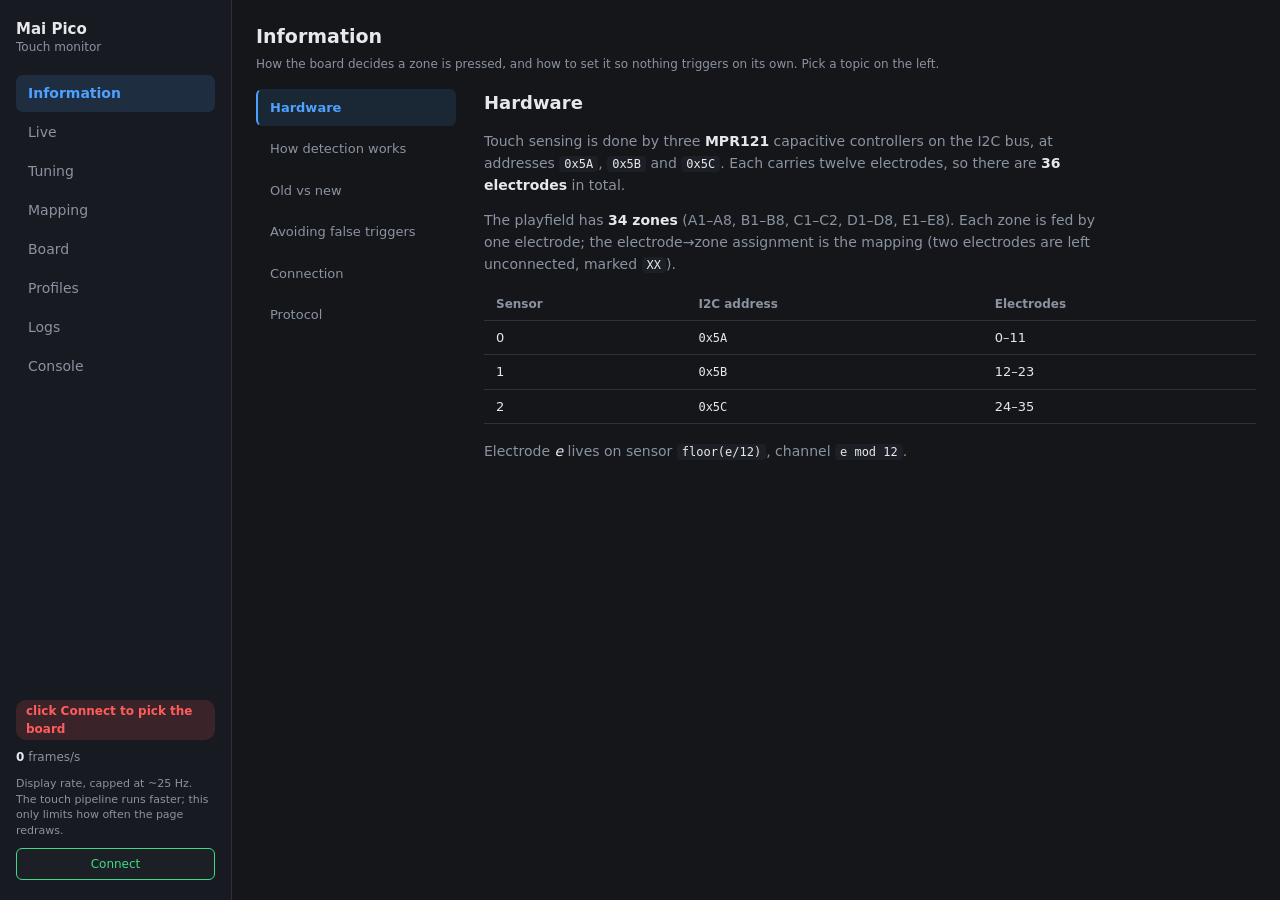
==== monitor/monitor.html @ accd6387 "feat(monitor): profiles and session logs Profiles capture the whole live configuration under a name " ====
<!DOCTYPE html>
<html lang="en">
<head>
<meta charset="utf-8">
<meta name="viewport" content="width=device-width, initial-scale=1">
<title>Mai Pico Monitor</title>
<!-- Inline icon, so a file:// page does not log an "unsafe attempt to load
     URL" for a missing /favicon.ico. -->
<link rel="icon" href="data:,">
<link rel="stylesheet" href="assets/css/base.css">
<link rel="stylesheet" href="assets/css/maipico.css">
</head>
<body>

<nav class="sidebar">
  <div class="brand">Mai Pico<span>Touch monitor</span></div>

  <ul class="nav">
    <li><button type="button" data-section="info" class="active">Information</button></li>
    <li><button type="button" data-section="live">Live</button></li>
    <li><button type="button" data-section="tuning">Tuning</button></li>
    <li><button type="button" data-section="mapping">Mapping</button></li>
    <li><button type="button" data-section="board">Board</button></li>
    <li><button type="button" data-section="profiles">Profiles</button></li>
    <li><button type="button" data-section="logs">Logs</button></li>
    <li><button type="button" data-section="console">Console</button></li>
  </ul>

  <div class="sidebar-status">
    <span id="link" class="badge badge-off">disconnected</span>
    <div class="stat"><b id="rate">0</b> frames/s</div>
    <p class="sidebar-note">Display rate, capped at ~25 Hz. The touch pipeline
      runs faster; this only limits how often the page redraws.</p>
    <button type="button" id="connect" class="primary wide" hidden>Connect</button>
    <button type="button" id="disconnect" class="wide" hidden>Disconnect</button>
  </div>
</nav>

<div class="content">

  <!-- Appears only while something is unsaved: a button always present stops
       being noticed. -->
  <div id="save-banner" class="save-banner" hidden>
    <span id="save-message">Unsaved changes - lost when the board is unplugged.</span>
    <div class="actions">
      <button type="button" data-cmd="save" class="primary">Save to flash</button>
    </div>
  </div>

  <!-- ==================== INFORMATION ==================== -->
  <section class="section active" data-section="info">
    <header class="section-head">
      <h1>Information</h1>
      <p class="hint">How the board decides a zone is pressed, and how to set it
        so nothing triggers on its own. Pick a topic on the left.</p>
    </header>

    <div class="info-layout">
      <nav class="info-nav">
        <button type="button" data-topic="hardware" class="active">Hardware</button>
        <button type="button" data-topic="detection">How detection works</button>
        <button type="button" data-topic="compare">Old vs new</button>
        <button type="button" data-topic="guide">Avoiding false triggers</button>
        <button type="button" data-topic="connection">Connection</button>
        <button type="button" data-topic="protocol">Protocol</button>
      </nav>

      <div class="info-content">
        <article data-topic="hardware" class="active">
          <h2>Hardware</h2>
          <p>Touch sensing is done by three <strong>MPR121</strong> capacitive
            controllers on the I2C bus, at addresses <code>0x5A</code>,
            <code>0x5B</code> and <code>0x5C</code>. Each carries twelve
            electrodes, so there are <strong>36 electrodes</strong> in total.</p>
          <p>The playfield has <strong>34 zones</strong> (A1&ndash;A8,
            B1&ndash;B8, C1&ndash;C2, D1&ndash;D8, E1&ndash;E8). Each zone is fed
            by one electrode; the electrode&rarr;zone assignment is the mapping
            (two electrodes are left unconnected, marked <code>XX</code>).</p>
          <table class="info-table">
            <thead><tr><th>Sensor</th><th>I2C address</th><th>Electrodes</th></tr></thead>
            <tbody>
              <tr><td>0</td><td><code>0x5A</code></td><td>0&ndash;11</td></tr>
              <tr><td>1</td><td><code>0x5B</code></td><td>12&ndash;23</td></tr>
              <tr><td>2</td><td><code>0x5C</code></td><td>24&ndash;35</td></tr>
            </tbody>
          </table>
          <p>Electrode <em>e</em> lives on sensor <code>floor(e/12)</code>,
            channel <code>e mod 12</code>.</p>
        </article>

        <article data-topic="detection">
          <h2>How detection works</h2>
          <p>Every electrode has a slowly-tracked <strong>baseline</strong>: its
            resting capacitance. A touch lowers the reading, so the firmware
            works with the <strong>delta</strong>:</p>
          <pre class="info-diagram">delta = baseline - filtered     (never below 0)

        threshold ON  ______________________
                     |                       |
   delta rises ----->|   ON while delta >= threshold
                     |_______________________
        threshold OFF (= threshold x (1 - hyst%))
                     released once delta falls back under here</pre>
          <ol class="info-steps">
            <li><strong>Averaging</strong> &mdash; the last few frames are
              averaged (<em>avg</em>) to shed the couple of counts of noise a
              single frame carries.</li>
            <li><strong>Threshold</strong> &mdash; a zone turns <em>on</em> when
              its delta reaches the zone's threshold. Higher threshold means
              less sensitive.</li>
            <li><strong>Release margin (hyst)</strong> &mdash; once on, a zone
              stays on until the delta falls under
              <code>threshold x (1 - hyst/100)</code>. This stops a finger
              resting at the limit from flickering on and off.</li>
            <li><strong>Debounce</strong> &mdash; a change must hold for
              <em>debounce on</em> / <em>debounce off</em> frames before it is
              accepted, filtering out one-frame glitches.</li>
            <li><strong>Latency</strong> &mdash; an optional extra hold, to line
              the input up with a slower device.</li>
          </ol>
          <h3>Baseline: hardware vs software</h3>
          <p><strong>Hardware</strong> baseline uses the MPR121's own tracking.
            <strong>Software</strong> baseline lets the firmware track it, at a
            configurable rate. Tracking freezes while a zone is held, so a
            sustained press can never be absorbed. <em>Set idle level</em>
            (<code>rebase</code>) retakes the reference at once.</p>
          <h3>Timing</h3>
          <p>The control loop runs at <strong>1 kHz</strong>. The three sensors
            are read one per frame (round-robin), so each refreshes about every
            3 ms and the decision adds only a few milliseconds &mdash; below what
            is perceptible. The real limit is the MPR121's own sampling rate, not
            how fast the firmware reads it.</p>
        </article>

        <article data-topic="compare">
          <h2>Old vs new detection</h2>
          <p>The stock Mai Pico firmware and this firmware decide a touch in
            fundamentally different places.</p>

          <h3>Native (stock) detection</h3>
          <p>Each MPR121 decides on its own, in hardware; the firmware only reads
            the chip's touched / not-touched bitmap. Sensitivity was a coarse
            <em>offset</em> (about -30 to +30) around fixed base thresholds (touch
            22, release 15), nudged one step at a time with <code>sense +</code> /
            <code>sense -</code>. The chip tracks its own baseline and freezes it
            while an electrode is held.</p>

          <h3>New (software) detection</h3>
          <p>The firmware reads the MPR121 <strong>filtered value</strong> and
            <strong>baseline</strong> per electrode and decides itself:
            <code>delta = baseline - filtered</code> against an
            <strong>absolute per-zone threshold</strong>, with a release margin
            (hysteresis), a debounce count, optional averaging and latency, and a
            choice of hardware or software baseline. The MPR121 is still used,
            tuned as a clean front-end (gain, filter).</p>

          <table class="info-table">
            <thead><tr><th></th><th>Native (stock)</th><th>New (software)</th></tr></thead>
            <tbody>
              <tr><td>Decision</td><td>MPR121 hardware</td><td>firmware, per zone</td></tr>
              <tr><td>Threshold</td><td>offset around a fixed base</td><td>absolute, 1-1000, per zone</td></tr>
              <tr><td>Hysteresis</td><td>fixed (chip)</td><td>adjustable %</td></tr>
              <tr><td>Debounce</td><td>chip debounce</td><td>on / off frame counts</td></tr>
              <tr><td>Visibility</td><td>touched flag only</td><td>live filtered / baseline / delta</td></tr>
              <tr><td>I2C load</td><td>tiny (one bitmap)</td><td>all electrodes (round-robin)</td></tr>
              <tr><td>Latency</td><td>lowest (chip decides)</td><td>a few ms (loop still 1 kHz)</td></tr>
            </tbody>
          </table>

          <h3>Native &mdash; pros and cons</h3>
          <ul class="info-steps">
            <li><strong>+</strong> Simplest, lowest latency: the chip reports a press directly.</li>
            <li><strong>+</strong> Negligible I2C traffic; uses the MPR121's optimised detection.</li>
            <li><strong>-</strong> Coarse: an offset around a fixed base, no absolute per-zone value.</li>
            <li><strong>-</strong> No fine hysteresis or per-zone debounce, and no view of the noise.</li>
            <li><strong>-</strong> Hard to remove occasional spurious triggers precisely.</li>
          </ul>

          <h3>New &mdash; pros and cons</h3>
          <ul class="info-steps">
            <li><strong>+</strong> Absolute per-zone threshold, hysteresis and debounce &mdash; set each zone just above its own noise.</li>
            <li><strong>+</strong> Live delta / baseline per zone (and the trace), so tuning is visible, not guesswork.</li>
            <li><strong>+</strong> Directly attacks the "too sensitive / false triggers" problem; the front-end (gain, filter) stays tunable.</li>
            <li><strong>-</strong> More moving parts and a little more code.</li>
            <li><strong>-</strong> Reads every electrode and decides in firmware &mdash; a few ms more latency and more bus traffic than a bare hardware flag.</li>
          </ul>

          <h3>Performance &mdash; is the new path fast enough?</h3>
          <p>Yes, comfortably. The loop stays at <strong>1 kHz</strong>; the
            sensors are read round-robin (each about 333 Hz) and the software
            decision adds only a few milliseconds &mdash; imperceptible in play.
            Reading faster gains nothing: the MPR121's own sample rate is the real
            limit.</p>
          <p>Pushing latency lower would mean flooding the shared I2C bus (it also
            carries the NFC reader) or shortening the chip's filters, which
            <em>raises</em> noise &mdash; the opposite of the goal. The one clean
            lever, if ever needed, is DMA I2C reads; today that would be premature
            optimisation.</p>
          <p><strong>In short:</strong> the native path is the leanest and
            lowest-latency but blunt; the new path trades a little latency and I2C
            traffic for fine, visible, per-zone control &mdash; the right call when
            the goal is to stop unwanted triggers without dulling real touches.</p>
        </article>

        <article data-topic="guide">
          <h2>Avoiding false triggers</h2>
          <p>A zone that triggers untouched almost always has its threshold set
            below its own resting noise. The fix is to read the noise, then set
            the threshold just above it.</p>
          <ol class="info-steps">
            <li>Open <strong>Live</strong> and leave the glass untouched. Watch
              the delta of each zone: that is the resting noise floor.</li>
            <li>Note the highest resting delta a zone reaches on its own.</li>
            <li>In <strong>Tuning</strong>, set that zone's threshold a little
              above that figure &mdash; enough margin that noise never reaches
              it, low enough that a real touch clears it easily.</li>
            <li>If a zone still scintillates at the limit, raise
              <strong>hyst</strong> (release margin) and/or
              <strong>debounce</strong>.</li>
            <li>If the resting delta has drifted away from zero, press
              <strong>Set idle level</strong> to retake the baseline untouched.</li>
            <li>When it behaves, press <strong>Save to flash</strong> &mdash;
              nothing survives a power cycle until you do.</li>
          </ol>
        </article>

        <article data-topic="connection">
          <h2>Connection</h2>
          <p>This page talks to the board over <strong>WebSerial</strong>, so it
            needs Chrome or Edge. Press <em>Connect</em> and pick the board in
            the browser prompt.</p>
          <p>The Mai Pico exposes several USB interfaces. Choose the one labelled
            <strong>Command Line</strong> (the <code>.2</code> interface) &mdash;
            not the game input interface. Its USB id is
            <code>VID 0ca3 / PID 0021</code>.</p>
          <p>Once connected, the command prompt is <code>mai_pico&gt;</code>. The
            page sends <code>feed on</code> automatically, which starts the live
            frames and makes the board republish its configuration. Use
            <em>Disconnect</em> to hand the port back cleanly before opening it
            in another program.</p>
        </article>

        <article data-topic="protocol">
          <h2>Protocol</h2>
          <p>The board emits two kinds of machine line, plus plain console text.</p>
          <h3>Live frame &mdash; <code>F</code></h3>
          <p>One per frame, 74 space-separated tokens:</p>
          <pre class="info-diagram">F  &lt;36 filtered&gt;  &lt;36 delta&gt;  &lt;16-hex zone bitmap&gt;</pre>
          <p>36 <em>filtered</em> readings then 36 <em>delta</em> values, one per
            electrode (0&ndash;35). The final token is a 64-bit bitmap of the
            active zones, as 16 hex characters.</p>
          <h3>Configuration &mdash; <code>C</code></h3>
          <p>Emitted on <code>feed on</code> and after every setting change:
            <code>C {json}</code>, carrying the per-zone thresholds, the mapping,
            and every processing parameter (hyst, avg, latency, filter, gain,
            debounce, baseline mode, rate) plus the <code>saved</code> flag.</p>
          <h3>Commands</h3>
          <table class="cmd-table">
            <tbody>
              <tr class="cmd-group"><th colspan="2">Threshold</th></tr>
              <tr><td><code>thr &lt;ZONE&gt; &lt;val&gt;</code></td><td>One zone's threshold (1&ndash;1000; higher = less sensitive)</td></tr>
              <tr><td><code>thr all &lt;val&gt;</code></td><td>Every zone at once</td></tr>

              <tr class="cmd-group"><th colspan="2">Processing</th></tr>
              <tr><td><code>hyst &lt;0&ndash;90&gt;</code></td><td>Release margin, % of threshold</td></tr>
              <tr><td><code>avg &lt;1&ndash;16&gt;</code></td><td>Moving-average window (1 = off, lowest latency)</td></tr>
              <tr><td><code>latency &lt;0&ndash;9&gt;</code></td><td>Output delay, frames</td></tr>
              <tr><td><code>debounce &lt;on&gt; [off]</code></td><td>Consecutive samples before ON / OFF</td></tr>
              <tr><td><code>filter &lt;ffi&gt; &lt;sfi&gt; &lt;esi&gt;</code></td><td>MPR121 hardware pre-filter</td></tr>
              <tr><td><code>gain &lt;cdc&gt; &lt;cdt&gt;</code></td><td>MPR121 charge current / time</td></tr>
              <tr><td><code>baseline &lt;hw|soft&gt; [rate]</code></td><td>Baseline tracking mode</td></tr>
              <tr><td><code>rebase</code></td><td>Re-seed the idle baseline now</td></tr>
              <tr><td><code>preset default | flat &lt;val&gt;</code></td><td>Bulk threshold preset</td></tr>

              <tr class="cmd-group"><th colspan="2">Mapping</th></tr>
              <tr><td><code>touch &lt;sensor&gt; &lt;channel&gt; &lt;ZONE&gt;</code></td><td>Assign an electrode to a zone</td></tr>

              <tr class="cmd-group"><th colspan="2">Storage</th></tr>
              <tr><td><code>save</code></td><td>Write the config to flash</td></tr>
              <tr><td><code>factory</code></td><td>Reset everything to defaults</td></tr>

              <tr class="cmd-group"><th colspan="2">Feed &amp; diagnostics</th></tr>
              <tr><td><code>feed &lt;on|off&gt;</code></td><td>Machine stream for this monitor</td></tr>
              <tr><td><code>display sense</code></td><td>Print the full sensitivity config</td></tr>
              <tr><td><code>raw</code></td><td>Per-zone filtered / baseline / delta / threshold</td></tr>
              <tr><td><code>stat</code></td><td>Per-zone touch counters</td></tr>
              <tr><td><code>fps</code></td><td>Core-loop rates</td></tr>
            </tbody>
          </table>
        </article>
      </div>
    </div>
  </section>

  <!-- ==================== LIVE ==================== -->
  <section class="section" data-section="live">
    <header class="section-head">
      <h1>Live</h1>
      <div class="section-actions">
        <div class="btn-group view-toggle">
          <button type="button" id="view-zone" class="seg on">By zone</button>
          <button type="button" id="view-electrode" class="seg">By electrode</button>
        </div>
        <button type="button" id="rebase">Set idle level</button>
      </div>
      <p class="hint">Delta is what the firmware compares to each threshold. Pick
        a zone or electrode to trace it over time. Set idle level retakes the
        baseline from the current reading &mdash; do it untouched.</p>
    </header>

    <div class="needs-config"><span>Connect the board to see live readings.</span><button type="button" class="connect-inline primary">Connect</button></div>

    <div class="readout">
      <span class="readout-label">Active now</span>
      <b id="active">none</b>
    </div>

    <div class="split">
      <div class="panel">
        <h2>Playfield</h2>
        <p class="hint">Zones the firmware reports as active are highlighted.</p>
        <svg id="live-disc" class="disc disc-large" viewBox="0 0 420 420" aria-label="Game zones"></svg>
      </div>

      <div class="panel">
        <h2>Trace</h2>
        <p class="hint" id="spark-label">Pick a card below to trace its delta.</p>
        <canvas id="spark" class="spark" width="600" height="180"></canvas>
        <div class="spark-legend">
          <span class="spark-key spark-on">threshold ON</span>
          <span class="spark-key spark-off">threshold OFF</span>
          <span class="spark-key spark-delta">delta</span>
        </div>
      </div>
    </div>

    <div class="panel">
      <h2>Trace &mdash; all zones</h2>
      <p class="hint">Every zone's delta at once, one colour per zone. A line
        drifting up while nothing is touched is a zone picking up noise.</p>
      <canvas id="spark-all" class="spark" width="600" height="220"></canvas>
      <div id="spark-all-legend" class="spark-all-legend"></div>
    </div>

    <div class="panel" id="zone-view">
      <h2>Zones</h2>
      <p class="hint">Filtered / baseline / delta per zone. The marker on each
        bar is the zone's threshold; the bar turns red once the delta crosses
        it.</p>
      <div id="zone-cards" class="sensor-grid"></div>
    </div>

    <div class="panel" id="electrode-view" hidden>
      <h2>Electrodes</h2>
      <p class="hint">All 36 electrodes, grouped by sensor. Each shows the zone
        it powers (or XX when unconnected).</p>
      <div id="electrode-cards"></div>
    </div>
  </section>

  <!-- ==================== TUNING ==================== -->
  <section class="section" data-section="tuning">
    <header class="section-head">
      <h1>Tuning</h1>
      <p class="hint">Values in use on the board. Editing one applies it
        immediately; nothing reaches flash until you save.</p>
    </header>
    <div class="needs-config"><span>Connect the board to load and edit its configuration.</span><button type="button" class="connect-inline primary">Connect</button></div>

    <div class="panel">
      <h2>Signal processing</h2>
      <p class="hint">How the raw readings become a press. These apply to every
        zone; per-zone thresholds are set below.</p>
      <div id="processing"></div>
    </div>

    <div class="split map-split">
      <div class="panel">
        <h2>Pick a zone</h2>
        <p class="hint">Each zone fills as its delta approaches its own
          threshold, and turns red once it triggers.</p>
        <svg id="thr-disc" class="disc disc-large" viewBox="0 0 420 420"
             aria-label="Game zones, clickable"></svg>
      </div>

      <div class="panel">
        <h2>Thresholds by zone <button type="button" class="opt-info" data-help="threshold" aria-label="About thresholds">?</button></h2>
        <form id="threshold-all" class="console-form">
          <label class="global-thr">All zones
            <input type="range" id="threshold-all-value" min="1" max="1000" value="35">
            <output id="threshold-all-out">35</output>
          </label>
          <button type="submit">Apply to all</button>
        </form>
        <table class="zone-table">
          <thead>
            <tr><th>Zone</th><th>Threshold</th><th>Delta</th><th></th></tr>
          </thead>
          <tbody id="threshold-rows"></tbody>
        </table>
      </div>
    </div>
  </section>

  <!-- ==================== MAPPING ==================== -->
  <section class="section" data-section="mapping">
    <header class="section-head">
      <h1>Mapping</h1>
      <p class="hint">Which electrode feeds each zone. Assign by touch, or set
        the electrode number by hand.</p>
    </header>
    <div class="needs-config"><span>Connect the board to load and edit its configuration.</span><button type="button" class="connect-inline primary">Connect</button></div>

    <div class="split map-split">
      <div class="panel">
        <h2>Pick a zone</h2>
        <p class="hint">Click a zone, then either type its electrode or let the
          board find it: press <em>Start listening for touch</em>, then press and
          hold that zone firmly on the glass until it locks in.</p>
        <svg id="map-disc" class="disc disc-large" viewBox="0 0 420 420"
             aria-label="Game zones, clickable"></svg>
      </div>

      <div class="panel">
        <h2>Assign zones</h2>
        <p class="hint">The electrode number is 0&ndash;35 (sensor
          <code>floor(e/12)</code>, channel <code>e mod 12</code>). Calibrate by
          touch walks every zone in turn.</p>
        <div class="actions calibrate-actions">
          <button type="button" id="calibrate" class="primary">Calibrate all zones</button>
        </div>

        <div id="calibrate-status" class="calibrate-status" hidden>
          <p id="calibrate-zone">-</p>
          <div id="calibrate-hold" class="hold-bar"><span class="hold-fill"></span></div>
          <span id="calibrate-progress" class="dialog-progress"></span>
          <button type="button" id="calibrate-skip">Skip</button>
          <button type="button" id="calibrate-stop">Stop</button>
        </div>

        <table class="zone-table">
          <thead>
            <tr><th>Zone</th><th>Electrode</th><th>Sensor:Ch</th><th>Delta</th><th></th></tr>
          </thead>
          <tbody id="mapping-rows"></tbody>
        </table>
      </div>
    </div>
  </section>

  <!-- ==================== BOARD ==================== -->
  <section class="section" data-section="board">
    <header class="section-head">
      <h1>Board</h1>
      <p class="hint">LED counts and brightness, the USB HID mode, and the NFC /
        AIME reader. Editing one applies it on the board immediately; nothing
        reaches flash until you save.</p>
    </header>
    <div class="needs-config"><span>Connect the board to load and edit its configuration.</span><button type="button" class="connect-inline primary">Connect</button></div>

    <div class="panel">
      <h2>LEDs &amp; brightness</h2>
      <p class="hint">Global brightness, how many LEDs each unit carries, and the
        order the eight ring buttons light in.</p>
      <div id="board-leds"></div>
    </div>

    <div class="panel">
      <h2>HID mode <button type="button" class="opt-info" data-help="hid" aria-label="About the HID mode">?</button></h2>
      <p class="hint">How the board presents itself to the host over USB.</p>
      <div id="board-hid"></div>
    </div>

    <div class="panel">
      <h2>AIME / NFC <button type="button" class="opt-info" data-help="aime" aria-label="About the AIME reader">?</button></h2>
      <p class="hint">The card-reader protocol, and whether a virtual card is
        exposed when no physical reader is present.</p>
      <div id="board-aime"></div>
    </div>

    <div class="panel">
      <h2>Buttons <button type="button" class="opt-info" data-help="tweak" aria-label="About the button tweaks">?</button></h2>
      <p class="hint">Electrical polarity of the button inputs. Change only if the
        buttons read inverted.</p>
      <div id="board-tweak"></div>
    </div>
  </section>

  <!-- ==================== PROFILES ==================== -->
  <section class="section" data-section="profiles">
    <header class="section-head">
      <h1>Profiles</h1>
      <p class="hint">Save the board's current configuration under a name, then
        restore it later, inspect it, or move it between browsers as a JSON file.
        Applying a profile sends every setting to the board but never saves to
        flash on its own &mdash; use Save to flash once you are happy.</p>
    </header>
    <div class="needs-config"><span>Connect the board to save its configuration or apply a profile.</span><button type="button" class="connect-inline primary">Connect</button></div>

    <div class="panel">
      <h2>Save current config</h2>
      <p class="hint">Captures every setting currently on the board (thresholds,
        mapping, processing and board options) under the name you give.</p>
      <form id="profile-save-form" class="console-form">
        <input type="text" id="profile-name" placeholder="Profile name, e.g. Cabinet A"
               autocomplete="off" spellcheck="false">
        <button type="submit" class="primary">Save current config</button>
      </form>
    </div>

    <div class="panel">
      <div class="profiles-head">
        <h2>Saved profiles</h2>
        <div class="actions">
          <button type="button" id="profile-import" class="primary">Import JSON</button>
          <input type="file" id="profile-import-input" accept="application/json" hidden>
        </div>
      </div>
      <p class="hint">Stored in this browser. Apply sends the profile to the
        board; nothing reaches flash until you Save to flash.</p>

      <div id="profile-apply" class="profile-apply" hidden>
        <div id="profile-apply-bar" class="hold-bar"><span class="hold-fill"></span></div>
        <span id="profile-apply-progress" class="dialog-progress">Applying&hellip;</span>
      </div>

      <div id="profile-list" class="profile-list"></div>
    </div>
  </section>

  <!-- ==================== LOGS ==================== -->
  <section class="section" data-section="logs">
    <header class="section-head">
      <h1>Logs</h1>
      <p class="hint">Live per-zone statistics and a recordable session, to
        review how the panel behaves in production. Everything here stays in the
        browser and nothing is written to the board.</p>
    </header>
    <div class="needs-config"><span>Connect the board to collect live statistics.</span><button type="button" class="connect-inline primary">Connect</button></div>

    <div class="panel">
      <div class="profiles-head">
        <h2>Live stats by zone</h2>
        <div class="actions">
          <button type="button" id="log-reset">Reset stats</button>
          <button type="button" id="log-stats-csv">Export CSV</button>
          <button type="button" id="log-stats-json">Export JSON</button>
        </div>
      </div>
      <p class="hint">Peak is the highest delta ever seen; noise ceiling is the
        highest delta while the zone was <em>not</em> active (its standby noise
        floor &mdash; the number to set a threshold against); triggers counts
        firmware activations. A row turns red when its noise ceiling reaches the
        threshold &mdash; that zone risks phantom presses.</p>
      <table class="zone-table log-table">
        <thead>
          <tr><th>Zone</th><th>Threshold</th><th>Peak</th><th>Noise ceiling</th><th>Triggers</th></tr>
        </thead>
        <tbody id="log-rows"></tbody>
      </table>
    </div>

    <div class="panel">
      <h2>Session recording</h2>
      <p class="hint">Records every frame (per-zone deltas and active state) so a
        production run can be exported and analysed offline. Capped at 30000
        samples (about 20 minutes at 25 Hz), then it stops on its own.</p>
      <div class="log-record-bar">
        <button type="button" id="log-record" class="primary">Record</button>
        <span class="readout-label">State</span><b id="log-rec-state">stopped</b>
        <span class="readout-label">Samples</span><b id="log-rec-count">0</b>
        <span class="readout-label">Duration</span><b id="log-rec-duration">0.0 s</b>
      </div>
      <div class="actions">
        <button type="button" id="log-session-csv">Export session CSV</button>
        <button type="button" id="log-session-json">Export session JSON</button>
      </div>
    </div>
  </section>

  <!-- ==================== CONSOLE ==================== -->
  <section class="section" data-section="console">
    <header class="section-head">
      <h1>Console</h1>
      <p class="hint">Direct line to the firmware. Everything the other tabs do
        is a command; this is for diagnostics and anything not worth a button.
        Output is capped at 200 lines.</p>
    </header>
    <div class="panel">
      <pre id="console"></pre>

      <div class="cmd-shortcuts">
        <div class="cmd-row">
          <span class="cmd-row-label">Show</span>
          <button type="button" data-cmd="?" title="List every command.">help</button>
          <button type="button" data-cmd="display" title="Print the whole configuration.">all config</button>
          <button type="button" data-cmd="display sense" title="Sensitivity configuration.">sense</button>
          <button type="button" data-cmd="display rgb" title="LED counts and levels.">rgb</button>
          <button type="button" data-cmd="display hid" title="HID mode (IO4 / keyboard).">hid</button>
          <button type="button" data-cmd="display gpio" title="Button GPIO assignments.">gpio</button>
          <button type="button" data-cmd="display touch" title="Electrode to zone map.">touch map</button>
          <button type="button" data-cmd="display aime" title="NFC / AIME settings.">aime</button>
          <button type="button" data-cmd="display tweak" title="Miscellaneous tweaks.">tweak</button>
          <button type="button" data-cmd="whoami" title="Identify each COM port.">whoami</button>
        </div>
        <div class="cmd-row">
          <span class="cmd-row-label">Diagnostics</span>
          <button type="button" data-cmd="raw" title="Filtered / baseline / delta / threshold per zone.">raw</button>
          <button type="button" data-cmd="stat" title="Per-zone touch counters.">stat</button>
          <button type="button" data-cmd="stat reset" title="Clear the touch counters.">stat reset</button>
          <button type="button" data-cmd="fps" title="Core-loop rates.">fps</button>
        </div>
        <div class="cmd-row">
          <span class="cmd-row-label">Actions</span>
          <button type="button" data-cmd="rebase" title="Retake the idle baseline from the current reading.">rebase</button>
          <button type="button" data-cmd="save" class="primary" title="Write the current configuration to flash.">save</button>
          <button type="button" data-cmd="factory"
              data-confirm="Restore factory values and overwrite the saved copy? The current configuration is lost.">factory</button>
          <button type="button" data-cmd="update"
              data-confirm="Reboot into bootloader (BOOTSEL) to flash firmware? The board will disconnect and appear as an RPI-RP2 drive.">update</button>
        </div>
      </div>

      <form id="console-form" class="console-form">
        <input type="text" id="command" placeholder="command, e.g. thr C1 40"
               autocomplete="off" spellcheck="false">
        <button type="submit">Send</button>
        <button type="button" id="console-clear">Clear</button>
      </form>
    </div>
  </section>

</div>

<div id="toast" class="toast" hidden></div>

<!-- Per-zone threshold, with a slider that drives the board as you drag. -->
<dialog id="thr-dialog" class="zone-dialog">
  <header>
    <h3 id="thr-dialog-title">-</h3>
    <span id="thr-dialog-reading" class="dialog-progress"></span>
  </header>
  <p class="dialog-status">Drag while touching the zone: the trigger point moves
    under your finger.</p>
  <div class="map-controls">
    <label>Threshold</label>
    <div id="thr-dialog-field"></div>
  </div>
  <input type="range" id="thr-dialog-slider" class="thr-slider" min="1" max="1000" value="35">
  <div class="dialog-actions">
    <button type="button" id="thr-dialog-save" class="primary">Save to flash</button>
  </div>
  <div class="dialog-close">
    <button type="button" id="thr-dialog-close">Close</button>
  </div>
</dialog>

<!-- Mapping: which electrode feeds the selected zone. -->
<dialog id="zone-dialog" class="zone-dialog">
  <header>
    <h3 id="zone-dialog-title">-</h3>
  </header>
  <p id="zone-dialog-status" class="dialog-status"></p>
  <div id="zone-hold" class="hold-bar" hidden><span class="hold-fill"></span></div>
  <div class="dialog-actions">
    <button type="button" id="zone-listen" class="primary">Start listening for touch</button>
  </div>
  <details class="manual">
    <summary>Set the electrode by hand</summary>
    <div id="zone-manual" class="map-controls"></div>
  </details>
  <div class="dialog-close">
    <button type="button" id="zone-close">Close</button>
  </div>
</dialog>

<!-- Read-only detail of a saved profile, opened by its View button. -->
<dialog id="profile-dialog" class="zone-dialog profile-dialog">
  <header>
    <h3 id="profile-dialog-title">-</h3>
    <span id="profile-dialog-date" class="dialog-progress"></span>
  </header>
  <div id="profile-dialog-body" class="profile-view"></div>
  <div class="dialog-close">
    <button type="button" id="profile-dialog-close">Close</button>
  </div>
</dialog>

<!-- Per-option explanation, opened by the "?" buttons in Tuning. -->
<dialog id="opt-dialog" class="opt-dialog">
  <form method="dialog">
    <h3 id="opt-title"></h3>
    <div id="opt-body" class="opt-body"></div>
    <menu class="opt-actions"><button value="close">Close</button></menu>
  </form>
</dialog>

<script src="assets/js/zones-geometry.js"></script>
<script src="assets/js/transport.js"></script>
<script src="assets/js/monitor.js"></script>
</body>
</html>
---- monitor/assets/css/base.css ----
:root {
  --bg: #14161a;
  --panel: #1c1f26;
  --sidebar: #171a20;
  --line: #2c313b;
  --text: #e6e8ec;
  --muted: #8b93a1;
  --accent: #4ea1ff;
  --hot: #ff5c5c;
  --ok: #3ddc84;
  --warn: #ffb000;
  --well: #10131a;   /* inset backgrounds: console, gauges, inputs */
  --mono: "Cascadia Mono", Consolas, monospace;
}

* { box-sizing: border-box; }

/* Any `display` rule of ours outranks the browser's [hidden] { display: none },
   so an element marked hidden would still show. Settle it globally rather than
   patching each new case. */
[hidden] { display: none !important; }

body {
  margin: 0;
  min-height: 100vh;
  display: grid;
  grid-template-columns: 232px minmax(0, 1fr);
  background: var(--bg);
  color: var(--text);
  font: 14px/1.5 "Segoe UI", system-ui, sans-serif;
}

/* --- Sidebar ------------------------------------------------------------ */

.sidebar {
  display: flex;
  flex-direction: column;
  gap: 20px;
  padding: 20px 16px;
  background: var(--sidebar);
  border-right: 1px solid var(--line);
  position: sticky;
  top: 0;
  height: 100vh;
}

.brand { font-size: 15px; font-weight: 600; line-height: 1.3; }
.brand span { display: block; color: var(--muted); font-size: 12px; font-weight: 400; }

.nav { list-style: none; margin: 0; padding: 0; display: flex; flex-direction: column; gap: 2px; }

.nav button {
  width: 100%;
  text-align: left;
  background: none;
  border: none;
  border-radius: 7px;
  padding: 8px 12px;
  color: var(--muted);
  font: inherit;
  cursor: pointer;
}
.nav button:hover { background: #1f232b; color: var(--text); }
.nav button.active { background: rgba(78, 161, 255, .14); color: var(--accent); font-weight: 600; }

.sidebar-status {
  margin-top: auto;
  display: flex;
  flex-direction: column;
  gap: 8px;
  align-items: flex-start;
  font-size: 12px;
}
.sidebar-status .stat { color: var(--muted); font-variant-numeric: tabular-nums; }
.sidebar-status .stat b { color: var(--text); }
.sidebar-note { color: var(--muted); font-size: 11px; line-height: 1.4; margin: 2px 0; }
.sidebar-note code { color: var(--text); }
.wide { width: 100%; text-align: center; }

/* --- Sections ----------------------------------------------------------- */

.content { padding: 22px 24px 40px; min-width: 0; }

.section { display: none; }
.section.active { display: block; }

.section-head { margin-bottom: 16px; }
.section-head h1 { font-size: 19px; margin: 0 0 4px; font-weight: 600; }

.section-actions {
  display: flex;
  align-items: center;
  gap: 20px;
  flex-wrap: wrap;
  margin-top: 10px;
}
.section-actions label { display: flex; align-items: center; gap: 8px; color: var(--muted); }
.section-actions output { color: var(--text); font-variant-numeric: tabular-nums; min-width: 3ch; }
.section-actions input[type="range"] { width: 150px; accent-color: var(--accent); }

.split {
  display: grid;
  grid-template-columns: minmax(0, 1.4fr) minmax(0, 1fr);
  gap: 18px;
  align-items: start;
}
@media (max-width: 1100px) {
  .split { grid-template-columns: 1fr; }
  body { grid-template-columns: 1fr; }
  .sidebar { position: static; height: auto; }
}

.panel {
  background: var(--panel);
  border: 1px solid var(--line);
  border-radius: 10px;
  padding: 16px 18px;
  margin-bottom: 18px;
}

.panel h2 { font-size: 14px; margin: 0 0 4px; font-weight: 600; }
.hint { color: var(--muted); font-size: 12px; margin: 0 0 14px; }
.hint code { color: var(--text); }

/* --- Badges and buttons ------------------------------------------------- */

.badge { padding: 2px 10px; border-radius: 10px; font-size: 12px; font-weight: 600; }
.badge-on   { background: rgba(61, 220, 132, .15); color: var(--ok); }
.badge-off  { background: rgba(255, 92, 92, .15);  color: var(--hot); }
.badge-warn { background: rgba(255, 176, 0, .15);  color: var(--warn); }

button {
  background: var(--panel);
  color: var(--text);
  border: 1px solid var(--line);
  border-radius: 6px;
  padding: 6px 14px;
  cursor: pointer;
  font: inherit;
}
button:hover { border-color: var(--accent); }
.primary { border-color: var(--ok); color: var(--ok); }
.danger:hover { border-color: var(--hot); color: var(--hot); }

.actions { display: flex; flex-wrap: wrap; gap: 8px; }

/* --- Channel grid ------------------------------------------------------- */

.channels {
  display: grid;
  grid-template-columns: repeat(auto-fill, minmax(108px, 1fr));
  gap: 8px;
}

.ch {
  border: 1px solid var(--line);
  border-radius: 8px;
  padding: 8px 10px;
  background: var(--sidebar);
  transition: border-color .08s, background .08s;
}
.ch.touched { border-color: var(--hot); background: rgba(255, 92, 92, .12); }

.ch-head { display: flex; justify-content: space-between; align-items: baseline; margin-bottom: 6px; }
.ch-name { font-weight: 600; font-size: 12px; }
.ch-zone { color: var(--muted); font-size: 11px; }

.ch-values {
  display: flex;
  justify-content: space-between;
  font-size: 11px;
  color: var(--muted);
  font-variant-numeric: tabular-nums;
  margin-bottom: 6px;
}
.ch-delta { color: var(--text); }
.ch.touched .ch-delta { color: var(--hot); font-weight: 600; }

.bar { height: 4px; background: var(--well); border-radius: 2px; overflow: hidden; }
.bar span { display: block; height: 100%; width: 0; background: var(--accent); transition: width .06s linear; }
.ch.touched .bar span { background: var(--hot); }

/* --- Playfield ---------------------------------------------------------- */

.disc { width: 100%; max-width: 420px; display: block; margin: 0 auto; }
.disc .ring { fill: none; stroke: var(--line); }
.disc .pad { fill: var(--sidebar); stroke: var(--line); transition: fill .08s, stroke .08s; }
.disc .pad.touched { fill: var(--hot); stroke: var(--hot); }
.disc .label {
  fill: var(--muted);
  font-size: 11px;
  text-anchor: middle;
  dominant-baseline: central;
  pointer-events: none;
}
.disc .pad.touched + .label { fill: #fff; font-weight: 600; }

/* --- Settings ----------------------------------------------------------- */

.globals {
  display: grid;
  grid-template-columns: repeat(auto-fill, minmax(210px, 1fr));
  gap: 20px 8px;
}

.global {
  display: flex;
  flex-direction: column;
  gap: 5px;
  padding: 0 16px 0 0;
}
.global label { color: var(--text); font-size: 13px; font-weight: 600; }
.global small { color: var(--muted); font-size: 11px; line-height: 1.45; }
.global-detail {
  color: var(--accent) !important;
  font: 11px/1.4 var(--mono);
}

/* Trade-off of changing the setting: each direction, its gain and its cost. */
.global-effect {
  display: flex;
  flex-direction: column;
  gap: 2px;
  margin-top: 3px;
}
.eff-row { display: flex; flex-wrap: wrap; gap: 4px 10px; font-size: 11px; }
.eff-dir { color: var(--muted); min-width: 52px; flex: none; }
.eff-good { color: var(--ok); }
.eff-good::before { content: "+ "; }
.eff-bad { color: var(--warn); }
.eff-bad::before { content: "\2212 "; }

.global input,
.zone-table input,
.console-form input,
.map-controls input,
.zone-dialog input[type="number"] {
  background: var(--well);
  border: 1px solid var(--line);
  border-radius: 5px;
  padding: 6px 9px;
  color: var(--text);
  font: 13px/1.4 var(--mono);
  width: 100%;
}
.global input:focus,
.zone-table input:focus,
.console-form input:focus,
.map-controls input:focus,
.zone-dialog input[type="number"]:focus {
  outline: none;
  border-color: var(--accent);
}

.toggle {
  align-self: flex-start;
  padding: 4px 14px;
  font: 12px/1.4 var(--mono);
}
.toggle.on { border-color: var(--ok); color: var(--ok); }

/* --- Tables ------------------------------------------------------------- */

.zone-table { width: 100%; border-collapse: collapse; font-size: 13px; }

.zone-table th {
  text-align: left;
  color: var(--muted);
  font-weight: 600;
  font-size: 12px;
  padding: 6px 10px;
  border-bottom: 1px solid var(--line);
}
.zone-table td { padding: 4px 10px; border-bottom: 1px solid #20242c; }
.zone-table td input { width: 84px; }
.zone-name { font-weight: 600; width: 70px; }

.deviation { font-variant-numeric: tabular-nums; color: var(--muted); width: 90px; }
.deviation.over { color: var(--hot); font-weight: 600; }

.gauge { height: 5px; background: var(--well); border-radius: 3px; overflow: hidden; min-width: 90px; }
.gauge span { display: block; height: 100%; width: 0; background: var(--accent); transition: width .06s linear; }
.gauge span.over { background: var(--hot); }

/* --- Console ------------------------------------------------------------ */

.console-form { display: flex; gap: 8px; margin-top: 10px; }
.console-form input { flex: 1; }

/* Reset actions carry their description on the same line; a command name
   alone means nothing to someone who has not read the firmware. */
.action-list {
  list-style: none;
  margin: 0 0 14px;
  padding: 0;
  display: flex;
  flex-direction: column;
  gap: 8px;
}
.action-list li {
  display: grid;
  grid-template-columns: 190px minmax(0, 1fr);
  align-items: baseline;
  gap: 14px;
}
.action-list button { justify-self: stretch; }
.action-list span { color: var(--muted); font-size: 12px; line-height: 1.5; }

/* The command shortcuts drop the inline description into a tooltip (title)
   and collapse to a compact wrapping row. */
.commands { flex-direction: row; flex-wrap: wrap; }
.commands li { display: block; }
/* Raw firmware commands, spelled exactly as they must be typed. */
.commands button { font: 12px/1.4 var(--mono); }

@media (max-width: 700px) {
  .action-list li { grid-template-columns: 1fr; gap: 4px; }
}

#console {
  margin: 0;
  padding: 12px 14px;
  background: var(--well);
  border-radius: 8px;
  font: 12px/1.55 var(--mono);
  color: var(--text);
  white-space: pre-wrap;
  /* A tall scrollable pane rather than a block that grows with every line:
     the newest output stays in view and the layout below never jumps. */
  min-height: 240px;
  max-height: 55vh;
  overflow: auto;
}

/* Each line is a block so a command can be ruled off from the output above it.
   White-space is inherited from the pre, so leading spaces are still kept. */
.log-line { white-space: inherit; }
.log-prompt { color: var(--accent); }
.log-cmd { color: var(--ok); font-weight: 600; }
.log-entry {
  border-top: 1px solid var(--line);
  margin-top: 6px;
  padding-top: 6px;
}
.log-entry:first-child { border-top: 0; margin-top: 0; padding-top: 0; }

/* --- Zone picker -------------------------------------------------------- */

.map-split { grid-template-columns: minmax(0, 1fr) minmax(0, 1fr); }
.disc-large { max-width: 100%; }

.disc .pad.clickable { cursor: pointer; }
.disc .pad.clickable:hover { fill: #232833; stroke: var(--accent); }
.disc .pad.selected { fill: rgba(78, 161, 255, .25); stroke: var(--accent); stroke-width: 2; }

.map-controls {
  display: flex;
  align-items: center;
  gap: 10px;
  margin-bottom: 8px;
}
.map-controls label { color: var(--muted); font-size: 12px; flex: none; }
.map-controls input { width: 100px; }
/* The field is wrapped in a div so it can be rebuilt on its own. */
.map-controls > div { flex: none; }

/* --- Guided calibration and threshold readout --------------------------- */

.calibrate-actions { margin-bottom: 14px; }

/* Inline so the drawing stays visible: the guided pass is all about watching
   which zone is expected next. */
.calibrate-status {
  display: flex;
  align-items: center;
  gap: 12px;
  flex-wrap: wrap;
  padding: 10px 14px;
  margin-bottom: 14px;
  background: rgba(255, 176, 0, .1);
  border: 1px solid rgba(255, 176, 0, .4);
  border-radius: 8px;
}
.calibrate-status p {
  margin: 0;
  flex: 1;
  color: var(--warn);
  font-weight: 600;
}

.profile-count { margin: 10px 0 0; }

.manual { margin-top: 12px; }
.manual summary { color: var(--muted); font-size: 12px; cursor: pointer; }
.manual input { width: 90px; margin-top: 8px; }

/* At rest the threshold drawing matches the others; the accent tint only
   appears on zones that are actually moving, with the opacity set from
   script according to how close each one is to triggering. */
#thr-disc .pad.rising { fill: var(--accent); }

.readout {
  display: flex;
  align-items: center;
  gap: 12px;
  /* Fixed height with its own scroll: a long list of active zones must never
     shift the controls sitting above it. */
  height: 34px;
  padding: 0 12px;
  margin-bottom: 16px;
  background: var(--well);
  border: 1px solid var(--line);
  border-radius: 8px;
  overflow-x: auto;
  white-space: nowrap;
}
.readout-label { color: var(--muted); font-size: 12px; flex: none; }
.readout b {
  color: var(--hot);
  font: 12px/1.4 var(--mono);
}

/* Styling comes from .panel; only the header layout is specific here. */
.game-head { display: flex; align-items: center; gap: 12px; margin-bottom: 12px; }
.game-head h2 { margin: 0; }
.game-stats {
  display: grid;
  grid-template-columns: repeat(auto-fit, minmax(140px, 1fr));
  gap: 10px 18px;
}
.game-stats .stat { display: flex; flex-direction: column; gap: 2px; }
.game-stats .stat span { color: var(--muted); font-size: 11px; }
.game-stats .stat b {
  color: var(--text);
  font: 13px/1.4 var(--mono);
  font-variant-numeric: tabular-nums;
}

.game-feed-head {
  display: flex;
  align-items: center;
  justify-content: space-between;
  margin: 14px 0 8px;
}
.game-feed-head .toggle { align-self: auto; }
.game-feed {
  margin: 0;
  padding: 8px 12px;
  background: var(--well);
  border-radius: 8px;
  font: 12px/1.5 var(--mono);
  color: var(--ok);
  white-space: pre-wrap;
  min-height: 80px;
  max-height: 160px;
  overflow: auto;
}

.thr-slider {
  width: 100%;
  margin: 10px 0 0;
  accent-color: var(--accent);
}

.global-thr {
  display: flex;
  align-items: center;
  gap: 8px;
  color: var(--muted);
  font-size: 12px;
  flex: 1;
}
.global-thr input[type="range"] { width: 160px; accent-color: var(--accent); }
.global-thr output {
  color: var(--text);
  font: 12px/1.4 var(--mono);
  min-width: 3ch;
}

/* --- Zone dialog -------------------------------------------------------- */

.zone-dialog {
  width: min(420px, 92vw);
  padding: 20px 22px;
  background: var(--panel);
  color: var(--text);
  border: 1px solid var(--line);
  border-radius: 12px;
  font: 14px/1.5 "Segoe UI", system-ui, sans-serif;
}
.zone-dialog::backdrop { background: rgba(10, 12, 16, .7); }

.zone-dialog header {
  display: flex;
  align-items: baseline;
  justify-content: space-between;
  gap: 12px;
  margin-bottom: 10px;
}
.zone-dialog h3 { font-size: 26px; margin: 0; font-weight: 600; }
.dialog-progress { color: var(--muted); font-size: 12px; }

.dialog-status { margin: 0 0 16px; color: var(--muted); font-size: 13px; }
.dialog-status.waiting { color: var(--warn); font-weight: 600; }

.dialog-actions { display: flex; gap: 8px; margin-bottom: 16px; }
.dialog-actions button { flex: 1; }

.dialog-close {
  display: flex;
  justify-content: flex-end;
  margin-top: 16px;
  padding-top: 14px;
  border-top: 1px solid var(--line);
}

/* --- Contextual help ---------------------------------------------------- */

.info {
  width: 17px;
  height: 17px;
  padding: 0;
  margin-left: 6px;
  border-radius: 50%;
  border: 1px solid var(--line);
  background: none;
  color: var(--muted);
  font: 600 11px/1 "Segoe UI", system-ui, sans-serif;
  vertical-align: middle;
  cursor: help;
}
.info:hover { border-color: var(--accent); color: var(--accent); }

.info-dialog { width: min(520px, 92vw); }
.info-body h4 {
  margin: 14px 0 4px;
  font-size: 12px;
  font-weight: 600;
  color: var(--accent);
}
.info-body h4:first-child { margin-top: 0; }
/* pre-line so an Example can lay its On/Off cases on their own lines; the other
   sections carry no newlines, so it changes nothing for them. */
.info-body p { margin: 0; color: var(--text); font-size: 13px; line-height: 1.6; white-space: pre-line; }

.recommended {
  display: flex;
  align-items: baseline;
  gap: 10px;
  flex-wrap: wrap;
  padding: 10px 14px;
  margin-bottom: 4px;
  background: rgba(61, 220, 132, .1);
  border: 1px solid rgba(61, 220, 132, .3);
  border-radius: 8px;
  color: var(--muted);
  font-size: 12px;
}
.recommended b {
  color: var(--ok);
  font: 600 14px/1.4 var(--mono);
}
.recommended-diff {
  color: var(--warn);
  font: 12px/1.4 var(--mono);
}

.dialog-progress.over { color: var(--hot); font-weight: 600; }

/* --- Save banner -------------------------------------------------------- */

.save-banner {
  display: flex;
  align-items: center;
  justify-content: space-between;
  gap: 16px;
  flex-wrap: wrap;
  padding: 12px 18px;
  margin-bottom: 20px;
  background: rgba(255, 176, 0, .12);
  border: 1px solid rgba(255, 176, 0, .45);
  border-radius: 10px;
  color: var(--warn);
  font-size: 13px;
}
.save-banner button { flex: none; }

/* "Connect the board" notice in the config-driven sections. */
.needs-config {
  margin: 0 0 18px;
  padding: 12px 16px;
  background: rgba(78, 161, 255, .1);
  border: 1px solid rgba(78, 161, 255, .35);
  border-radius: 8px;
  color: var(--accent);
  font-size: 13px;
}

.slot-locked {
  margin-left: 8px;
  padding: 1px 7px;
  border-radius: 8px;
  background: rgba(78, 161, 255, .15);
  color: var(--accent);
  font-size: 11px;
  cursor: help;
}

/* --- Toast -------------------------------------------------------------- */

.toast {
  position: fixed;
  top: 18px;
  right: 18px;
  z-index: 10;
  padding: 11px 22px;
  border-radius: 10px;
  font-size: 13px;
  font-weight: 600;
  box-shadow: 0 6px 24px rgba(0, 0, 0, .45);
}
.toast-ok {
  background: rgba(61, 220, 132, .16);
  border: 1px solid rgba(61, 220, 132, .5);
  color: var(--ok);
}
.toast-warn {
  background: rgba(255, 176, 0, .16);
  border: 1px solid rgba(255, 176, 0, .5);
  color: var(--warn);
}

/* --- Information section ------------------------------------------------- */

.info-layout {
  display: grid;
  grid-template-columns: 200px minmax(0, 1fr);
  gap: 28px;
  align-items: start;
}

.info-nav {
  display: flex;
  flex-direction: column;
  gap: 4px;
  position: sticky;
  top: 22px;
}
.info-nav button {
  text-align: left;
  background: none;
  border: 1px solid transparent;
  border-left: 2px solid transparent;
  color: var(--muted);
  padding: 8px 12px;
  border-radius: 6px;
  font-size: 13px;
}
.info-nav button:hover { color: var(--text); border-color: var(--line); }
.info-nav button.active {
  color: var(--accent);
  background: rgba(78, 161, 255, .12);
  border-left-color: var(--accent);
  font-weight: 600;
}

.info-content article { display: none; }
.info-content article.active { display: block; }
.info-content h2 { font-size: 18px; margin: 0 0 14px; }
.info-content h3 {
  font-size: 14px;
  margin: 22px 0 6px;
  color: var(--text);
}
.info-content p {
  color: var(--muted);
  line-height: 1.6;
  margin: 0 0 12px;
  max-width: 72ch;
}
.info-content strong { color: var(--text); font-weight: 600; }
.info-content em { color: var(--text); font-style: italic; }
.info-content code {
  color: var(--text);
  background: var(--panel);
  padding: 1px 5px;
  border-radius: 4px;
  font: 12px/1.4 var(--mono);
}

.info-diagram {
  background: var(--well);
  border-radius: 8px;
  padding: 12px 14px;
  margin: 0 0 14px;
  font: 12px/1.5 var(--mono);
  color: var(--muted);
  overflow-x: auto;
}

.info-content ol,
.info-content ul {
  color: var(--muted);
  line-height: 1.6;
  margin: 0 0 14px;
  padding-left: 20px;
  max-width: 72ch;
}
.info-content li { margin-bottom: 8px; }

.info-table {
  width: 100%;
  border-collapse: collapse;
  margin: 0 0 16px;
  font-size: 13px;
}
.info-table th,
.info-table td {
  text-align: left;
  padding: 7px 12px;
  border-bottom: 1px solid var(--line);
  vertical-align: top;
}
.info-table th { color: var(--muted); font-weight: 600; font-size: 12px; }
.info-table td { color: var(--text); }
.info-table code { background: none; padding: 0; }

/* Pinout as a row of pin chips rather than a table: lighter and scannable. */
.pin-grid {
  display: flex;
  flex-wrap: wrap;
  gap: 8px;
  margin: 8px 0 20px;
}
.pin-card {
  display: flex;
  flex-direction: column;
  gap: 2px;
  min-width: 96px;
  padding: 8px 12px;
  background: var(--well);
  border: 1px solid var(--line);
  border-radius: 8px;
}
.pin-gp { font: 600 13px/1.3 var(--mono); color: var(--accent); }
.pin-use { font-size: 12px; color: var(--muted); }

@media (max-width: 760px) {
  .info-layout { grid-template-columns: 1fr; }
  .info-nav { position: static; flex-direction: row; flex-wrap: wrap; }
}

/* --- Cabinet ------------------------------------------------------------- */

.cabinet-controls {
  display: flex;
  align-items: center;
  flex-wrap: wrap;
  gap: 12px 24px;
  margin-bottom: 16px;
}
.cabinet-field {
  display: flex;
  align-items: center;
  gap: 8px;
  color: var(--muted);
  font-size: 12px;
}
.cabinet-field input {
  background: var(--well);
  border: 1px solid var(--line);
  border-radius: 5px;
  padding: 6px 9px;
  color: var(--text);
  font: 13px/1.4 var(--mono);
  width: 72px;
}
.cabinet-field input:focus { outline: none; border-color: var(--accent); }

/* Narrow first column: the node and button labels are short. Chain labels
   ("Button LEDs (0)") are longer, so give that column room and keep it on one
   line. */
.btn-map .zone-name { width: 90px; }
.led-nodes .zone-name { width: 56px; }
.led-chains .zone-name { width: 120px; white-space: nowrap; }

/* The three numeric columns stay compact so the row reads as one placement. */
.led-chains td input,
.led-nodes td input { width: 60px; }

/* Data pin sits on one line with its Off button. */
.chain-pin { display: flex; align-items: center; gap: 8px; }

/* LEDs per button: a small segmented row of 1-4. */
.btn-group { display: inline-flex; gap: 6px; }
.btn-group .seg { padding: 4px 12px; font: 12px/1.4 var(--mono); }
.btn-group .seg.on { border-color: var(--ok); color: var(--ok); }

p.readout-label { margin: 6px 0 0; }

/* Live button state, in the Buttons table: a dim dot that lights when pressed. */
.btn-dot {
  display: inline-block;
  width: 12px;
  height: 12px;
  border-radius: 50%;
  background: var(--well);
  border: 1px solid var(--line);
  transition: background .06s, border-color .06s;
}
.btn-dot.pressed { background: var(--ok); border-color: var(--ok); }

/* Explanatory bullet lists (e.g. the keyboard options). */
ul.hint { padding-left: 18px; margin: 0 0 14px; }
ul.hint li { margin-bottom: 6px; }
ul.hint strong { color: var(--text); }
ul.hint em { color: var(--text); font-style: normal; font-weight: 600; }

.cabinet-note {
  margin: 4px 0 0;
  padding: 8px 12px;
  background: rgba(255, 176, 0, .1);
  border: 1px solid rgba(255, 176, 0, .4);
  border-radius: 8px;
  color: var(--warn);
  font-size: 12px;
}
---- monitor/assets/css/maipico.css ----
/* Delta over base.css: the pieces specific to the Mai Pico monitor -
   electrode/zone cards with a threshold marker, the trace canvas, and the
   signal-processing controls. Everything else is inherited from base.css. */

/* --- View toggle -------------------------------------------------------- */

.view-toggle .seg { padding: 5px 14px; }

/* --- Live cards --------------------------------------------------------- */

.sensor-grid {
  display: grid;
  grid-template-columns: repeat(auto-fill, minmax(148px, 1fr));
  gap: 8px;
}

/* One sensor's electrodes, under a small heading. */
.sensor-group { margin-bottom: 16px; }
.sensor-group:last-child { margin-bottom: 0; }
.sensor-group h3 {
  margin: 0 0 8px;
  font-size: 12px;
  font-weight: 600;
  color: var(--muted);
}

.cell {
  border: 1px solid var(--line);
  border-radius: 8px;
  padding: 8px 10px;
  background: var(--sidebar);
  cursor: pointer;
  transition: border-color .08s, background .08s;
}
.cell:hover { border-color: var(--accent); }
.cell.selected { border-color: var(--accent); background: rgba(78, 161, 255, .1); }
.cell.touched { border-color: var(--hot); background: rgba(255, 92, 92, .12); }

.cell-head {
  display: flex;
  justify-content: space-between;
  align-items: baseline;
  margin-bottom: 6px;
}
.cell-name { font-weight: 600; font-size: 13px; }
.cell-sub { color: var(--muted); font-size: 11px; }

.cell-vals {
  display: grid;
  grid-template-columns: repeat(3, 1fr);
  gap: 2px;
  margin-bottom: 7px;
  font-variant-numeric: tabular-nums;
}
.cell-vals > div { display: flex; flex-direction: column; }
.cell-vals span { color: var(--muted); font-size: 10px; }
.cell-vals b { color: var(--text); font: 12px/1.3 var(--mono); font-weight: 600; }
.cell.touched .cell-delta b { color: var(--hot); }

/* Bar with a threshold marker: the fill is the delta, the marker sits at the
   threshold. Both are placed on the same 0..BAR_MAX scale by the script, which
   sets --bar (fill width) and --thr-pos (marker offset). */
.cell-bar {
  position: relative;
  height: 6px;
  background: var(--well);
  border-radius: 3px;
}
.cell-bar .fill {
  position: absolute;
  left: 0; top: 0; bottom: 0;
  width: var(--bar, 0);
  max-width: 100%;
  background: var(--accent);
  border-radius: 3px;
  transition: width .06s linear;
}
.cell.touched .cell-bar .fill { background: var(--hot); }
.cell-bar .mark {
  position: absolute;
  top: -2px; bottom: -2px;
  left: var(--thr-pos, 50%);
  width: 2px;
  margin-left: -1px;
  background: var(--warn);
  border-radius: 1px;
}

/* --- Trace canvas ------------------------------------------------------- */

.spark {
  width: 100%;
  height: 180px;
  display: block;
  background: var(--well);
  border: 1px solid var(--line);
  border-radius: 8px;
}

.spark-legend {
  display: flex;
  flex-wrap: wrap;
  gap: 16px;
  margin-top: 8px;
  font-size: 11px;
  color: var(--muted);
}
.spark-key { display: inline-flex; align-items: center; gap: 6px; }
.spark-key::before {
  content: "";
  width: 12px;
  height: 2px;
  border-radius: 1px;
  background: currentColor;
}
.spark-on { color: var(--hot); }
.spark-off { color: var(--warn); }
.spark-delta { color: var(--accent); }

/* Global trace: taller canvas + a compact colour legend (one entry per zone). */
#spark-all { height: 220px; }
.spark-all-legend {
  display: flex;
  flex-wrap: wrap;
  gap: 4px 10px;
  margin-top: 8px;
  font-size: 10px;
  color: var(--muted);
}
.spark-all-legend span { display: inline-flex; align-items: center; gap: 4px; }
.spark-all-legend i { width: 9px; height: 9px; border-radius: 2px; display: inline-block; }

/* --- Signal-processing controls ----------------------------------------- */

#processing {
  display: grid;
  grid-template-columns: repeat(auto-fill, minmax(232px, 1fr));
  gap: 12px;
}
.proc {
  display: flex;
  flex-direction: column;
  gap: 8px;
  background: var(--well);
  border: 1px solid var(--line);
  border-radius: 8px;
  padding: 12px 14px;
}
.proc-head { display: flex; align-items: center; justify-content: space-between; gap: 8px; }
.proc-head > label { color: var(--text); font-size: 13px; font-weight: 600; }
.proc > input[type="number"] { width: 96px; }
.proc small { color: var(--muted); font-size: 11px; line-height: 1.45; }
.proc-detail { color: var(--accent) !important; font: 11px/1.4 var(--mono); }

/* Presets is a reset-like action, set it apart with a warning tint. */
.proc.proc-reset {
  background: rgba(255, 176, 0, 0.07);
  border-color: rgba(255, 176, 0, 0.35);
}

/* Give the Tuning and Board number inputs the same look as the Mapping inputs
   (base.css styles those by class; these tabs are not in that list). Widths
   stay as set by the more specific rules above/below. */
[data-section="tuning"] input[type="number"],
[data-section="board"] input[type="number"] {
  background: var(--well);
  border: 1px solid var(--line);
  border-radius: 5px;
  padding: 6px 9px;
  color: var(--text);
  font: 13px/1.4 var(--mono);
}
[data-section="tuning"] input[type="number"]:focus,
[data-section="board"] input[type="number"]:focus {
  outline: none;
  border-color: var(--accent);
}

/* The playfield is a square circle. Cap the disc at a comfortable size and, on
   wide screens, shrink its column to fit it (rather than the disc floating in a
   wide panel). Below the base stacking breakpoint the panels stack full-width. */
.disc-large { max-width: 520px; }
/* Selected zone on the live Playfield: an accent outline, while a touch keeps
   its red fill (the id selector wins over the base .pad.selected fill). */
#live-disc .pad.selected { stroke: var(--accent); stroke-width: 2.5; }
#live-disc .pad.touched { fill: var(--hot); }
@media (min-width: 1101px) {
  [data-section="live"] .split { grid-template-columns: minmax(0, 540px) minmax(0, 1fr); }
}

/* Connect affordance inside the "connect the board" notices. */
.needs-config { display: flex; flex-wrap: wrap; align-items: center; gap: 10px; }
.needs-config .connect-inline { flex: none; }

/* "?" help affordance on each option and panel header */
.opt-info {
  flex: none;
  width: 18px;
  height: 18px;
  padding: 0;
  border-radius: 50%;
  border: 1px solid var(--line);
  background: transparent;
  color: var(--muted);
  font: 600 11px/1 system-ui, sans-serif;
  cursor: pointer;
}
.opt-info:hover { color: var(--accent); border-color: var(--accent); }
h2 .opt-info { margin-left: 6px; vertical-align: middle; }

/* Option help dialog */
.opt-dialog {
  width: min(460px, 92vw);
  border: 1px solid var(--line);
  border-radius: 10px;
  background: var(--panel);
  color: var(--text);
  padding: 0;
}
.opt-dialog::backdrop { background: rgba(0, 0, 0, 0.55); }
.opt-dialog form { padding: 18px 20px; display: flex; flex-direction: column; gap: 10px; }
.opt-dialog h3 { margin: 0; font-size: 15px; color: var(--text); }
.opt-body { color: var(--muted); font-size: 13px; line-height: 1.55; display: flex; flex-direction: column; gap: 8px; }
.opt-body p { margin: 0; }
.opt-body b { color: var(--text); }
/* Recommended-default callout at the bottom of a help popup. */
.opt-default {
  margin: 6px 0 0;
  padding: 7px 11px;
  border-left: 3px solid var(--accent);
  border-radius: 4px;
  background: rgba(78, 161, 255, 0.12);
  color: var(--muted);
  font-size: 12px;
}
.opt-default b { color: var(--accent); }
.opt-actions { margin: 4px 0 0; padding: 0; display: flex; justify-content: flex-end; }
.opt-actions button {
  padding: 6px 16px;
  border-radius: 6px;
  border: 1px solid var(--line);
  background: var(--well);
  color: var(--text);
  cursor: pointer;
}
.opt-actions button:hover { border-color: var(--accent); }

/* Console command shortcuts, grouped by purpose */
.cmd-shortcuts { display: flex; flex-direction: column; gap: 8px; margin: 12px 0; }
.cmd-row { display: flex; flex-wrap: wrap; gap: 6px; align-items: baseline; }
.cmd-row-label {
  color: var(--muted);
  font-size: 11px;
  text-transform: uppercase;
  letter-spacing: 0.05em;
  width: 88px;
  flex: none;
}

/* A row of small labelled fields, for the packed settings (filter, gain,
   debounce). */
.proc-fields { display: flex; flex-wrap: wrap; gap: 10px; }
.proc-field { display: flex; flex-direction: column; gap: 3px; }
.proc-field span { color: var(--muted); font-size: 11px; }
.proc-field input { width: 64px; }

.proc-btns { display: flex; flex-wrap: wrap; gap: 6px; }
.proc-btns .seg.on { border-color: var(--ok); color: var(--ok); }
.proc-flat { display: flex; gap: 6px; align-items: center; }
.proc-flat input { width: 70px; }

/* --- Hold-to-lock progress (Mapping / calibration) ---------------------- */

/* Fills as a single firmware trigger is held steadily; empties the moment the
   hold is lost. --hold (0%..100%) is set from script each frame. In the zone
   dialog it is a full-width bar; in the inline calibration row it takes a fixed
   slice so the guided message stays readable beside it. */
.hold-bar {
  height: 8px;
  border-radius: 4px;
  background: var(--well);
  border: 1px solid var(--line);
  overflow: hidden;
  margin: 0 0 16px;
}
.hold-bar .hold-fill {
  display: block;
  height: 100%;
  width: var(--hold, 0%);
  background: var(--ok);
  border-radius: 4px;
  transition: width .08s linear;
}
.calibrate-status .hold-bar {
  flex: none;
  width: 120px;
  margin: 0;
}

/* --- Board (LEDs / HID / AIME) ------------------------------------------ */

/* Same card language as the processing grid; the LED-order card spans it. */
.board-grid {
  display: grid;
  grid-template-columns: repeat(auto-fill, minmax(232px, 1fr));
  gap: 12px;
}
/* Wide enough for the 8 LED chips on one row, but not the full grid width. */
.board-grid .board-wide { grid-column: span 2; }

/* Button LED order: draggable pastilles laid out along the LED chain (position
   0 on the left to 7 on the right). Dragging one reorders which button a chain
   position lights. */
.led-order {
  display: flex;
  flex-wrap: wrap;
  gap: 8px;
}
.led-chip {
  display: flex;
  align-items: center;
  justify-content: center;
  min-width: 46px;
  padding: 8px 12px;
  border: 1px solid var(--line);
  border-radius: 8px;
  background: var(--sidebar);
  color: var(--text);
  font: 13px/1 var(--mono);
  cursor: grab;
  user-select: none;
}
/* Console log: colour the typed command, put a clear separator before each
   command block, and dim the bare prompt lines the firmware echoes. */
.log-cmd { color: var(--ok); font-weight: 600; }
.log-entry {
  margin-top: 12px;
  padding-top: 10px;
  border-top: 1px solid var(--line);
}
.log-entry:first-child { margin-top: 0; padding-top: 0; border-top: none; }
.log-bare { opacity: 0.4; }

.led-chip:hover { border-color: var(--accent); }
/* While dragging, the moved chip becomes a clear "drop here" placeholder that
   the live reorder slides to the target slot. */
.led-chip.dragging {
  border-style: dashed;
  border-color: var(--accent);
  background: rgba(78, 161, 255, 0.15);
  color: var(--accent);
  cursor: grabbing;
}
.led-chip.drop-ready { cursor: grab; }
.led-order:has(.dragging) { outline: 1px dashed var(--line); outline-offset: 6px; border-radius: 8px; }

/* Labelled selector rows (AIME): a name on the left, its buttons on the right. */
.board-row {
  display: flex;
  align-items: center;
  flex-wrap: wrap;
  gap: 12px;
  margin-bottom: 12px;
}
.board-row:last-child { margin-bottom: 0; }
.board-row-label {
  color: var(--text);
  font-size: 13px;
  font-weight: 600;
  min-width: 110px;
}

/* --- Profiles ----------------------------------------------------------- */

.profiles-head {
  display: flex;
  align-items: center;
  justify-content: space-between;
  gap: 12px;
  flex-wrap: wrap;
}

.profile-list { display: flex; flex-direction: column; gap: 8px; }
.profile-empty { color: var(--muted); font-size: 12px; margin: 0; }

.profile-item {
  display: flex;
  align-items: center;
  justify-content: space-between;
  gap: 12px;
  flex-wrap: wrap;
  padding: 10px 14px;
  background: var(--well);
  border: 1px solid var(--line);
  border-radius: 8px;
}
.profile-meta { display: flex; flex-direction: column; gap: 2px; min-width: 0; }
.profile-name { font-weight: 600; font-size: 14px; }
.profile-date { color: var(--muted); font-size: 11px; }

.profile-actions { display: flex; flex-wrap: wrap; gap: 6px; }
.profile-actions button { padding: 5px 12px; font-size: 12px; }

/* Apply progress: the warning language of the guided calibration, with a bar. */
.profile-apply {
  display: flex;
  align-items: center;
  gap: 12px;
  flex-wrap: wrap;
  padding: 10px 14px;
  margin-bottom: 14px;
  background: rgba(255, 176, 0, .1);
  border: 1px solid rgba(255, 176, 0, .4);
  border-radius: 8px;
}
.profile-apply .hold-bar { flex: none; width: 160px; margin: 0; }
.profile-apply .dialog-progress { color: var(--warn); font-weight: 600; }

/* View dialog: wider than the zone dialog, and its body scrolls on its own. */
.profile-dialog { width: min(560px, 94vw); }
.profile-view {
  display: flex;
  flex-direction: column;
  gap: 18px;
  margin-bottom: 4px;
  max-height: 60vh;
  overflow-y: auto;
}
.profile-section h4 {
  margin: 0 0 8px;
  font-size: 11px;
  font-weight: 600;
  color: var(--accent);
  letter-spacing: .06em;
  text-transform: uppercase;
}

.profile-thr-grid {
  display: grid;
  grid-template-columns: repeat(auto-fill, minmax(56px, 1fr));
  gap: 6px;
}
.profile-thr {
  display: flex;
  flex-direction: column;
  align-items: center;
  gap: 2px;
  padding: 5px 4px;
  background: var(--sidebar);
  border: 1px solid var(--line);
  border-radius: 6px;
}
.profile-thr-zone { color: var(--muted); font-size: 10px; }
.profile-thr b { font: 13px/1 var(--mono); color: var(--text); }

.profile-params {
  display: grid;
  grid-template-columns: minmax(0, 1fr) auto;
  gap: 6px 16px;
  margin: 0;
}
.profile-params dt { color: var(--muted); font-size: 12px; }
.profile-params dd { margin: 0; font: 12px/1.4 var(--mono); color: var(--text); text-align: right; }

/* Commands reference table (Information tab) */
.cmd-table { width: 100%; border-collapse: collapse; font-size: 13px; }
.cmd-table td { padding: 3px 12px 3px 0; vertical-align: top; color: var(--text); line-height: 1.5; }
.cmd-table td:first-child { white-space: nowrap; }
.cmd-table td code { font-family: var(--mono); }
.cmd-table .cmd-group th {
  text-align: left;
  padding: 14px 0 5px;
  color: var(--muted);
  font-weight: 600;
  font-size: 11px;
  letter-spacing: 0.06em;
  text-transform: uppercase;
  border-bottom: 1px solid var(--line);
}
.cmd-table .cmd-group:first-child th { padding-top: 2px; }

/* --- Logs --------------------------------------------------------------- */

.log-table td { font-variant-numeric: tabular-nums; color: var(--text); }
/* A zone whose standby noise reaches its threshold: at risk of phantom clicks. */
.log-table tr.noisy td { color: var(--hot); }
.log-table tr.noisy .zone-name { font-weight: 600; }

.log-record-bar {
  display: flex;
  align-items: center;
  flex-wrap: wrap;
  gap: 8px 14px;
  margin-bottom: 14px;
}
.log-record-bar b {
  font: 13px/1 var(--mono);
  color: var(--text);
  font-variant-numeric: tabular-nums;
}
.log-record-bar .readout-label { margin-left: 6px; }
#log-record.recording { border-color: var(--hot); color: var(--hot); }
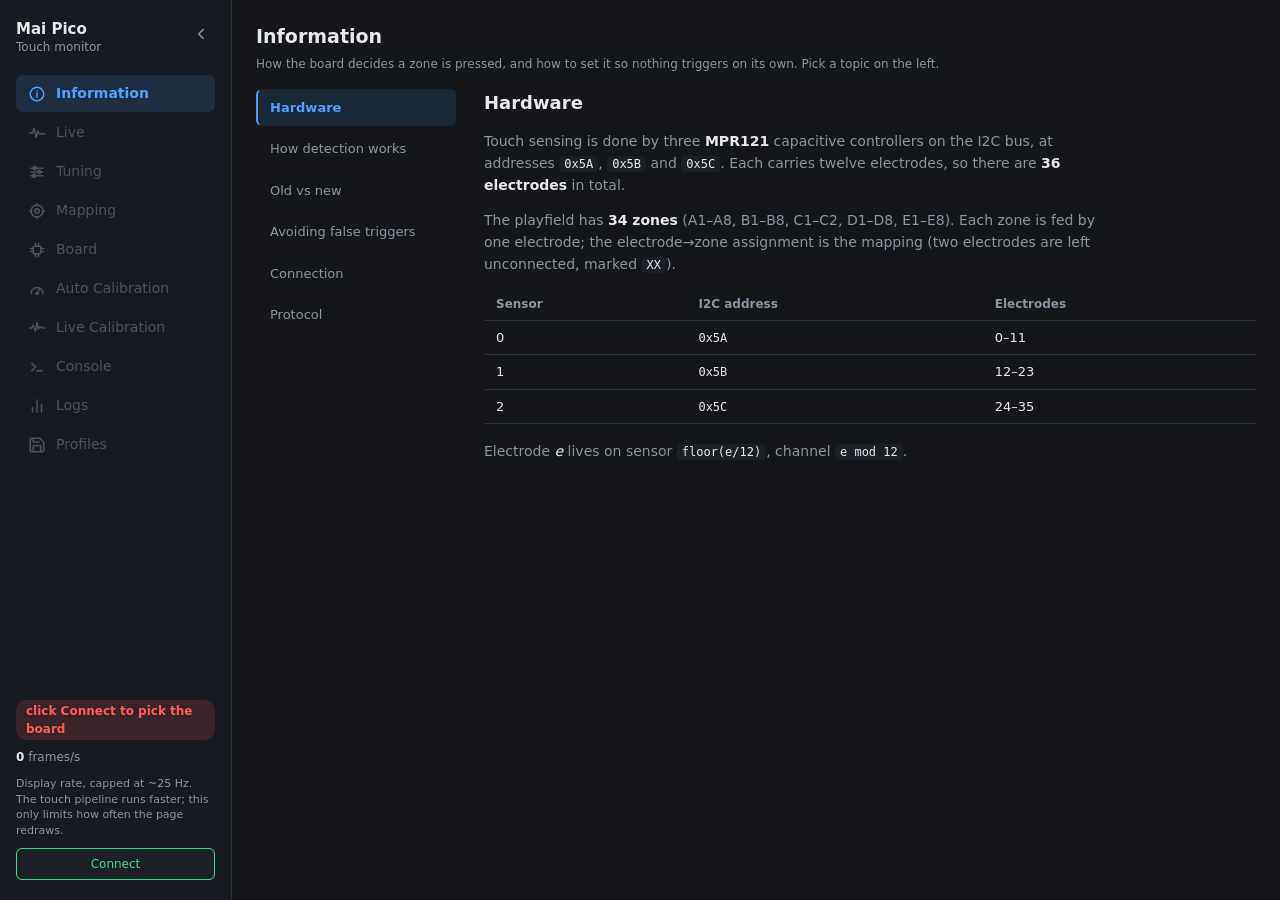
==== commit d70845b1: "feat(monitor): auto-calibration and live calibration A guided wizard measures the standby noise, the" ====
--- a/monitor/monitor.html
+++ b/monitor/monitor.html
@@ -13,17 +13,48 @@
 <body>
 
 <nav class="sidebar">
-  <div class="brand">Mai Pico<span>Touch monitor</span></div>
+  <div class="sidebar-top">
+    <div class="brand">Mai Pico<span>Touch monitor</span></div>
+    <button type="button" id="sidebar-toggle" class="sidebar-toggle"
+            aria-label="Collapse sidebar" title="Collapse sidebar">
+      <svg class="sidebar-toggle-ico" viewBox="0 0 24 24" fill="none" stroke="currentColor"
+           stroke-width="2" stroke-linecap="round" stroke-linejoin="round" aria-hidden="true">
+        <polyline points="15 6 9 12 15 18"></polyline>
+      </svg>
+    </button>
+  </div>
 
   <ul class="nav">
-    <li><button type="button" data-section="info" class="active">Information</button></li>
-    <li><button type="button" data-section="live">Live</button></li>
-    <li><button type="button" data-section="tuning">Tuning</button></li>
-    <li><button type="button" data-section="mapping">Mapping</button></li>
-    <li><button type="button" data-section="board">Board</button></li>
-    <li><button type="button" data-section="profiles">Profiles</button></li>
-    <li><button type="button" data-section="logs">Logs</button></li>
-    <li><button type="button" data-section="console">Console</button></li>
+    <li><button type="button" data-section="info" class="active" title="Information">
+      <svg class="nav-ico" viewBox="0 0 24 24" fill="none" stroke="currentColor" stroke-width="2" stroke-linecap="round" stroke-linejoin="round" aria-hidden="true"><circle cx="12" cy="12" r="9"></circle><line x1="12" y1="11" x2="12" y2="16"></line><line x1="12" y1="8" x2="12" y2="8"></line></svg>
+      <span>Information</span></button></li>
+    <li><button type="button" data-section="live" title="Live">
+      <svg class="nav-ico" viewBox="0 0 24 24" fill="none" stroke="currentColor" stroke-width="2" stroke-linecap="round" stroke-linejoin="round" aria-hidden="true"><polyline points="2 12 6 12 8 6 11 18 13 9 15 13 22 13"></polyline></svg>
+      <span>Live</span></button></li>
+    <li><button type="button" data-section="tuning" title="Tuning">
+      <svg class="nav-ico" viewBox="0 0 24 24" fill="none" stroke="currentColor" stroke-width="2" stroke-linecap="round" stroke-linejoin="round" aria-hidden="true"><line x1="4" y1="7" x2="20" y2="7"></line><circle cx="9" cy="7" r="2.2"></circle><line x1="4" y1="12" x2="20" y2="12"></line><circle cx="15" cy="12" r="2.2"></circle><line x1="4" y1="17" x2="20" y2="17"></line><circle cx="8" cy="17" r="2.2"></circle></svg>
+      <span>Tuning</span></button></li>
+    <li><button type="button" data-section="mapping" title="Mapping">
+      <svg class="nav-ico" viewBox="0 0 24 24" fill="none" stroke="currentColor" stroke-width="2" stroke-linecap="round" stroke-linejoin="round" aria-hidden="true"><circle cx="12" cy="12" r="8"></circle><circle cx="12" cy="12" r="3"></circle><line x1="12" y1="2" x2="12" y2="5"></line><line x1="12" y1="19" x2="12" y2="22"></line><line x1="2" y1="12" x2="5" y2="12"></line><line x1="19" y1="12" x2="22" y2="12"></line></svg>
+      <span>Mapping</span></button></li>
+    <li><button type="button" data-section="board" title="Board">
+      <svg class="nav-ico" viewBox="0 0 24 24" fill="none" stroke="currentColor" stroke-width="2" stroke-linecap="round" stroke-linejoin="round" aria-hidden="true"><rect x="7" y="7" width="10" height="10" rx="1"></rect><line x1="10" y1="3" x2="10" y2="7"></line><line x1="14" y1="3" x2="14" y2="7"></line><line x1="10" y1="17" x2="10" y2="21"></line><line x1="14" y1="17" x2="14" y2="21"></line><line x1="3" y1="10" x2="7" y2="10"></line><line x1="3" y1="14" x2="7" y2="14"></line><line x1="17" y1="10" x2="21" y2="10"></line><line x1="17" y1="14" x2="21" y2="14"></line></svg>
+      <span>Board</span></button></li>
+    <li><button type="button" data-section="calibration" title="Auto Calibration">
+      <svg class="nav-ico" viewBox="0 0 24 24" fill="none" stroke="currentColor" stroke-width="2" stroke-linecap="round" stroke-linejoin="round" aria-hidden="true"><path d="M4 18a8 8 0 0 1 16 0"></path><line x1="12" y1="18" x2="16" y2="11"></line><circle cx="12" cy="18" r="1.4"></circle></svg>
+      <span>Auto Calibration</span></button></li>
+    <li><button type="button" data-section="livecal" title="Live Calibration">
+      <svg class="nav-ico" viewBox="0 0 24 24" fill="none" stroke="currentColor" stroke-width="2" stroke-linecap="round" stroke-linejoin="round" aria-hidden="true"><polyline points="2 12 5 12 7 8 10 16 12 6 14 13 16 10 19 12 22 12"></polyline><circle cx="12" cy="6" r="1.6" fill="currentColor" stroke="none"></circle></svg>
+      <span>Live Calibration</span></button></li>
+    <li><button type="button" data-section="console" title="Console">
+      <svg class="nav-ico" viewBox="0 0 24 24" fill="none" stroke="currentColor" stroke-width="2" stroke-linecap="round" stroke-linejoin="round" aria-hidden="true"><polyline points="5 7 10 12 5 17"></polyline><line x1="12" y1="17" x2="19" y2="17"></line></svg>
+      <span>Console</span></button></li>
+    <li><button type="button" data-section="logs" title="Logs">
+      <svg class="nav-ico" viewBox="0 0 24 24" fill="none" stroke="currentColor" stroke-width="2" stroke-linecap="round" stroke-linejoin="round" aria-hidden="true"><line x1="6" y1="20" x2="6" y2="14"></line><line x1="12" y1="20" x2="12" y2="4"></line><line x1="18" y1="20" x2="18" y2="10"></line></svg>
+      <span>Logs</span></button></li>
+    <li><button type="button" data-section="profiles" title="Profiles">
+      <svg class="nav-ico" viewBox="0 0 24 24" fill="none" stroke="currentColor" stroke-width="2" stroke-linecap="round" stroke-linejoin="round" aria-hidden="true"><path d="M19 21H5a2 2 0 0 1-2-2V5a2 2 0 0 1 2-2h11l5 5v11a2 2 0 0 1-2 2z"></path><polyline points="17 21 17 13 7 13 7 21"></polyline><polyline points="7 3 7 8 15 8"></polyline></svg>
+      <span>Profiles</span></button></li>
   </ul>
 
   <div class="sidebar-status">
@@ -44,6 +75,17 @@
     <span id="save-message">Unsaved changes - lost when the board is unplugged.</span>
     <div class="actions">
       <button type="button" data-cmd="save" class="primary">Save to flash</button>
+    </div>
+  </div>
+
+  <!-- Single stand-in shown for every board-driven tab while the board is not
+       connected. Information stays reachable; the other tabs show this until a
+       configuration is received. -->
+  <div id="connect-gate" class="connect-gate" hidden>
+    <div class="panel">
+      <h2>Board not connected</h2>
+      <p>Connect the board to use this tab.</p>
+      <button type="button" class="connect-inline primary">Connect</button>
     </div>
   </div>
 
@@ -308,8 +350,6 @@
         baseline from the current reading &mdash; do it untouched.</p>
     </header>
 
-    <div class="needs-config"><span>Connect the board to see live readings.</span><button type="button" class="connect-inline primary">Connect</button></div>
-
     <div class="readout">
       <span class="readout-label">Active now</span>
       <b id="active">none</b>
@@ -322,24 +362,37 @@
         <svg id="live-disc" class="disc disc-large" viewBox="0 0 420 420" aria-label="Game zones"></svg>
       </div>
 
-      <div class="panel">
-        <h2>Trace</h2>
-        <p class="hint" id="spark-label">Pick a card below to trace its delta.</p>
-        <canvas id="spark" class="spark" width="600" height="180"></canvas>
-        <div class="spark-legend">
-          <span class="spark-key spark-on">threshold ON</span>
-          <span class="spark-key spark-off">threshold OFF</span>
-          <span class="spark-key spark-delta">delta</span>
-        </div>
-      </div>
-    </div>
-
-    <div class="panel">
-      <h2>Trace &mdash; all zones</h2>
-      <p class="hint">Every zone's delta at once, one colour per zone. A line
-        drifting up while nothing is touched is a zone picking up noise.</p>
-      <canvas id="spark-all" class="spark" width="600" height="220"></canvas>
-      <div id="spark-all-legend" class="spark-all-legend"></div>
+      <div class="trace-stack">
+        <div class="panel">
+          <div class="trace-head">
+            <h2>Trace</h2>
+            <div class="trace-thr" id="live-thr" hidden>
+              <label for="live-thr-input">Threshold</label>
+              <input type="number" id="live-thr-input" min="1" max="1000"
+                     autocomplete="off" spellcheck="false">
+              <button type="button" id="live-thr-save" class="icon-btn"
+                      title="Save this threshold to the zone" aria-label="Save threshold">
+                <svg viewBox="0 0 24 24" fill="none" stroke="currentColor" stroke-width="2" stroke-linecap="round" stroke-linejoin="round" aria-hidden="true"><polyline points="20 6 9 17 4 12"></polyline></svg>
+              </button>
+            </div>
+          </div>
+          <p class="hint" id="spark-label">Pick a card below to trace its delta.</p>
+          <canvas id="spark" class="spark" width="600" height="180"></canvas>
+          <div class="spark-legend">
+            <span class="spark-key spark-on">threshold ON</span>
+            <span class="spark-key spark-off">threshold OFF</span>
+            <span class="spark-key spark-delta">delta</span>
+          </div>
+        </div>
+
+        <div class="panel">
+          <h2>Trace &mdash; all zones</h2>
+          <p class="hint">Every zone's delta at once, one colour per zone. A line
+            drifting up while nothing is touched is a zone picking up noise.</p>
+          <canvas id="spark-all" class="spark" width="600" height="220"></canvas>
+          <div id="spark-all-legend" class="spark-all-legend"></div>
+        </div>
+      </div>
     </div>
 
     <div class="panel" id="zone-view">
@@ -365,7 +418,6 @@
       <p class="hint">Values in use on the board. Editing one applies it
         immediately; nothing reaches flash until you save.</p>
     </header>
-    <div class="needs-config"><span>Connect the board to load and edit its configuration.</span><button type="button" class="connect-inline primary">Connect</button></div>
 
     <div class="panel">
       <h2>Signal processing</h2>
@@ -409,7 +461,6 @@
       <p class="hint">Which electrode feeds each zone. Assign by touch, or set
         the electrode number by hand.</p>
     </header>
-    <div class="needs-config"><span>Connect the board to load and edit its configuration.</span><button type="button" class="connect-inline primary">Connect</button></div>
 
     <div class="split map-split">
       <div class="panel">
@@ -456,7 +507,6 @@
         AIME reader. Editing one applies it on the board immediately; nothing
         reaches flash until you save.</p>
     </header>
-    <div class="needs-config"><span>Connect the board to load and edit its configuration.</span><button type="button" class="connect-inline primary">Connect</button></div>
 
     <div class="panel">
       <h2>LEDs &amp; brightness</h2>
@@ -495,7 +545,6 @@
         Applying a profile sends every setting to the board but never saves to
         flash on its own &mdash; use Save to flash once you are happy.</p>
     </header>
-    <div class="needs-config"><span>Connect the board to save its configuration or apply a profile.</span><button type="button" class="connect-inline primary">Connect</button></div>
 
     <div class="panel">
       <h2>Save current config</h2>
@@ -536,7 +585,6 @@
         review how the panel behaves in production. Everything here stays in the
         browser and nothing is written to the board.</p>
     </header>
-    <div class="needs-config"><span>Connect the board to collect live statistics.</span><button type="button" class="connect-inline primary">Connect</button></div>
 
     <div class="panel">
       <div class="profiles-head">
@@ -562,12 +610,12 @@
 
     <div class="panel">
       <h2>Session recording</h2>
-      <p class="hint">Records every frame (per-zone deltas and active state) so a
-        production run can be exported and analysed offline. Capped at 30000
-        samples (about 20 minutes at 25 Hz), then it stops on its own.</p>
+      <p class="hint">Always recording while the board is connected &mdash; a
+        rolling window of the last 30000 samples (about 20 minutes at 25 Hz).
+        Export it any time; Clear starts a fresh window.</p>
       <div class="log-record-bar">
-        <button type="button" id="log-record" class="primary">Record</button>
-        <span class="readout-label">State</span><b id="log-rec-state">stopped</b>
+        <button type="button" id="log-record">Clear log</button>
+        <span class="readout-label">State</span><b id="log-rec-state">recording</b>
         <span class="readout-label">Samples</span><b id="log-rec-count">0</b>
         <span class="readout-label">Duration</span><b id="log-rec-duration">0.0 s</b>
       </div>
@@ -575,6 +623,235 @@
         <button type="button" id="log-session-csv">Export session CSV</button>
         <button type="button" id="log-session-json">Export session JSON</button>
       </div>
+    </div>
+  </section>
+
+  <!-- ==================== CALIBRATION ==================== -->
+  <section class="section" data-section="calibration">
+    <header class="section-head">
+      <h1>Auto-calibration</h1>
+      <p class="hint">A guided wizard that measures each zone's standby noise and
+        its firm-press peak, then derives a threshold that sits above the noise
+        but below a real press. The result is saved as a profile you can apply
+        &mdash; nothing reaches flash on its own.</p>
+    </header>
+
+    <ol class="calib-steps" id="calib-steps">
+      <li data-step="1" class="active">Noise</li>
+      <li data-step="2">Press</li>
+      <li data-step="3">Results</li>
+      <li data-step="4">Verify</li>
+      <li data-step="5">Profile</li>
+    </ol>
+
+    <!-- STEP 1: baseline / noise -->
+    <div class="panel calib-step" data-step="1">
+      <h2>Step 1 &mdash; Measure standby noise</h2>
+      <p class="hint">Leave the glass <strong>untouched</strong> for the whole
+        measurement. First take an idle level so every zone reads near zero, then
+        start: for the countdown the wizard records each zone's resting noise
+        floor (the highest delta it reaches on its own).</p>
+      <div class="actions">
+        <button type="button" id="calib-rebase">Set idle level</button>
+        <button type="button" id="calib-noise-start" class="primary">Start noise measurement</button>
+      </div>
+      <div id="calib-noise-progress" class="calib-progress" hidden>
+        <div id="calib-noise-bar" class="hold-bar"><span class="hold-fill"></span></div>
+        <span id="calib-noise-count" class="dialog-progress">-</span>
+      </div>
+    </div>
+
+    <!-- STEP 2: press force per zone -->
+    <div class="panel calib-step" data-step="2" hidden>
+      <h2>Step 2 &mdash; Measure press force, zone by zone</h2>
+      <p class="hint" id="calib-press-instr">Press and release the highlighted
+        zone firmly, at your own pace. The wizard counts real presses &mdash; a
+        delta rising well above the noise measured in step 1 &mdash; not a clock.
+        The live max is the strongest delta seen so far.</p>
+      <div class="calib-advance-row">
+        <span class="readout-label">Advance</span>
+        <div class="btn-group calib-advance">
+          <button type="button" id="calib-adv-auto" class="seg on">Auto</button>
+          <button type="button" id="calib-adv-manual" class="seg">Manual</button>
+        </div>
+        <span class="calib-advance-hint" id="calib-advance-hint">Auto: moves on after 3 presses.</span>
+      </div>
+      <div class="readout">
+        <span class="readout-label">Zone</span><b id="calib-press-zone">-</b>
+        <span class="readout-label">Live max</span><b id="calib-press-max">0</b>
+        <span class="readout-label">Presses</span><b id="calib-press-count">0 / 3</b>
+      </div>
+      <div class="calib-position" id="calib-press-progress">-</div>
+      <p class="calib-strip-hint">Jump to any zone to (re)measure it. Re-measuring
+        overwrites that zone. Statuses: current, measured, skipped, pending.</p>
+      <div id="calib-zone-strip" class="calib-zone-strip"></div>
+      <div id="calib-press-bar" class="hold-bar"><span class="hold-fill"></span></div>
+      <div class="actions">
+        <button type="button" id="calib-press-prev">Previous</button>
+        <button type="button" id="calib-press-next" class="primary">Next</button>
+        <button type="button" id="calib-press-skip">Skip</button>
+        <button type="button" id="calib-press-finish">Finish</button>
+        <button type="button" id="calib-stop">Stop</button>
+      </div>
+    </div>
+
+    <!-- STEP 3: results + parameters -->
+    <div class="panel calib-step" data-step="3" hidden>
+      <h2>Step 3 &mdash; Review the suggested thresholds</h2>
+      <p class="hint">Each threshold is placed above the zone's noise ceiling and
+        below its press peak. A <strong class="calib-risky-word">risky</strong>
+        zone has noise too close to its press &mdash; its threshold is a
+        best-effort just above the noise. Zones you skipped keep their current
+        threshold.</p>
+      <div class="table-scroll">
+        <table class="zone-table calib-table">
+          <thead>
+            <tr><th>Zone</th><th>Noise ceiling</th><th>Press peak</th><th>Suggested threshold</th><th>Status</th></tr>
+          </thead>
+          <tbody id="calib-result-rows"></tbody>
+        </table>
+      </div>
+
+      <h3 class="calib-subhead">Recommended global parameters</h3>
+      <p class="hint">Debounce is the key anti-spike control: a change must hold
+        this many frames to be accepted, so brief noise spikes are dropped before
+        they ever count as a press.</p>
+      <div id="calib-params" class="proc-fields"></div>
+
+      <div class="actions calib-nav">
+        <button type="button" id="calib-to-verify" class="primary">Verify in standby</button>
+        <button type="button" id="calib-to-profile">Skip to profile</button>
+        <button type="button" class="calib-restart">Start over</button>
+      </div>
+    </div>
+
+    <!-- STEP 4: verify against standby noise -->
+    <div class="panel calib-step" data-step="4" hidden>
+      <h2>Step 4 &mdash; Verify against standby noise</h2>
+      <p class="hint">A longer <strong>untouched</strong> watch (the 15&nbsp;s of step 1
+        is short). Leave the glass alone: the wizard measures each zone's real
+        resting noise over a full minute, then compares it to the thresholds from
+        step&nbsp;3. It flags any zone the noise would <strong>falsely
+        trigger</strong> (raise) and any zone sitting well above its real noise
+        (safe to lower). Review each suggestion and apply the ones you want.</p>
+      <div class="actions">
+        <button type="button" id="calib-verify-start" class="primary">Start standby check (60 s)</button>
+        <button type="button" id="calib-verify-skip">Skip verify</button>
+      </div>
+      <div id="calib-verify-progress" class="calib-progress" hidden>
+        <div id="calib-verify-bar" class="hold-bar"><span class="hold-fill"></span></div>
+        <span id="calib-verify-count" class="dialog-progress">-</span>
+      </div>
+      <div id="calib-verify-results" hidden>
+        <p class="hint" id="calib-verify-summary">-</p>
+        <div class="adjust-actions">
+          <button type="button" class="adjust-all" data-target="calib-verify-rows">Accept all</button>
+          <button type="button" class="adjust-none" data-target="calib-verify-rows">Accept none</button>
+        </div>
+        <div class="table-scroll">
+          <table class="zone-table adjust-table">
+            <thead>
+              <tr><th>Apply</th><th>Zone</th><th>Current</th><th>Suggested</th><th>Change</th><th>Reason</th></tr>
+            </thead>
+            <tbody id="calib-verify-rows"></tbody>
+          </table>
+        </div>
+        <div class="actions calib-nav">
+          <button type="button" id="calib-verify-apply" class="primary">Apply selected</button>
+          <button type="button" id="calib-verify-to-profile">Continue to profile</button>
+          <button type="button" class="calib-restart">Start over</button>
+        </div>
+      </div>
+    </div>
+
+    <!-- STEP 5: create the profile -->
+    <div class="panel calib-step" data-step="5" hidden>
+      <h2>Step 5 &mdash; Create the profile</h2>
+      <p class="hint">Saves a profile with the suggested per-zone thresholds and
+        the parameters above. It is stored in this browser like any other
+        profile; apply it here or from the Profiles tab. Applying sends it to the
+        board but never saves to flash on its own.</p>
+      <form id="calib-profile-form" class="console-form">
+        <input type="text" id="calib-profile-name" placeholder="Profile name"
+               autocomplete="off" spellcheck="false">
+        <button type="submit" class="primary">Create profile from calibration</button>
+      </form>
+      <label class="calib-applynow">
+        <input type="checkbox" id="calib-apply-now"> Apply to the board right after creating it
+      </label>
+      <div class="actions calib-nav">
+        <button type="button" class="calib-restart">Start over</button>
+      </div>
+    </div>
+  </section>
+
+  <!-- ==================== LIVE CALIBRATION ==================== -->
+  <section class="section" data-section="livecal">
+    <header class="section-head">
+      <h1>Live Calibration</h1>
+      <p class="hint">Tune thresholds <strong>while you play</strong>. Start it, play
+        normally, and the monitor watches every zone: it separates real presses
+        (a clear, sustained delta) from noise, and spots <strong>near-misses</strong>
+        &mdash; firm gestures whose delta climbed close to the threshold but never
+        triggered. Those are the brief in-game taps that fall just short. On stop it
+        suggests <strong>lowering</strong> the zones that miss (and raising any that
+        fire on noise), for you to accept one by one or all at once.</p>
+    </header>
+
+    <div class="panel">
+      <div class="actions livecal-controls">
+        <button type="button" id="livecal-start" class="primary">Start</button>
+        <button type="button" id="livecal-pause" hidden>Pause</button>
+        <button type="button" id="livecal-resume" hidden>Resume</button>
+        <button type="button" id="livecal-stop" hidden>Stop &amp; review</button>
+        <span id="livecal-state" class="badge badge-off">idle</span>
+        <span id="livecal-elapsed" class="dialog-progress"></span>
+      </div>
+      <label class="livecal-auto">
+        <input type="checkbox" id="livecal-autoapply">
+        Auto-apply lowering during play <span class="hint-inline">(advanced &mdash;
+        after ~10&nbsp;s of steady near-misses with no trigger on a zone, its
+        threshold is lowered live; off by default)</span>
+      </label>
+    </div>
+
+    <div class="panel">
+      <h2>Live observations</h2>
+      <p class="hint">Updated a couple of times per second. <b>Hits</b> = real
+        triggers, <b>Tight</b> = triggered but barely, <b>Near-miss</b> = clear press
+        that did not trigger. A suggested threshold appears once there is enough to
+        act on.</p>
+      <div class="table-scroll">
+        <table class="zone-table livecal-table">
+          <thead>
+            <tr><th>Zone</th><th>Noise floor</th><th>Threshold</th><th>Hits</th><th>Tight</th><th>Near-miss</th><th>Peak miss</th><th>Suggested</th></tr>
+          </thead>
+          <tbody id="livecal-rows"></tbody>
+        </table>
+      </div>
+    </div>
+
+    <div class="panel" id="livecal-review" hidden>
+      <h2>Suggested adjustments</h2>
+      <p class="hint" id="livecal-summary">-</p>
+      <div class="adjust-actions">
+        <button type="button" class="adjust-all" data-target="livecal-review-rows">Accept all</button>
+        <button type="button" class="adjust-none" data-target="livecal-review-rows">Accept none</button>
+      </div>
+      <div class="table-scroll">
+        <table class="zone-table adjust-table">
+          <thead>
+            <tr><th>Apply</th><th>Zone</th><th>Current</th><th>Suggested</th><th>Change</th><th>Reason</th></tr>
+          </thead>
+          <tbody id="livecal-review-rows"></tbody>
+        </table>
+      </div>
+      <div class="actions">
+        <button type="button" id="livecal-apply" class="primary">Apply selected to board</button>
+        <button type="button" id="livecal-discard">Discard</button>
+      </div>
+      <p class="hint">Applying sends <code>thr</code> live to the board (banner turns
+        unsaved). Review in Tuning, then Save to flash to keep it.</p>
     </div>
   </section>
 
--- a/monitor/assets/css/maipico.css
+++ b/monitor/assets/css/maipico.css
@@ -2,9 +2,63 @@
    electrode/zone cards with a threshold marker, the trace canvas, and the
    signal-processing controls. Everything else is inherited from base.css. */
 
+/* --- Sidebar: brand row, nav icons, collapsible rail -------------------- */
+
+/* Brand and the collapse toggle share the top row. */
+.sidebar-top {
+  display: flex;
+  align-items: flex-start;
+  justify-content: space-between;
+  gap: 8px;
+}
+.sidebar-toggle {
+  flex: none;
+  display: inline-flex;
+  align-items: center;
+  justify-content: center;
+  width: 28px;
+  height: 28px;
+  padding: 0;
+  border: 1px solid transparent;
+  background: none;
+  color: var(--muted);
+  border-radius: 7px;
+  cursor: pointer;
+}
+.sidebar-toggle:hover { color: var(--text); border-color: var(--line); }
+.sidebar-toggle-ico { width: 18px; height: 18px; }
+
+/* Each nav button carries a leading icon; the label sits in a span beside it. */
+.nav button {
+  display: flex;
+  align-items: center;
+  gap: 10px;
+}
+.nav-ico { flex: none; width: 18px; height: 18px; }
+.nav button span { min-width: 0; }
+
+/* Collapsed rail: only above the base stacking breakpoint. Below 1100px the
+   sidebar is a full-width stacked block (base.css), so collapse is neutral. */
+@media (min-width: 1101px) {
+  body.sidebar-collapsed { grid-template-columns: 56px minmax(0, 1fr); }
+  .sidebar-collapsed .sidebar { padding: 20px 8px; align-items: stretch; }
+  .sidebar-collapsed .sidebar-top { justify-content: center; }
+  .sidebar-collapsed .brand { display: none; }
+  .sidebar-collapsed .sidebar-toggle-ico { transform: rotate(180deg); }
+  .sidebar-collapsed .nav button { justify-content: center; padding: 8px; }
+  .sidebar-collapsed .nav button span { display: none; }
+  .sidebar-collapsed .sidebar-status { display: none; }
+}
+@media (max-width: 1100px) {
+  .sidebar-toggle { display: none; }
+}
+
 /* --- View toggle -------------------------------------------------------- */
 
 .view-toggle .seg { padding: 5px 14px; }
+
+/* Right column of the Live split: Trace stacked over Trace - all zones. */
+.trace-stack { min-width: 0; }
 
 /* --- Live cards --------------------------------------------------------- */
 
@@ -88,6 +142,46 @@
 
 /* --- Trace canvas ------------------------------------------------------- */
 
+/* Trace title row with the inline threshold editor on the right. */
+.trace-head {
+  display: flex;
+  align-items: center;
+  justify-content: space-between;
+  gap: 12px;
+}
+.trace-thr {
+  display: flex;
+  align-items: center;
+  gap: 8px;
+  font-size: 12px;
+  color: var(--muted);
+}
+.trace-thr input {
+  width: 68px;
+  background: var(--well);
+  border: 1px solid var(--line);
+  border-radius: 5px;
+  padding: 5px 7px;
+  color: var(--text);
+  font: 13px/1.2 var(--mono, monospace);
+}
+.trace-thr input:focus { outline: none; border-color: var(--accent); }
+.icon-btn {
+  display: inline-flex;
+  align-items: center;
+  justify-content: center;
+  width: 30px;
+  height: 30px;
+  padding: 0;
+  background: var(--accent);
+  border: none;
+  border-radius: 5px;
+  color: #04121f;
+  cursor: pointer;
+}
+.icon-btn:hover { filter: brightness(1.1); }
+.icon-btn svg { width: 17px; height: 17px; }
+
 .spark {
   width: 100%;
   height: 180px;
@@ -162,7 +256,9 @@
    (base.css styles those by class; these tabs are not in that list). Widths
    stay as set by the more specific rules above/below. */
 [data-section="tuning"] input[type="number"],
-[data-section="board"] input[type="number"] {
+[data-section="board"] input[type="number"],
+[data-section="calibration"] input[type="number"],
+[data-section="calibration"] input[type="text"] {
   background: var(--well);
   border: 1px solid var(--line);
   border-radius: 5px;
@@ -171,7 +267,9 @@
   font: 13px/1.4 var(--mono);
 }
 [data-section="tuning"] input[type="number"]:focus,
-[data-section="board"] input[type="number"]:focus {
+[data-section="board"] input[type="number"]:focus,
+[data-section="calibration"] input[type="number"]:focus,
+[data-section="calibration"] input[type="text"]:focus {
   outline: none;
   border-color: var(--accent);
 }
@@ -188,9 +286,22 @@
   [data-section="live"] .split { grid-template-columns: minmax(0, 540px) minmax(0, 1fr); }
 }
 
-/* Connect affordance inside the "connect the board" notices. */
-.needs-config { display: flex; flex-wrap: wrap; align-items: center; gap: 10px; }
-.needs-config .connect-inline { flex: none; }
+/* Single "connect the board" gate: stands in for every board-driven tab while
+   the board is not connected. One shared card, not a banner per section. */
+.connect-gate { display: flex; justify-content: center; padding: 48px 0; }
+.connect-gate .panel { max-width: 420px; text-align: center; }
+.connect-gate h2 { font-size: 15px; margin: 0 0 8px; }
+.connect-gate p { color: var(--muted); font-size: 13px; margin: 0 0 16px; }
+.connect-gate .connect-inline { min-width: 130px; }
+
+/* Locked nav entries stay clickable (clicking shows the gate) but read as
+   unavailable until a board is connected. Information is never locked. */
+.nav button.locked { opacity: .45; cursor: not-allowed; }
+.nav button.locked:hover { background: none; color: var(--muted); }
+
+/* The active board-driven section is hidden while the gate replaces it. In
+   maipico.css (after base.css) so it wins over ".section.active". */
+.section.gated { display: none; }
 
 /* "?" help affordance on each option and panel header */
 .opt-info {
@@ -500,3 +611,170 @@
 }
 .log-record-bar .readout-label { margin-left: 6px; }
 #log-record.recording { border-color: var(--hot); color: var(--hot); }
+
+/* --- Auto-calibration wizard -------------------------------------------- */
+
+/* Step markers: a numbered row above the single visible step. Past steps read
+   as done, the current one is accented. */
+.calib-steps {
+  display: flex;
+  flex-wrap: wrap;
+  gap: 8px 10px;
+  margin: 0 0 16px;
+  padding: 0;
+  list-style: none;
+  counter-reset: calib-step;
+}
+.calib-steps li {
+  display: flex;
+  align-items: center;
+  gap: 8px;
+  color: var(--muted);
+  font-size: 12px;
+}
+.calib-steps li::before {
+  counter-increment: calib-step;
+  content: counter(calib-step);
+  display: inline-flex;
+  align-items: center;
+  justify-content: center;
+  width: 20px;
+  height: 20px;
+  border-radius: 50%;
+  border: 1px solid var(--line);
+  font-size: 11px;
+  font-weight: 600;
+}
+.calib-steps li:not(:last-child)::after {
+  content: "";
+  width: 18px;
+  height: 1px;
+  background: var(--line);
+}
+.calib-steps li.active { color: var(--accent); font-weight: 600; }
+.calib-steps li.active::before { border-color: var(--accent); color: var(--accent); }
+.calib-steps li.done { color: var(--ok); }
+.calib-steps li.done::before { border-color: var(--ok); color: var(--ok); }
+
+/* Noise countdown: a full-width bar next to its remaining-time readout. */
+.calib-progress {
+  display: flex;
+  align-items: center;
+  gap: 12px;
+  flex-wrap: wrap;
+  margin-top: 14px;
+}
+.calib-progress .hold-bar { flex: 1 1 160px; margin: 0; }
+.calib-progress .dialog-progress { flex: none; }
+
+/* Step 2 readout carries the live max and press count in a neutral tone. */
+[data-section="calibration"] .readout { margin-bottom: 12px; }
+[data-section="calibration"] .readout b {
+  color: var(--text);
+  font: 13px/1 var(--mono);
+  font-variant-numeric: tabular-nums;
+}
+#calib-press-bar { margin: 0 0 14px; }
+
+/* Auto / Manual advance toggle and its inline explanation. */
+.calib-advance-row {
+  display: flex;
+  align-items: center;
+  flex-wrap: wrap;
+  gap: 10px;
+  margin-bottom: 14px;
+}
+.calib-advance-hint { color: var(--muted); font-size: 12px; }
+
+/* Position readout ("Zone 3 of 12") and the strip caption. */
+.calib-position { color: var(--accent); font-size: 12px; margin: 0 0 8px; }
+.calib-strip-hint { color: var(--muted); font-size: 11px; margin: 0 0 8px; line-height: 1.45; }
+
+/* Selectable zone strip: one chip per mapped zone, coloured by status. Click a
+   chip to (re)measure that zone; the targeted one shows as current. */
+.calib-zone-strip { display: flex; flex-wrap: wrap; gap: 6px; margin-bottom: 14px; }
+.calib-chip {
+  min-width: 40px;
+  padding: 5px 9px;
+  border: 1px solid var(--line);
+  border-radius: 6px;
+  background: var(--sidebar);
+  color: var(--muted);
+  font: 12px/1 var(--mono);
+  cursor: pointer;
+}
+.calib-chip:hover { border-color: var(--accent); }
+.calib-chip-pending { color: var(--muted); }
+.calib-chip-measured { border-color: var(--ok); color: var(--ok); }
+.calib-chip-skipped {
+  color: var(--muted);
+  opacity: 0.6;
+  text-decoration: line-through;
+}
+.calib-chip-current {
+  border-color: var(--accent);
+  color: var(--accent);
+  background: rgba(78, 161, 255, 0.14);
+  font-weight: 600;
+}
+
+.table-scroll { overflow-x: auto; }
+
+.calib-subhead {
+  margin: 18px 0 4px;
+  font-size: 13px;
+  font-weight: 600;
+  color: var(--text);
+}
+
+/* Result rows carry their status: risky in red, kept (unmeasured) dimmed. */
+.calib-table tr.risky td { color: var(--hot); }
+.calib-table tr.risky .zone-name { font-weight: 600; }
+.calib-table tr.kept td { color: var(--muted); }
+.calib-risky-word { color: var(--hot); }
+
+.calib-nav { margin-top: 16px; }
+
+.calib-applynow {
+  display: flex;
+  align-items: center;
+  gap: 8px;
+  margin-top: 12px;
+  color: var(--muted);
+  font-size: 13px;
+}
+.calib-applynow input { accent-color: var(--accent); }
+
+/* --- Adjustment review (standby verify + live calibration) --------------- */
+.adjust-actions {
+  display: flex;
+  gap: 8px;
+  margin: 12px 0 8px;
+}
+.adjust-table th:first-child,
+.adjust-table td:first-child { width: 48px; text-align: center; }
+.adjust-table input[type=checkbox] { accent-color: var(--accent); }
+.adjust-change { font-weight: 600; font-variant-numeric: tabular-nums; }
+.adjust-reason { color: var(--muted); font-size: 12px; }
+.adjust-raise { color: var(--warn); }
+.adjust-lower { color: var(--ok); }
+.adjust-table tr.adjust-raise .zone-name,
+.adjust-table tr.adjust-lower .zone-name { font-weight: 600; }
+
+/* --- Live calibration --------------------------------------------------- */
+.livecal-controls { align-items: center; gap: 10px; }
+.livecal-controls .badge { margin-left: 4px; }
+.livecal-auto {
+  display: flex;
+  align-items: baseline;
+  gap: 8px;
+  margin-top: 12px;
+  color: var(--muted);
+  font-size: 13px;
+}
+.livecal-auto input { accent-color: var(--accent); }
+.hint-inline { color: var(--muted); font-size: 12px; }
+.livecal-table { font-variant-numeric: tabular-nums; }
+.livecal-table td.livecal-suggest { color: var(--ok); font-weight: 600; }
+.livecal-table tr.livecal-miss td.livecal-nearmiss { color: var(--warn); font-weight: 600; }
+.livecal-table tr.livecal-idle td { color: var(--muted); }
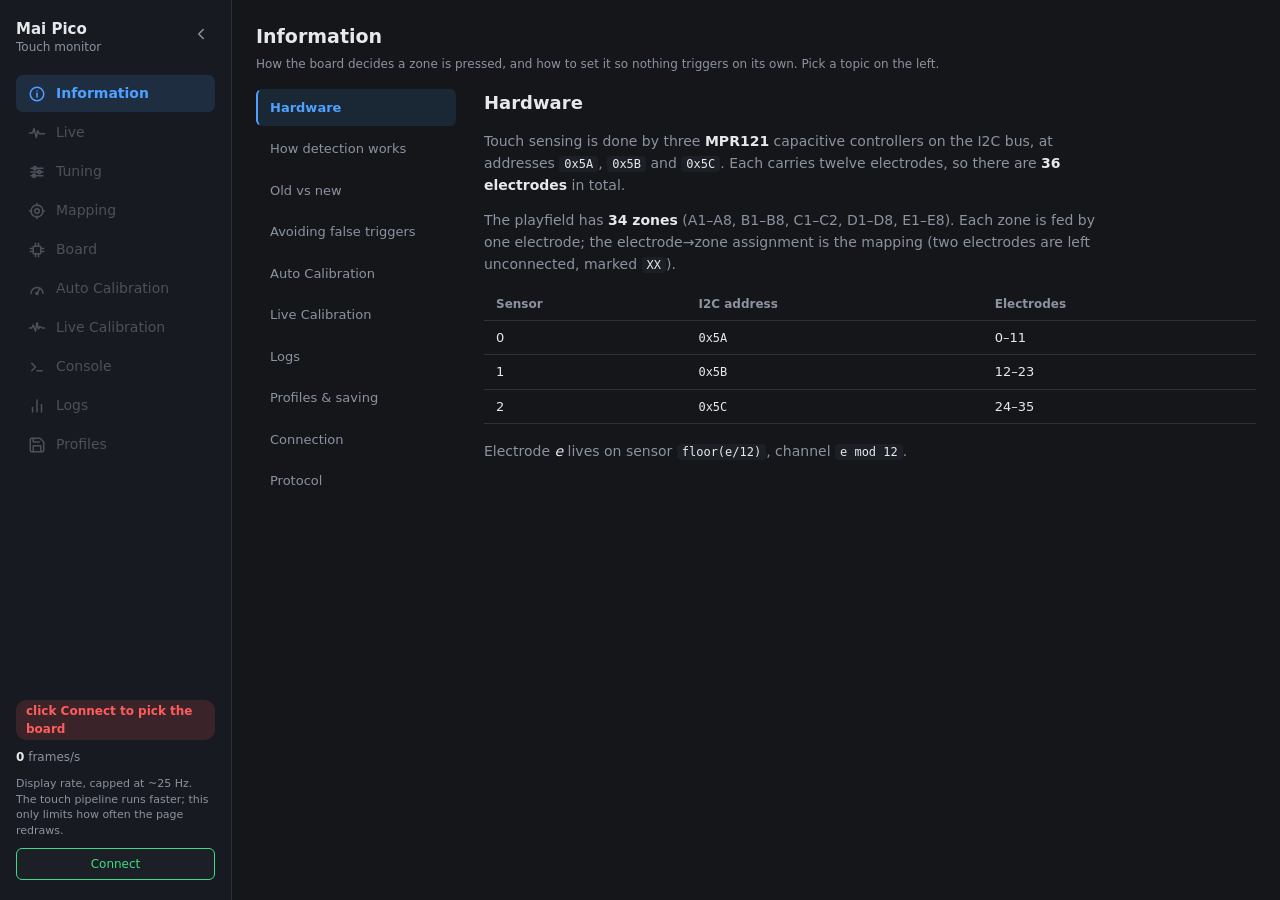
==== commit 75cf1a3c: "fix: robustness pass on the firmware and the monitor Flash writes no longer hardfault: core1 is park" ====
--- a/monitor/monitor.html
+++ b/monitor/monitor.html
@@ -103,6 +103,10 @@
         <button type="button" data-topic="detection">How detection works</button>
         <button type="button" data-topic="compare">Old vs new</button>
         <button type="button" data-topic="guide">Avoiding false triggers</button>
+        <button type="button" data-topic="autocal">Auto Calibration</button>
+        <button type="button" data-topic="livecal">Live Calibration</button>
+        <button type="button" data-topic="logs">Logs</button>
+        <button type="button" data-topic="profiles">Profiles &amp; saving</button>
         <button type="button" data-topic="connection">Connection</button>
         <button type="button" data-topic="protocol">Protocol</button>
       </nav>
@@ -160,12 +164,29 @@
             <li><strong>Latency</strong> &mdash; an optional extra hold, to line
               the input up with a slower device.</li>
           </ol>
-          <h3>Baseline: hardware vs software</h3>
-          <p><strong>Hardware</strong> baseline uses the MPR121's own tracking.
-            <strong>Software</strong> baseline lets the firmware track it, at a
-            configurable rate. Tracking freezes while a zone is held, so a
-            sustained press can never be absorbed. <em>Set idle level</em>
-            (<code>rebase</code>) retakes the reference at once.</p>
+          <h3>The resting reference (baseline)</h3>
+          <p>The baseline is the &laquo;&nbsp;zero&nbsp;&raquo; each electrode is
+            measured against. It drifts slowly with temperature, humidity and
+            dust, so it is re-centred continuously &mdash; otherwise a zone would
+            slowly creep toward firing on its own, or go deaf. Re-centring
+            <strong>freezes while a zone is held</strong>, so a long press is
+            never quietly swallowed. <em>Set idle level</em>
+            (<code>rebase</code>) retakes the reference immediately.</p>
+          <p>The Tuning tab lets you choose <strong>who keeps that zero up to
+            date</strong>:</p>
+          <ul class="info-steps">
+            <li><strong>Chip (MPR121)</strong> &mdash; the sensor tracks its own
+              zero and the firmware just reads it. Recommended: well tuned, and
+              free.</li>
+            <li><strong>Firmware</strong> &mdash; the firmware re-centres it
+              itself, one step every <em>rate</em> frames. Only useful to control
+              that speed yourself.</li>
+          </ul>
+          <p class="info-warn"><strong>Not to be confused with the old
+            detection.</strong> This choice only decides who maintains the
+            resting reference. The touch decision itself &mdash; threshold,
+            release margin, debounce &mdash; is <strong>always</strong> made by
+            the firmware, in both modes. See <em>Old vs new</em>.</p>
           <h3>Timing</h3>
           <p>The control loop runs at <strong>1 kHz</strong>. The three sensors
             are read one per frame (round-robin), so each refreshes about every
@@ -176,25 +197,38 @@
 
         <article data-topic="compare">
           <h2>Old vs new detection</h2>
-          <p>The stock Mai Pico firmware and this firmware decide a touch in
-            fundamentally different places.</p>
+          <p>The stock Mai Pico firmware and this one decide a touch in
+            fundamentally different places. <strong>This is not a setting</strong>
+            &mdash; the new way is now the only way; there is no switch back.</p>
+
+          <p class="info-warn"><strong>Careful with the word
+            &laquo;&nbsp;hardware&nbsp;&raquo;.</strong> It means two different
+            things in this tool. Here it is about <em>who decides a touch</em>
+            (settled: the firmware). In Tuning, <em>Chip&nbsp;/&nbsp;Firmware</em>
+            is only about <em>who keeps the resting reference up to date</em> &mdash;
+            picking &laquo;&nbsp;Chip&nbsp;&raquo; does <strong>not</strong> bring
+            the old detection back.</p>
 
           <h3>Native (stock) detection</h3>
-          <p>Each MPR121 decides on its own, in hardware; the firmware only reads
-            the chip's touched / not-touched bitmap. Sensitivity was a coarse
+          <p>Each MPR121 decided on its own, inside the chip; the firmware only
+            read a touched / not-touched flag. Sensitivity was a coarse
             <em>offset</em> (about -30 to +30) around fixed base thresholds (touch
             22, release 15), nudged one step at a time with <code>sense +</code> /
-            <code>sense -</code>. The chip tracks its own baseline and freezes it
-            while an electrode is held.</p>
+            <code>sense -</code>. You could never see <em>by how much</em> a zone
+            had passed &mdash; only that it had.</p>
 
           <h3>New (software) detection</h3>
-          <p>The firmware reads the MPR121 <strong>filtered value</strong> and
-            <strong>baseline</strong> per electrode and decides itself:
+          <p>The firmware reads each electrode's <strong>filtered value</strong>
+            and <strong>resting reference</strong> and decides for itself:
             <code>delta = baseline - filtered</code> against an
-            <strong>absolute per-zone threshold</strong>, with a release margin
-            (hysteresis), a debounce count, optional averaging and latency, and a
-            choice of hardware or software baseline. The MPR121 is still used,
-            tuned as a clean front-end (gain, filter).</p>
+            <strong>absolute per-zone threshold</strong>, with a release margin,
+            a debounce count, optional averaging and latency. The MPR121 is still
+            very much used &mdash; as a clean front-end (gain, filter) and as the
+            keeper of the resting reference.</p>
+          <p>That visibility is what makes everything else possible: the traces,
+            the logs, the auto-calibration and the live calibration all need to
+            know <em>how far</em> a zone moved. None of them can exist on top of a
+            bare on/off flag.</p>
 
           <table class="info-table">
             <thead><tr><th></th><th>Native (stock)</th><th>New (software)</th></tr></thead>
@@ -264,6 +298,142 @@
             <li>When it behaves, press <strong>Save to flash</strong> &mdash;
               nothing survives a power cycle until you do.</li>
           </ol>
+          <p>Doing this by hand for 34 zones is tedious &mdash;
+            <strong>Auto Calibration</strong> measures both numbers for you.</p>
+        </article>
+
+        <article data-topic="autocal">
+          <h2>Auto Calibration</h2>
+          <p><strong>In one line:</strong> the wizard listens to your panel and
+            works out every threshold for you, instead of you guessing 34
+            numbers.</p>
+          <p>It needs two facts per zone: how much the zone <em>wiggles on its
+            own</em> (noise), and how far it moves <em>when you press it</em>
+            (press peak). A good threshold sits comfortably between the two.</p>
+          <pre class="info-diagram">press peak  ~120  ####################   &lt;-- a real press reaches here
+                                       |
+threshold     40  ------------------   &lt;-- put the bar in the gap
+                                       |
+noise ceiling  8  ##                   &lt;-- the zone never gets past here alone</pre>
+
+          <h3>The five steps</h3>
+          <ol class="info-steps">
+            <li><strong>Noise</strong> &mdash; 15 seconds, <em>hands off the
+              glass</em>. Each zone records the highest delta it reaches all by
+              itself.</li>
+            <li><strong>Press</strong> &mdash; zone by zone, at your own pace:
+              press firmly, release, repeat. The wizard counts real presses (a
+              delta rising well clear of that zone's noise), not a clock. Use
+              <em>Auto</em> to move on after 3 presses, or <em>Manual</em> to stay
+              until you click Next. You can jump to any zone from the strip to
+              redo it.</li>
+            <li><strong>Results</strong> &mdash; the suggested threshold per zone.
+              A zone marked <em>risky</em> has noise almost as strong as its
+              press: its threshold is a best effort, watch that one. Skipped zones
+              keep their current value. The recommended global settings (debounce,
+              averaging, hysteresis) are editable here.</li>
+            <li><strong>Verify</strong> &mdash; a full minute, hands off again.
+              15&nbsp;s was enough for a first guess; a minute catches the rare
+              spike. It then flags any zone the noise would <strong>falsely
+              trigger</strong> (raise it) and any zone sitting needlessly high
+              (safe to lower). Tick the ones you want and apply.</li>
+            <li><strong>Profile</strong> &mdash; stores the whole thing as a
+              profile you can re-apply later.</li>
+          </ol>
+          <p class="info-warn">Applying sends the values to the board
+            <em>live</em>. They are only permanent after <strong>Save to
+            flash</strong>.</p>
+        </article>
+
+        <article data-topic="livecal">
+          <h2>Live Calibration</h2>
+          <p><strong>In one line:</strong> it watches you actually play and
+            finds the zones whose threshold is set <em>too high</em>.</p>
+          <p>Auto Calibration measures a firm, deliberate press. In a real song
+            you tap fast and light, so a zone can reach 80&nbsp;% of its
+            calibrated peak and be missed. Those are <strong>near-misses</strong>:
+            a clear gesture that never triggered.</p>
+          <pre class="info-diagram">threshold  50  ------------------------
+press A    72  ####################     -&gt; hit (counted)
+press B    46  #############            -&gt; NEAR-MISS: you meant it, nothing happened
+noise       7  #                        -&gt; ignored, too small and too brief</pre>
+          <h3>How it tells a real gesture from noise</h3>
+          <p>For each zone it follows the resting noise level, then watches every
+            &laquo;&nbsp;bump&nbsp;&raquo; that rises clearly above it and lasts
+            more than a frame or two. Noise is small and brief; a finger is big
+            and lasts. Slides work naturally too &mdash; each zone follows its own
+            bump, overlaps included.</p>
+          <p>Each bump is then classified against the firmware's <em>own</em>
+            decision: <strong>hit</strong> (it triggered), <strong>tight</strong>
+            (it triggered, but only just), <strong>near-miss</strong> (clear
+            gesture, no trigger).</p>
+          <h3>Using it</h3>
+          <ol class="info-steps">
+            <li><strong>Start</strong>, then play a song normally. Pause and
+              resume freely; the table updates a couple of times a second.</li>
+            <li><strong>Stop &amp; review</strong> &mdash; zones with repeated
+              near-misses get a suggested <em>lower</em> threshold, placed just
+              under the strongest missed gesture (never below the noise).</li>
+            <li>Accept them one by one or all at once, then <strong>Save to
+              flash</strong>.</li>
+          </ol>
+          <p><strong>Auto-apply</strong> (off by default) lowers a zone live, in
+            the middle of play, once it has missed repeatedly and gone quiet for
+            ~10&nbsp;s. Handy, but you are tuning blind &mdash; leave it off until
+            you trust the numbers.</p>
+          <p class="info-warn">A tap that <em>passed</em> the threshold and still
+            did not trigger was blocked by <strong>debounce</strong>, not by the
+            threshold. It is shown as a near-miss for information, but lowering
+            the threshold would not help &mdash; lower <em>debounce on</em>
+            instead.</p>
+        </article>
+
+        <article data-topic="logs">
+          <h2>Logs</h2>
+          <p><strong>In one line:</strong> a black box that keeps recording, so
+            you can catch the rare glitch you cannot sit and wait for.</p>
+          <p>Recording runs continuously while the board is connected. Per zone it
+            keeps three numbers:</p>
+          <ul class="info-steps">
+            <li><strong>Peak</strong> &mdash; the strongest delta ever seen. Your
+              presses live here.</li>
+            <li><strong>Noise</strong> &mdash; the highest delta reached
+              <em>while the zone was not active</em>. This is the number a
+              threshold must clear.</li>
+            <li><strong>Triggers</strong> &mdash; how many times the zone fired.
+              Left alone on a quiet panel, this should stay at <strong>0</strong>;
+              anything else is a phantom trigger.</li>
+          </ul>
+          <p>Samples are kept in a rolling window (the oldest are dropped), and
+            can be <strong>exported as CSV or JSON</strong> to study offline &mdash;
+            that is how the noisy zones of this cabinet were first mapped.</p>
+          <p><strong>Typical use:</strong> leave the cabinet alone for a few
+            minutes, come back, and read the Triggers column. Any zone above zero
+            needs a higher threshold (or more debounce).</p>
+        </article>
+
+        <article data-topic="profiles">
+          <h2>Profiles &amp; saving</h2>
+          <h3>Two very different &laquo;&nbsp;saves&nbsp;&raquo;</h3>
+          <p>Every change you make is applied to the board <strong>immediately</strong>,
+            but lives only in its memory. Two separate things decide what
+            survives:</p>
+          <ul class="info-steps">
+            <li><strong>Save to flash</strong> &mdash; writes the current settings
+              into the board itself, so it boots on them. The orange banner is
+              there to remind you something is not saved yet.</li>
+            <li><strong>Profiles</strong> &mdash; named snapshots kept
+              <em>in this browser</em>, so you can juggle several setups (a
+              cautious one, an aggressive one, one per panel) and switch back.</li>
+          </ul>
+          <p class="info-warn">Applying a profile sends it to the board but does
+            <strong>not</strong> make it permanent &mdash; you still need
+            <em>Save to flash</em>.</p>
+          <p>Because nothing is written until you ask, the fastest way to undo a
+            bad experiment is simply to <strong>unplug the board</strong>: it
+            comes back on its last saved settings.</p>
+          <p>Profiles are also how <em>Auto Calibration</em> hands you its result:
+            it builds one rather than overwriting your setup behind your back.</p>
         </article>
 
         <article data-topic="connection">
@@ -374,6 +544,10 @@
                       title="Save this threshold to the zone" aria-label="Save threshold">
                 <svg viewBox="0 0 24 24" fill="none" stroke="currentColor" stroke-width="2" stroke-linecap="round" stroke-linejoin="round" aria-hidden="true"><polyline points="20 6 9 17 4 12"></polyline></svg>
               </button>
+              <button type="button" id="live-thr-reset" class="icon-btn icon-ghost" hidden
+                      title="Discard and reset to the board value" aria-label="Reset threshold">
+                <svg viewBox="0 0 24 24" fill="none" stroke="currentColor" stroke-width="2" stroke-linecap="round" stroke-linejoin="round" aria-hidden="true"><polyline points="1 4 1 10 7 10"></polyline><path d="M3.51 15a9 9 0 1 0 2.13-9.36L1 10"></path></svg>
+              </button>
             </div>
           </div>
           <p class="hint" id="spark-label">Pick a card below to trace its delta.</p>
--- a/monitor/assets/css/base.css
+++ b/monitor/assets/css/base.css
@@ -127,7 +127,6 @@
 .badge { padding: 2px 10px; border-radius: 10px; font-size: 12px; font-weight: 600; }
 .badge-on   { background: rgba(61, 220, 132, .15); color: var(--ok); }
 .badge-off  { background: rgba(255, 92, 92, .15);  color: var(--hot); }
-.badge-warn { background: rgba(255, 176, 0, .15);  color: var(--warn); }
 
 button {
   background: var(--panel);
@@ -144,41 +143,10 @@
 
 .actions { display: flex; flex-wrap: wrap; gap: 8px; }
 
-/* --- Channel grid ------------------------------------------------------- */
-
-.channels {
-  display: grid;
-  grid-template-columns: repeat(auto-fill, minmax(108px, 1fr));
-  gap: 8px;
-}
-
-.ch {
-  border: 1px solid var(--line);
-  border-radius: 8px;
-  padding: 8px 10px;
-  background: var(--sidebar);
-  transition: border-color .08s, background .08s;
-}
-.ch.touched { border-color: var(--hot); background: rgba(255, 92, 92, .12); }
-
-.ch-head { display: flex; justify-content: space-between; align-items: baseline; margin-bottom: 6px; }
-.ch-name { font-weight: 600; font-size: 12px; }
-.ch-zone { color: var(--muted); font-size: 11px; }
-
-.ch-values {
-  display: flex;
-  justify-content: space-between;
-  font-size: 11px;
-  color: var(--muted);
-  font-variant-numeric: tabular-nums;
-  margin-bottom: 6px;
-}
-.ch-delta { color: var(--text); }
-.ch.touched .ch-delta { color: var(--hot); font-weight: 600; }
+/* --- Bars ---------------------------------------------------------------- */
 
 .bar { height: 4px; background: var(--well); border-radius: 2px; overflow: hidden; }
 .bar span { display: block; height: 100%; width: 0; background: var(--accent); transition: width .06s linear; }
-.ch.touched .bar span { background: var(--hot); }
 
 /* --- Playfield ---------------------------------------------------------- */
 
@@ -197,12 +165,6 @@
 
 /* --- Settings ----------------------------------------------------------- */
 
-.globals {
-  display: grid;
-  grid-template-columns: repeat(auto-fill, minmax(210px, 1fr));
-  gap: 20px 8px;
-}
-
 .global {
   display: flex;
   flex-direction: column;
@@ -211,24 +173,6 @@
 }
 .global label { color: var(--text); font-size: 13px; font-weight: 600; }
 .global small { color: var(--muted); font-size: 11px; line-height: 1.45; }
-.global-detail {
-  color: var(--accent) !important;
-  font: 11px/1.4 var(--mono);
-}
-
-/* Trade-off of changing the setting: each direction, its gain and its cost. */
-.global-effect {
-  display: flex;
-  flex-direction: column;
-  gap: 2px;
-  margin-top: 3px;
-}
-.eff-row { display: flex; flex-wrap: wrap; gap: 4px 10px; font-size: 11px; }
-.eff-dir { color: var(--muted); min-width: 52px; flex: none; }
-.eff-good { color: var(--ok); }
-.eff-good::before { content: "+ "; }
-.eff-bad { color: var(--warn); }
-.eff-bad::before { content: "\2212 "; }
 
 .global input,
 .zone-table input,
@@ -287,36 +231,6 @@
 .console-form { display: flex; gap: 8px; margin-top: 10px; }
 .console-form input { flex: 1; }
 
-/* Reset actions carry their description on the same line; a command name
-   alone means nothing to someone who has not read the firmware. */
-.action-list {
-  list-style: none;
-  margin: 0 0 14px;
-  padding: 0;
-  display: flex;
-  flex-direction: column;
-  gap: 8px;
-}
-.action-list li {
-  display: grid;
-  grid-template-columns: 190px minmax(0, 1fr);
-  align-items: baseline;
-  gap: 14px;
-}
-.action-list button { justify-self: stretch; }
-.action-list span { color: var(--muted); font-size: 12px; line-height: 1.5; }
-
-/* The command shortcuts drop the inline description into a tooltip (title)
-   and collapse to a compact wrapping row. */
-.commands { flex-direction: row; flex-wrap: wrap; }
-.commands li { display: block; }
-/* Raw firmware commands, spelled exactly as they must be typed. */
-.commands button { font: 12px/1.4 var(--mono); }
-
-@media (max-width: 700px) {
-  .action-list li { grid-template-columns: 1fr; gap: 4px; }
-}
-
 #console {
   margin: 0;
   padding: 12px 14px;
@@ -387,8 +301,6 @@
   color: var(--warn);
   font-weight: 600;
 }
-
-.profile-count { margin: 10px 0 0; }
 
 .manual { margin-top: 12px; }
 .manual summary { color: var(--muted); font-size: 12px; cursor: pointer; }
@@ -420,42 +332,6 @@
   font: 12px/1.4 var(--mono);
 }
 
-/* Styling comes from .panel; only the header layout is specific here. */
-.game-head { display: flex; align-items: center; gap: 12px; margin-bottom: 12px; }
-.game-head h2 { margin: 0; }
-.game-stats {
-  display: grid;
-  grid-template-columns: repeat(auto-fit, minmax(140px, 1fr));
-  gap: 10px 18px;
-}
-.game-stats .stat { display: flex; flex-direction: column; gap: 2px; }
-.game-stats .stat span { color: var(--muted); font-size: 11px; }
-.game-stats .stat b {
-  color: var(--text);
-  font: 13px/1.4 var(--mono);
-  font-variant-numeric: tabular-nums;
-}
-
-.game-feed-head {
-  display: flex;
-  align-items: center;
-  justify-content: space-between;
-  margin: 14px 0 8px;
-}
-.game-feed-head .toggle { align-self: auto; }
-.game-feed {
-  margin: 0;
-  padding: 8px 12px;
-  background: var(--well);
-  border-radius: 8px;
-  font: 12px/1.5 var(--mono);
-  color: var(--ok);
-  white-space: pre-wrap;
-  min-height: 80px;
-  max-height: 160px;
-  overflow: auto;
-}
-
 .thr-slider {
   width: 100%;
   margin: 10px 0 0;
@@ -531,18 +407,6 @@
 }
 .info:hover { border-color: var(--accent); color: var(--accent); }
 
-.info-dialog { width: min(520px, 92vw); }
-.info-body h4 {
-  margin: 14px 0 4px;
-  font-size: 12px;
-  font-weight: 600;
-  color: var(--accent);
-}
-.info-body h4:first-child { margin-top: 0; }
-/* pre-line so an Example can lay its On/Off cases on their own lines; the other
-   sections carry no newlines, so it changes nothing for them. */
-.info-body p { margin: 0; color: var(--text); font-size: 13px; line-height: 1.6; white-space: pre-line; }
-
 .recommended {
   display: flex;
   align-items: baseline;
@@ -559,10 +423,6 @@
 .recommended b {
   color: var(--ok);
   font: 600 14px/1.4 var(--mono);
-}
-.recommended-diff {
-  color: var(--warn);
-  font: 12px/1.4 var(--mono);
 }
 
 .dialog-progress.over { color: var(--hot); font-weight: 600; }
@@ -585,27 +445,6 @@
 }
 .save-banner button { flex: none; }
 
-/* "Connect the board" notice in the config-driven sections. */
-.needs-config {
-  margin: 0 0 18px;
-  padding: 12px 16px;
-  background: rgba(78, 161, 255, .1);
-  border: 1px solid rgba(78, 161, 255, .35);
-  border-radius: 8px;
-  color: var(--accent);
-  font-size: 13px;
-}
-
-.slot-locked {
-  margin-left: 8px;
-  padding: 1px 7px;
-  border-radius: 8px;
-  background: rgba(78, 161, 255, .15);
-  color: var(--accent);
-  font-size: 11px;
-  cursor: help;
-}
-
 /* --- Toast -------------------------------------------------------------- */
 
 .toast {
@@ -698,6 +537,19 @@
   overflow-x: auto;
 }
 
+/* Call-out for the "do not confuse this with that" notes. */
+.info-warn {
+  max-width: 72ch;
+  margin: 0 0 14px;
+  padding: 10px 14px;
+  background: rgba(255, 176, 0, .1);
+  border-left: 3px solid var(--warn);
+  border-radius: 0 8px 8px 0;
+  color: var(--muted);
+  line-height: 1.6;
+}
+.info-warn strong { color: var(--warn); }
+
 .info-content ol,
 .info-content ul {
   color: var(--muted);
@@ -725,103 +577,20 @@
 .info-table td { color: var(--text); }
 .info-table code { background: none; padding: 0; }
 
-/* Pinout as a row of pin chips rather than a table: lighter and scannable. */
-.pin-grid {
-  display: flex;
-  flex-wrap: wrap;
-  gap: 8px;
-  margin: 8px 0 20px;
-}
-.pin-card {
-  display: flex;
-  flex-direction: column;
-  gap: 2px;
-  min-width: 96px;
-  padding: 8px 12px;
-  background: var(--well);
-  border: 1px solid var(--line);
-  border-radius: 8px;
-}
-.pin-gp { font: 600 13px/1.3 var(--mono); color: var(--accent); }
-.pin-use { font-size: 12px; color: var(--muted); }
-
 @media (max-width: 760px) {
   .info-layout { grid-template-columns: 1fr; }
   .info-nav { position: static; flex-direction: row; flex-wrap: wrap; }
 }
 
-/* --- Cabinet ------------------------------------------------------------- */
-
-.cabinet-controls {
-  display: flex;
-  align-items: center;
-  flex-wrap: wrap;
-  gap: 12px 24px;
-  margin-bottom: 16px;
-}
-.cabinet-field {
-  display: flex;
-  align-items: center;
-  gap: 8px;
-  color: var(--muted);
-  font-size: 12px;
-}
-.cabinet-field input {
-  background: var(--well);
-  border: 1px solid var(--line);
-  border-radius: 5px;
-  padding: 6px 9px;
-  color: var(--text);
-  font: 13px/1.4 var(--mono);
-  width: 72px;
-}
-.cabinet-field input:focus { outline: none; border-color: var(--accent); }
-
-/* Narrow first column: the node and button labels are short. Chain labels
-   ("Button LEDs (0)") are longer, so give that column room and keep it on one
-   line. */
-.btn-map .zone-name { width: 90px; }
-.led-nodes .zone-name { width: 56px; }
-.led-chains .zone-name { width: 120px; white-space: nowrap; }
-
-/* The three numeric columns stay compact so the row reads as one placement. */
-.led-chains td input,
-.led-nodes td input { width: 60px; }
-
-/* Data pin sits on one line with its Off button. */
-.chain-pin { display: flex; align-items: center; gap: 8px; }
-
-/* LEDs per button: a small segmented row of 1-4. */
+/* Segmented button rows (Auto/Manual, on/off pairs). */
 .btn-group { display: inline-flex; gap: 6px; }
 .btn-group .seg { padding: 4px 12px; font: 12px/1.4 var(--mono); }
 .btn-group .seg.on { border-color: var(--ok); color: var(--ok); }
 
 p.readout-label { margin: 6px 0 0; }
-
-/* Live button state, in the Buttons table: a dim dot that lights when pressed. */
-.btn-dot {
-  display: inline-block;
-  width: 12px;
-  height: 12px;
-  border-radius: 50%;
-  background: var(--well);
-  border: 1px solid var(--line);
-  transition: background .06s, border-color .06s;
-}
-.btn-dot.pressed { background: var(--ok); border-color: var(--ok); }
 
 /* Explanatory bullet lists (e.g. the keyboard options). */
 ul.hint { padding-left: 18px; margin: 0 0 14px; }
 ul.hint li { margin-bottom: 6px; }
 ul.hint strong { color: var(--text); }
 ul.hint em { color: var(--text); font-style: normal; font-weight: 600; }
-
-.cabinet-note {
-  margin: 4px 0 0;
-  padding: 8px 12px;
-  background: rgba(255, 176, 0, .1);
-  border: 1px solid rgba(255, 176, 0, .4);
-  border-radius: 8px;
-  color: var(--warn);
-  font-size: 12px;
-}
--- a/monitor/assets/css/maipico.css
+++ b/monitor/assets/css/maipico.css
@@ -181,6 +181,13 @@
 }
 .icon-btn:hover { filter: brightness(1.1); }
 .icon-btn svg { width: 17px; height: 17px; }
+/* Neutral variant for the reset action. */
+.icon-btn.icon-ghost {
+  background: var(--well);
+  border: 1px solid var(--line);
+  color: var(--muted);
+}
+.icon-btn.icon-ghost:hover { border-color: var(--accent); color: var(--accent); filter: none; }
 
 .spark {
   width: 100%;
@@ -462,7 +469,6 @@
   color: var(--accent);
   cursor: grabbing;
 }
-.led-chip.drop-ready { cursor: grab; }
 .led-order:has(.dragging) { outline: 1px dashed var(--line); outline-offset: 6px; border-radius: 8px; }
 
 /* Labelled selector rows (AIME): a name on the left, its buttons on the right. */
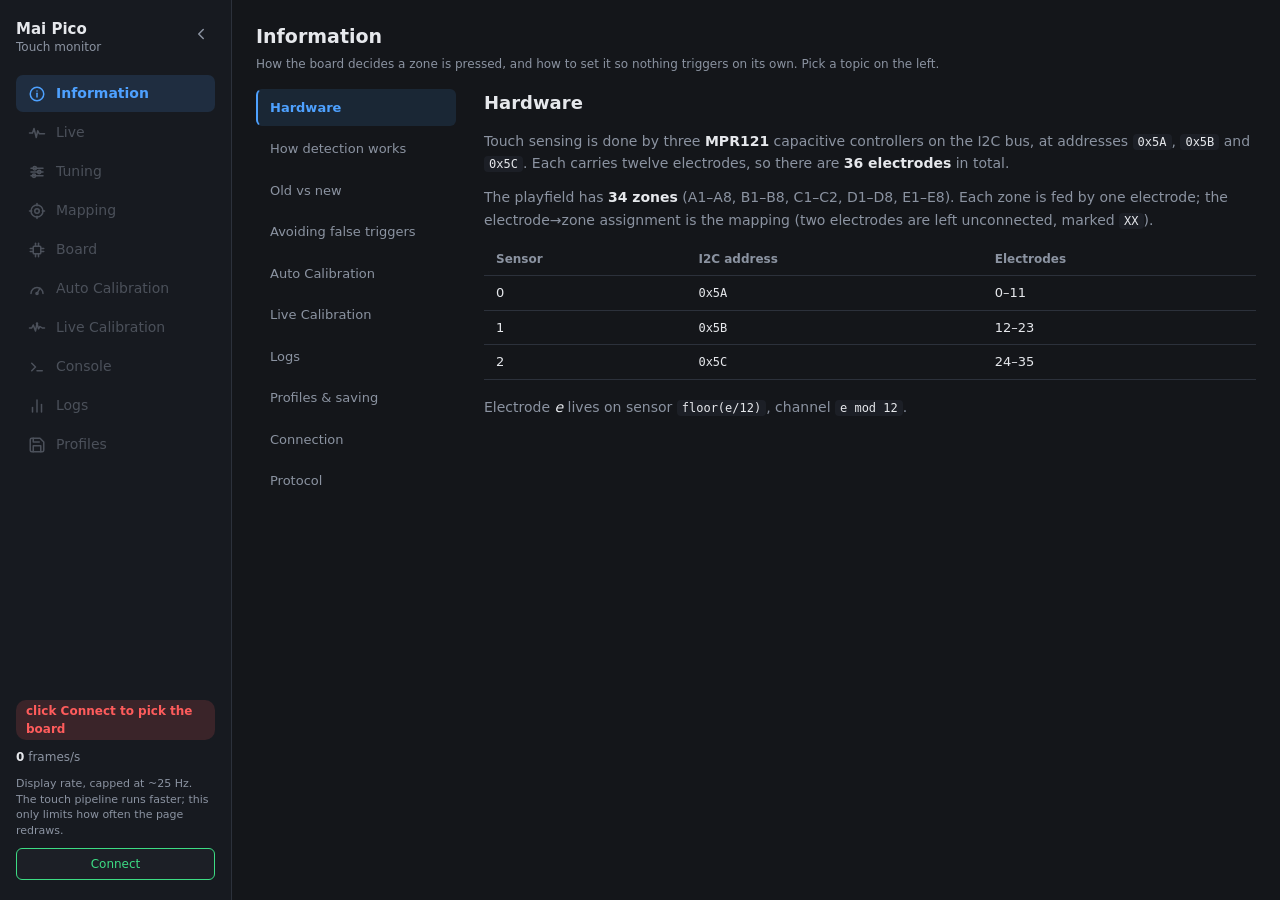
==== commit 9e15d7ec: "feat: auto-calibration v2, and real in-app documentation The wizard now resets the board and settles" ====
--- a/monitor/monitor.html
+++ b/monitor/monitor.html
@@ -136,41 +136,97 @@
 
         <article data-topic="detection">
           <h2>How detection works</h2>
-          <p>Every electrode has a slowly-tracked <strong>baseline</strong>: its
-            resting capacitance. A touch lowers the reading, so the firmware
-            works with the <strong>delta</strong>:</p>
-          <pre class="info-diagram">delta = baseline - filtered     (never below 0)
-
-        threshold ON  ______________________
-                     |                       |
-   delta rises ----->|   ON while delta >= threshold
-                     |_______________________
-        threshold OFF (= threshold x (1 - hyst%))
-                     released once delta falls back under here</pre>
+          <p><strong>In one line:</strong> the sensor outputs a big raw number
+            all the time; a finger makes that number <em>drop</em>; the firmware
+            turns the drop into a <em>delta</em> that is 0 at rest and rises
+            with the touch.</p>
+          <p>Step by step: each electrode constantly reports a raw reading
+            (<strong>filtered</strong>), around 900 when nothing touches it
+            &mdash; not 0. The firmware memorises that resting value: the
+            <strong>baseline</strong>.</p>
+          <p>A finger near the pad steals a bit of
+            charge, so the raw reading <em>drops below the baseline</em>
+            (say 900 &rarr; 815).</p>
+          <p>The delta is simply &laquo;&nbsp;how far below
+            rest am I right now&nbsp;&raquo;:</p>
+          <pre class="info-diagram">                    at rest      finger on the pad
+filtered (raw)         900    ->     815     the reading DROPS
+baseline (memorised)   900           900     the reference stays put
+delta = 900 - 815        0            85     0 at rest, RISES when touched</pre>
+          <p>So the reference is the <strong>baseline</strong>, and the delta
+            never goes negative: at rest it sits at 0 (tiny noise aside), and a
+            touch only makes it climb. If the raw reading ever drifts
+            <em>above</em> the baseline, the delta is clamped to 0.</p>
+          <p>The decision
+            is then a plain comparison on that delta:</p>
+          <pre class="info-diagram">delta
+   85            .------.
+                 |      |
+   40 --------- ON ------------- threshold ON: zone fires at 40
+   30 ----------|------ OFF ---- threshold OFF: 40 x (1 - 25% hyst) = 30
+    0 __________'        '______
+        rest     press    release</pre>
+          <h3>Tuning available</h3>
           <ol class="info-steps">
             <li><strong>Averaging</strong> &mdash; the last few frames are
               averaged (<em>avg</em>) to shed the couple of counts of noise a
-              single frame carries.</li>
+              single frame carries.
+              <span class="info-example"><em>Example</em> &mdash; readings 5, 6,
+              60, 5 (that 60 is a noise spike). With avg 1 the firmware sees 60
+              and may fire; with avg 4 it sees (5+6+60+5)/4 = 19: no trigger.
+              The cost is real lag: one electrode is re-read every ~3 ms, so avg
+              4 spreads a press over ~12 ms and avg 10 over ~30 ms &mdash;
+              clearly felt in play. Stay at 1-3.</span></li>
             <li><strong>Threshold</strong> &mdash; a zone turns <em>on</em> when
               its delta reaches the zone's threshold. Higher threshold means
-              less sensitive.</li>
+              less sensitive.
+              <span class="info-example"><em>Example</em> &mdash; a zone rests at
+              5-10 and a firm press peaks at 120: a threshold of 40 clears the
+              noise and still catches a quick tap. At 10 it fires on its own; at
+              110 quick taps are missed.</span></li>
             <li><strong>Release margin (hyst)</strong> &mdash; once on, a zone
               stays on until the delta falls under
               <code>threshold x (1 - hyst/100)</code>. This stops a finger
-              resting at the limit from flickering on and off.</li>
+              resting at the limit from flickering on and off.
+              <span class="info-example"><em>Example</em> &mdash; threshold 50,
+              hyst 25%: the zone turns on at 50 and only releases below 37;
+              anything wobbling between 37 and 50 changes nothing.</span>
+              A firm tap never
+              needs it &mdash; it matters on <em>holds and slides</em>, where a
+              light or lifting finger hovers near the threshold.</li>
             <li><strong>Debounce</strong> &mdash; a change must hold for
               <em>debounce on</em> / <em>debounce off</em> frames before it is
-              accepted, filtering out one-frame glitches.</li>
+              accepted, filtering out one-frame glitches.
+              <span class="info-example"><em>Example</em> &mdash; with on 3, a
+              spike lasting one reading never makes 3 in a row and is dropped; a
+              finger, present for dozens of readings, passes. Each step costs
+              ~3 ms (an electrode is re-read every 3rd frame).</span></li>
             <li><strong>Latency</strong> &mdash; an optional extra hold, to line
-              the input up with a slower device.</li>
+              the input up with a slower device.
+              <span class="info-example"><em>Example</em> &mdash; latency 3
+              reports a press ~3 ms later. It filters nothing; leave it at
+              0.</span></li>
           </ol>
+          <p class="info-warn"><strong>Averaging and Debounce are
+            independent</strong> &mdash; one filters the <em>value</em>, the
+            other filters the <em>duration</em>. Debounce does <strong>not</strong>
+            need to be &ge; avg.<br><br>
+            Averaging dilutes a spike's height but <em>stretches it over avg
+            frames</em>; debounce rejects anything short, whatever its height.
+            A one-frame spike of 150 averaged over 3 becomes ~50 for 3 frames
+            in a row &mdash; enough to sneak past a debounce of 3 that would
+            have dropped it at avg&nbsp;1.<br><br>
+            That is why the wizard keeps avg low and leans on debounce as the
+            main anti-spike lever.</p>
           <h3>The resting reference (baseline)</h3>
           <p>The baseline is the &laquo;&nbsp;zero&nbsp;&raquo; each electrode is
             measured against. It drifts slowly with temperature, humidity and
             dust, so it is re-centred continuously &mdash; otherwise a zone would
-            slowly creep toward firing on its own, or go deaf. Re-centring
+            slowly creep toward firing on its own, or go deaf.</p>
+          <p>Re-centring
             <strong>freezes while a zone is held</strong>, so a long press is
-            never quietly swallowed. <em>Set idle level</em>
+            never quietly swallowed.</p>
+          <p><em>Set idle level</em>
             (<code>rebase</code>) retakes the reference immediately.</p>
           <p>The Tuning tab lets you choose <strong>who keeps that zero up to
             date</strong>:</p>
@@ -183,15 +239,19 @@
               that speed yourself.</li>
           </ul>
           <p class="info-warn"><strong>Not to be confused with the old
-            detection.</strong> This choice only decides who maintains the
-            resting reference. The touch decision itself &mdash; threshold,
+            detection.</strong><br><br>
+            This choice only decides who maintains the
+            resting reference.<br><br>
+            The touch decision itself &mdash; threshold,
             release margin, debounce &mdash; is <strong>always</strong> made by
-            the firmware, in both modes. See <em>Old vs new</em>.</p>
+            the firmware, in both modes.<br><br>
+            See <em>Old vs new</em>.</p>
           <h3>Timing</h3>
           <p>The control loop runs at <strong>1 kHz</strong>. The three sensors
             are read one per frame (round-robin), so each refreshes about every
             3 ms and the decision adds only a few milliseconds &mdash; below what
-            is perceptible. The real limit is the MPR121's own sampling rate, not
+            is perceptible.</p>
+          <p>The real limit is the MPR121's own sampling rate, not
             how fast the firmware reads it.</p>
         </article>
 
@@ -201,20 +261,35 @@
             fundamentally different places. <strong>This is not a setting</strong>
             &mdash; the new way is now the only way; there is no switch back.</p>
 
-          <p class="info-warn"><strong>Careful with the word
-            &laquo;&nbsp;hardware&nbsp;&raquo;.</strong> It means two different
-            things in this tool. Here it is about <em>who decides a touch</em>
-            (settled: the firmware). In Tuning, <em>Chip&nbsp;/&nbsp;Firmware</em>
-            is only about <em>who keeps the resting reference up to date</em> &mdash;
-            picking &laquo;&nbsp;Chip&nbsp;&raquo; does <strong>not</strong> bring
-            the old detection back.</p>
+          <p class="info-warn"><strong>Two separate questions &mdash; do not mix
+            them.</strong><br><br>
+            (1)&nbsp;<em>Who decides a touch?</em> The firmware. Always. That is
+            what &laquo;&nbsp;new (software)&nbsp;&raquo; means, and it is not a
+            choice.<br><br>
+            (2)&nbsp;<em>Who keeps the baseline number fresh?</em> A bookkeeping
+            detail, set in Tuning (<em>Chip&nbsp;/&nbsp;Firmware</em>). The
+            baseline is just an input to the decision; whoever maintains it, the
+            decision itself stays in the firmware.<br><br>
+            So &laquo;&nbsp;new detection with Chip baseline&nbsp;&raquo; is not
+            &laquo;&nbsp;going back to hardware&nbsp;&raquo; &mdash; it is the
+            new detection, with the chip doing a clerk's job it happens to be
+            good at.</p>
+          <pre class="info-diagram">MPR121 chip (front-end)          firmware (the referee)
+-----------------------          -------------------------------
+measures the signal        --->  delta = baseline - filtered
+keeps the baseline fresh*  --->  compares to YOUR threshold
+(gain, filter)                   hysteresis, debounce  ->  press!
+
+* or the firmware keeps it itself: Tuning > Resting reference</pre>
 
           <h3>Native (stock) detection</h3>
           <p>Each MPR121 decided on its own, inside the chip; the firmware only
-            read a touched / not-touched flag. Sensitivity was a coarse
+            read a touched / not-touched flag.</p>
+          <p>Sensitivity was a coarse
             <em>offset</em> (about -30 to +30) around fixed base thresholds (touch
             22, release 15), nudged one step at a time with <code>sense +</code> /
-            <code>sense -</code>. You could never see <em>by how much</em> a zone
+            <code>sense -</code>.</p>
+          <p>You could never see <em>by how much</em> a zone
             had passed &mdash; only that it had.</p>
 
           <h3>New (software) detection</h3>
@@ -222,7 +297,8 @@
             and <strong>resting reference</strong> and decides for itself:
             <code>delta = baseline - filtered</code> against an
             <strong>absolute per-zone threshold</strong>, with a release margin,
-            a debounce count, optional averaging and latency. The MPR121 is still
+            a debounce count, optional averaging and latency.</p>
+          <p>The MPR121 is still
             very much used &mdash; as a clean front-end (gain, filter) and as the
             keeper of the resting reference.</p>
           <p>That visibility is what makes everything else possible: the traces,
@@ -269,7 +345,8 @@
             limit.</p>
           <p>Pushing latency lower would mean flooding the shared I2C bus (it also
             carries the NFC reader) or shortening the chip's filters, which
-            <em>raises</em> noise &mdash; the opposite of the goal. The one clean
+            <em>raises</em> noise &mdash; the opposite of the goal.</p>
+          <p>The one clean
             lever, if ever needed, is DMA I2C reads; today that would be premature
             optimisation.</p>
           <p><strong>In short:</strong> the native path is the leanest and
@@ -318,54 +395,84 @@
 
           <h3>The five steps</h3>
           <ol class="info-steps">
-            <li><strong>Noise</strong> &mdash; 15 seconds, <em>hands off the
-              glass</em>. Each zone records the highest delta it reaches all by
-              itself.</li>
+            <li><strong>Noise &amp; auto-tune</strong> &mdash; about a minute,
+              <em>hands off the glass</em>. The wizard first resets the board
+              itself (no need to press <em>Set idle level</em>), reads the native
+              noise, then tries a couple of reactivity-first tweaks &mdash; a
+              little averaging, a little debounce &mdash; and keeps one only if it
+              cuts the worst zone's noise by a clear margin. An action log shows
+              every step (&laquo;&nbsp;edit param avg 1 &rarr; 2&nbsp;&raquo;,
+              &laquo;&nbsp;keeping avg 1&nbsp;&raquo;) with a live all-zones trace
+              underneath. A final 15&nbsp;s pass fixes each zone's noise floor.</li>
             <li><strong>Press</strong> &mdash; zone by zone, at your own pace:
-              press firmly, release, repeat. The wizard counts real presses (a
-              delta rising well clear of that zone's noise), not a clock. Use
-              <em>Auto</em> to move on after 3 presses, or <em>Manual</em> to stay
-              until you click Next. You can jump to any zone from the strip to
-              redo it.</li>
-            <li><strong>Results</strong> &mdash; the suggested threshold per zone.
-              A zone marked <em>risky</em> has noise almost as strong as its
-              press: its threshold is a best effort, watch that one. Skipped zones
-              keep their current value. The recommended global settings (debounce,
-              averaging, hysteresis) are editable here.</li>
-            <li><strong>Verify</strong> &mdash; a full minute, hands off again.
-              15&nbsp;s was enough for a first guess; a minute catches the rare
-              spike. It then flags any zone the noise would <strong>falsely
-              trigger</strong> (raise it) and any zone sitting needlessly high
-              (safe to lower). Tick the ones you want and apply.</li>
-            <li><strong>Profile</strong> &mdash; stores the whole thing as a
-              profile you can re-apply later.</li>
+              press firmly three times, then <em>tap briefly five times</em> (about
+              once a second) so the wizard learns both a firm press and a fast
+              in-game tap. It counts real presses, not a clock. A short beep marks
+              each press and tap, a double beep finishes a zone, and the next
+              zone's name is spoken; toggle <em>Sound</em> off if you prefer quiet.
+              A live trace of the targeted zone (with its threshold and measured
+              noise) sits under the buttons. If a different pad answers strongest,
+              a <em>check mapping</em> chip offers a one-click remap. Jump to any
+              zone from the strip to redo it.</li>
+            <li><strong>Results</strong> &mdash; the suggested threshold per zone,
+              placed just above its noise. A zone marked <em>risky</em> has noise
+              almost as strong as its press, or a threshold uncomfortably close to
+              its fast taps: watch that one. The <em>Quick</em> column shows the
+              measured fast-tap level. Skipped zones keep their current value. The
+              recommended global settings are seeded from step&nbsp;1's auto-tune
+              and stay editable here.</li>
+            <li><strong>Verify</strong> &mdash; the suggested thresholds go to the
+              board, then a full minute hands-off counts every <em>real</em>
+              trigger a zone fires on its own. <strong>Apply &amp; re-verify</strong>
+              applies the ticked raises and runs another minute automatically,
+              looping until a clean pass with no false trigger. You can also raise
+              or lower zones by hand and apply once.</li>
+            <li><strong>Profile</strong> &mdash; stores the whole thing (including
+              the measured noise, press and fast-tap numbers) as a profile you can
+              re-apply later.</li>
           </ol>
           <p class="info-warn">Applying sends the values to the board
-            <em>live</em>. They are only permanent after <strong>Save to
-            flash</strong>.</p>
+            <em>live</em>.<br><br>
+            They are only permanent after <strong>Save to
+            flash</strong>.<br><br>
+            To watch for phantom triggers any time, the
+            <strong>Last triggers</strong> panel on the Live tab lists real
+            firmware triggers as they happen.</p>
         </article>
 
         <article data-topic="livecal">
           <h2>Live Calibration</h2>
-          <p><strong>In one line:</strong> it watches you actually play and
+          <p>Not recommended - we keep this feature for fun.
+            <strong>In one line:</strong> it watches you actually play and
             finds the zones whose threshold is set <em>too high</em>.</p>
+          <p class="info-warn"><strong>On this cabinet, prefer Auto
+            Calibration.</strong><br><br>
+            Live calibration only lowers thresholds, and Mai
+            Pico's standby noise can be mistaken for a missed press &mdash; so it
+            lowers a zone that was fine and makes false triggers worse.<br><br>
+            Use it only
+            on a very quiet panel, or as a second opinion after Auto Calibration.</p>
           <p>Auto Calibration measures a firm, deliberate press. In a real song
             you tap fast and light, so a zone can reach 80&nbsp;% of its
             calibrated peak and be missed. Those are <strong>near-misses</strong>:
             a clear gesture that never triggered.</p>
-          <pre class="info-diagram">threshold  50  ------------------------
-press A    72  ####################     -&gt; hit (counted)
+          <pre class="info-diagram">press A    72  ####################     -&gt; hit (counted)
+threshold  50  ------------------------
 press B    46  #############            -&gt; NEAR-MISS: you meant it, nothing happened
 noise       7  #                        -&gt; ignored, too small and too brief</pre>
           <h3>How it tells a real gesture from noise</h3>
           <p>For each zone it follows the resting noise level, then watches every
             &laquo;&nbsp;bump&nbsp;&raquo; that rises clearly above it and lasts
-            more than a frame or two. Noise is small and brief; a finger is big
-            and lasts. Slides work naturally too &mdash; each zone follows its own
+            more than a frame or two.</p>
+          <p>Noise is small and brief; a finger is big
+            and lasts.</p>
+          <p>Slides work naturally too &mdash; each zone follows its own
             bump, overlaps included.</p>
           <p>Each bump is then classified against the firmware's <em>own</em>
-            decision: <strong>hit</strong> (it triggered), <strong>tight</strong>
-            (it triggered, but only just), <strong>near-miss</strong> (clear
+            decision:<br>
+            <strong>hit</strong> (it triggered),<br>
+            <strong>tight</strong> (it triggered, but only just),<br>
+            <strong>near-miss</strong> (clear
             gesture, no trigger).</p>
           <h3>Using it</h3>
           <ol class="info-steps">
@@ -383,7 +490,8 @@
             you trust the numbers.</p>
           <p class="info-warn">A tap that <em>passed</em> the threshold and still
             did not trigger was blocked by <strong>debounce</strong>, not by the
-            threshold. It is shown as a near-miss for information, but lowering
+            threshold.<br><br>
+            It is shown as a near-miss for information, but lowering
             the threshold would not help &mdash; lower <em>debounce on</em>
             instead.</p>
         </article>
@@ -583,6 +691,27 @@
         it powers (or XX when unconnected).</p>
       <div id="electrode-cards"></div>
     </div>
+
+    <div class="panel" id="last-triggers">
+      <div class="profiles-head">
+        <h2>Last triggers</h2>
+        <div class="actions">
+          <button type="button" id="trig-clear">Clear</button>
+        </div>
+      </div>
+      <p class="hint">The last 20 real firmware triggers, newest first, with the
+        threshold in force at the time and the peak that crossed it. On an
+        untouched panel this stays empty; anything here is a zone firing on its
+        own.</p>
+      <div class="table-scroll">
+        <table class="zone-table trig-table">
+          <thead>
+            <tr><th>Time</th><th>Zone</th><th>Threshold</th><th>Peak</th></tr>
+          </thead>
+          <tbody id="trig-rows"></tbody>
+        </table>
+      </div>
+    </div>
   </section>
 
   <!-- ==================== TUNING ==================== -->
@@ -818,30 +947,38 @@
       <li data-step="5">Profile</li>
     </ol>
 
-    <!-- STEP 1: baseline / noise -->
+    <!-- STEP 1: baseline / noise + auto-tune -->
     <div class="panel calib-step" data-step="1">
-      <h2>Step 1 &mdash; Measure standby noise</h2>
+      <h2>Step 1 &mdash; Reset, measure noise and auto-tune</h2>
       <p class="hint">Leave the glass <strong>untouched</strong> for the whole
-        measurement. First take an idle level so every zone reads near zero, then
-        start: for the countdown the wizard records each zone's resting noise
-        floor (the highest delta it reaches on its own).</p>
+        step (about a minute). On start the wizard resets the board, measures the
+        native standby noise, then tries a few reactivity-first parameter changes
+        (averaging, debounce) and keeps only those that meaningfully lower the
+        worst noise. The action log and the live trace below show what it does; a
+        final 15&nbsp;s pass fixes each zone's noise floor.</p>
       <div class="actions">
         <button type="button" id="calib-rebase">Set idle level</button>
-        <button type="button" id="calib-noise-start" class="primary">Start noise measurement</button>
+        <button type="button" id="calib-noise-start" class="primary">Start auto-tune</button>
       </div>
       <div id="calib-noise-progress" class="calib-progress" hidden>
         <div id="calib-noise-bar" class="hold-bar"><span class="hold-fill"></span></div>
         <span id="calib-noise-count" class="dialog-progress">-</span>
       </div>
+      <div id="calib-console" class="calib-console" hidden></div>
+      <div id="calib-trace-all-wrap" class="calib-trace-wrap" hidden>
+        <h3 class="calib-subhead">Trace &mdash; all zones</h3>
+        <canvas id="calib-trace-all" class="spark" width="600" height="220"></canvas>
+      </div>
     </div>
 
     <!-- STEP 2: press force per zone -->
     <div class="panel calib-step" data-step="2" hidden>
       <h2>Step 2 &mdash; Measure press force, zone by zone</h2>
-      <p class="hint" id="calib-press-instr">Press and release the highlighted
-        zone firmly, at your own pace. The wizard counts real presses &mdash; a
-        delta rising well above the noise measured in step 1 &mdash; not a clock.
-        The live max is the strongest delta seen so far.</p>
+      <p class="calib-instruction" id="calib-press-instr">Press and release the
+        highlighted zone firmly, at your own pace.</p>
+      <p class="hint">The wizard counts real presses &mdash; a delta rising well
+        above the noise measured in step 1 &mdash; not a clock. The live max is
+        the strongest delta seen so far.</p>
       <div class="calib-advance-row">
         <span class="readout-label">Advance</span>
         <div class="btn-group calib-advance">
@@ -849,11 +986,16 @@
           <button type="button" id="calib-adv-manual" class="seg">Manual</button>
         </div>
         <span class="calib-advance-hint" id="calib-advance-hint">Auto: moves on after 3 presses.</span>
+        <button type="button" id="calib-sound" class="seg on calib-sound">Sound on</button>
       </div>
       <div class="readout">
         <span class="readout-label">Zone</span><b id="calib-press-zone">-</b>
         <span class="readout-label">Live max</span><b id="calib-press-max">0</b>
         <span class="readout-label">Presses</span><b id="calib-press-count">0 / 3</b>
+      </div>
+      <div id="calib-map-alert" class="calib-map-alert" hidden>
+        <span id="calib-map-alert-text"></span>
+        <button type="button" id="calib-map-alert-remap">Remap</button>
       </div>
       <div class="calib-position" id="calib-press-progress">-</div>
       <p class="calib-strip-hint">Jump to any zone to (re)measure it. Re-measuring
@@ -867,6 +1009,15 @@
         <button type="button" id="calib-press-finish">Finish</button>
         <button type="button" id="calib-stop">Stop</button>
       </div>
+      <div class="calib-trace-wrap">
+        <h3 class="calib-subhead">Trace &mdash; targeted zone</h3>
+        <canvas id="calib-press-trace" class="spark" width="600" height="180"></canvas>
+        <div class="spark-legend">
+          <span class="spark-key spark-on">threshold ON</span>
+          <span class="spark-key spark-off">threshold OFF</span>
+          <span class="spark-key spark-noise">noise ceiling</span>
+        </div>
+      </div>
     </div>
 
     <!-- STEP 3: results + parameters -->
@@ -880,7 +1031,7 @@
       <div class="table-scroll">
         <table class="zone-table calib-table">
           <thead>
-            <tr><th>Zone</th><th>Noise ceiling</th><th>Press peak</th><th>Suggested threshold</th><th>Status</th></tr>
+            <tr><th>Zone</th><th>Noise ceiling</th><th>Press peak</th><th>Quick</th><th>Suggested threshold</th><th>Status</th></tr>
           </thead>
           <tbody id="calib-result-rows"></tbody>
         </table>
@@ -890,12 +1041,13 @@
       <p class="hint">Debounce is the key anti-spike control: a change must hold
         this many frames to be accepted, so brief noise spikes are dropped before
         they ever count as a press.</p>
+      <p class="hint" id="calib-params-origin">-</p>
       <div id="calib-params" class="proc-fields"></div>
 
       <div class="actions calib-nav">
         <button type="button" id="calib-to-verify" class="primary">Verify in standby</button>
         <button type="button" id="calib-to-profile">Skip to profile</button>
-        <button type="button" class="calib-restart">Start over</button>
+        <button type="button" class="calib-restart danger">Start over</button>
       </div>
     </div>
 
@@ -903,11 +1055,15 @@
     <div class="panel calib-step" data-step="4" hidden>
       <h2>Step 4 &mdash; Verify against standby noise</h2>
       <p class="hint">A longer <strong>untouched</strong> watch (the 15&nbsp;s of step 1
-        is short). Leave the glass alone: the wizard measures each zone's real
-        resting noise over a full minute, then compares it to the thresholds from
-        step&nbsp;3. It flags any zone the noise would <strong>falsely
-        trigger</strong> (raise) and any zone sitting well above its real noise
-        (safe to lower). Review each suggestion and apply the ones you want.</p>
+        is short). The suggested thresholds are applied to the board live, then
+        for a full minute the wizard counts every <strong>real firmware
+        trigger</strong> a zone produces on its own &mdash; those are false
+        triggers &mdash; and tracks its noise peak. It flags any zone that fired
+        (raise) and any zone sitting well above its real noise (safe to lower).
+        <strong>Apply &amp; re-verify</strong> applies the ticked raises and runs
+        another minute automatically, repeating until a clean pass. A clean pass
+        needs nothing from you: just <strong>Re-check</strong> to double-confirm,
+        or continue to the profile.</p>
       <div class="actions">
         <button type="button" id="calib-verify-start" class="primary">Start standby check (60 s)</button>
         <button type="button" id="calib-verify-skip">Skip verify</button>
@@ -918,11 +1074,11 @@
       </div>
       <div id="calib-verify-results" hidden>
         <p class="hint" id="calib-verify-summary">-</p>
-        <div class="adjust-actions">
+        <div class="adjust-actions" id="calib-verify-adjust-actions">
           <button type="button" class="adjust-all" data-target="calib-verify-rows">Accept all</button>
           <button type="button" class="adjust-none" data-target="calib-verify-rows">Accept none</button>
         </div>
-        <div class="table-scroll">
+        <div class="table-scroll" id="calib-verify-table">
           <table class="zone-table adjust-table">
             <thead>
               <tr><th>Apply</th><th>Zone</th><th>Current</th><th>Suggested</th><th>Change</th><th>Reason</th></tr>
@@ -932,8 +1088,10 @@
         </div>
         <div class="actions calib-nav">
           <button type="button" id="calib-verify-apply" class="primary">Apply selected</button>
+          <button type="button" id="calib-verify-reverify">Apply &amp; re-verify</button>
+          <button type="button" id="calib-verify-recheck" hidden>Re-check (60 s)</button>
           <button type="button" id="calib-verify-to-profile">Continue to profile</button>
-          <button type="button" class="calib-restart">Start over</button>
+          <button type="button" class="calib-restart danger">Start over</button>
         </div>
       </div>
     </div>
@@ -943,18 +1101,19 @@
       <h2>Step 5 &mdash; Create the profile</h2>
       <p class="hint">Saves a profile with the suggested per-zone thresholds and
         the parameters above. It is stored in this browser like any other
-        profile; apply it here or from the Profiles tab. Applying sends it to the
-        board but never saves to flash on its own.</p>
+        profile and, unless you untick the box below, applied to the board right
+        away. Applying never saves to flash on its own &mdash; use Save to flash
+        once you are happy.</p>
       <form id="calib-profile-form" class="console-form">
         <input type="text" id="calib-profile-name" placeholder="Profile name"
                autocomplete="off" spellcheck="false">
         <button type="submit" class="primary">Create profile from calibration</button>
       </form>
       <label class="calib-applynow">
-        <input type="checkbox" id="calib-apply-now"> Apply to the board right after creating it
+        <input type="checkbox" id="calib-apply-now" checked> Apply to the board right after creating it
       </label>
       <div class="actions calib-nav">
-        <button type="button" class="calib-restart">Start over</button>
+        <button type="button" class="calib-restart danger">Start over</button>
       </div>
     </div>
   </section>
@@ -963,6 +1122,12 @@
   <section class="section" data-section="livecal">
     <header class="section-head">
       <h1>Live Calibration</h1>
+      <p class="info-warn"><strong>Prefer Auto Calibration on this cabinet.</strong>
+        Live calibration only ever <em>lowers</em> thresholds, and on a noisy Mai
+        Pico panel a burst of standby noise can look like a missed press &mdash;
+        so a threshold gets dropped and the false triggers get worse. It is kept
+        for very low-noise setups; on this board, tune with Auto Calibration and
+        use this only to double-check.</p>
       <p class="hint">Tune thresholds <strong>while you play</strong>. Start it, play
         normally, and the monitor watches every zone: it separates real presses
         (a clear, sustained delta) from noise, and spots <strong>near-misses</strong>
--- a/monitor/assets/css/base.css
+++ b/monitor/assets/css/base.css
@@ -139,7 +139,8 @@
 }
 button:hover { border-color: var(--accent); }
 .primary { border-color: var(--ok); color: var(--ok); }
-.danger:hover { border-color: var(--hot); color: var(--hot); }
+.danger { border-color: var(--hot); color: var(--hot); }
+.danger:hover { background: var(--hot); border-color: var(--hot); color: #fff; }
 
 .actions { display: flex; flex-wrap: wrap; gap: 8px; }
 
@@ -515,7 +516,7 @@
   color: var(--muted);
   line-height: 1.6;
   margin: 0 0 12px;
-  max-width: 72ch;
+  max-width: 100ch;
 }
 .info-content strong { color: var(--text); font-weight: 600; }
 .info-content em { color: var(--text); font-style: italic; }
@@ -535,6 +536,24 @@
   font: 12px/1.5 var(--mono);
   color: var(--muted);
   overflow-x: auto;
+}
+
+/* "Example" call-outs: concrete numbers, set apart from the explanation. */
+.info-example {
+  display: block;
+  margin-top: 8px;
+  padding: 8px 12px;
+  background: var(--well);
+  border-left: 3px solid var(--ok);
+  border-radius: 6px;
+  color: var(--muted);
+  max-width: 100ch;
+}
+.info-example > em:first-child,
+.info-example > b:first-child {
+  color: var(--ok);
+  font-style: normal;
+  font-weight: 600;
 }
 
 /* Call-out for the "do not confuse this with that" notes. */
@@ -556,7 +575,7 @@
   line-height: 1.6;
   margin: 0 0 14px;
   padding-left: 20px;
-  max-width: 72ch;
+  max-width: 100ch;
 }
 .info-content li { margin-bottom: 8px; }
 
--- a/monitor/assets/css/maipico.css
+++ b/monitor/assets/css/maipico.css
@@ -328,7 +328,7 @@
 
 /* Option help dialog */
 .opt-dialog {
-  width: min(460px, 92vw);
+  width: min(860px, 92vw);
   border: 1px solid var(--line);
   border-radius: 10px;
   background: var(--panel);
@@ -742,14 +742,27 @@
 .calib-nav { margin-top: 16px; }
 
 .calib-applynow {
-  display: flex;
-  align-items: center;
-  gap: 8px;
+  display: inline-flex;
+  align-items: center;
+  gap: 10px;
   margin-top: 12px;
+  padding: 9px 14px;
+  border: 1px solid var(--line);
+  border-radius: 8px;
   color: var(--muted);
   font-size: 13px;
-}
-.calib-applynow input { accent-color: var(--accent); }
+  cursor: pointer;
+  user-select: none;
+}
+.calib-applynow input {
+  accent-color: var(--accent);
+  width: 16px;
+  height: 16px;
+  margin: 0;
+  cursor: pointer;
+}
+.calib-applynow:hover { border-color: var(--accent); }
+.calib-applynow:has(input:checked) { border-color: var(--accent); color: var(--text); }
 
 /* --- Adjustment review (standby verify + live calibration) --------------- */
 .adjust-actions {
@@ -766,6 +779,9 @@
 .adjust-lower { color: var(--ok); }
 .adjust-table tr.adjust-raise .zone-name,
 .adjust-table tr.adjust-lower .zone-name { font-weight: 600; }
+/* A suggested threshold that lands too close to the zone's real fast taps. */
+.adjust-table tr.adjust-warn td { background: rgba(255, 92, 92, 0.08); }
+.adjust-table tr.adjust-warn .adjust-reason { color: var(--hot); }
 
 /* --- Live calibration --------------------------------------------------- */
 .livecal-controls { align-items: center; gap: 10px; }
@@ -784,3 +800,66 @@
 .livecal-table td.livecal-suggest { color: var(--ok); font-weight: 600; }
 .livecal-table tr.livecal-miss td.livecal-nearmiss { color: var(--warn); font-weight: 600; }
 .livecal-table tr.livecal-idle td { color: var(--muted); }
+
+/* --- Last triggers (Live) ----------------------------------------------- */
+.trig-table { font-variant-numeric: tabular-nums; }
+.trig-empty { color: var(--muted); font-size: 12px; }
+
+/* --- Auto-tune console + wizard traces (step 1/2) ------------------------ */
+.calib-console {
+  margin-top: 12px;
+  max-height: 200px;
+  overflow-y: auto;
+  padding: 10px 12px;
+  background: var(--well);
+  border: 1px solid var(--line);
+  border-radius: 8px;
+  font: 12px/1.55 var(--mono);
+  color: var(--muted);
+}
+.calib-log-line { white-space: pre-wrap; }
+.calib-log-line + .calib-log-line { margin-top: 2px; }
+
+.calib-trace-wrap { margin-top: 14px; }
+
+/* Sound toggle sits at the end of the advance row. */
+.calib-advance-row { flex-wrap: wrap; }
+
+/* The one thing to read during a measurement: what to do right now. Everything
+   else on the step is support material and stays visually quieter. */
+.calib-instruction {
+  margin: 0 0 12px;
+  padding: 14px 18px;
+  background: var(--well);
+  border-left: 4px solid var(--accent);
+  border-radius: 8px;
+  color: var(--text);
+  font-size: 17px;
+  font-weight: 600;
+}
+.calib-sound {
+  margin-left: auto;
+  padding: 4px 12px;
+  font: 12px/1.4 var(--mono);
+}
+.calib-sound.on { border-color: var(--ok); color: var(--ok); }
+
+/* Noise-ceiling reference in the wizard's per-zone trace legend. */
+.spark-noise { color: #8a94a6; }
+
+/* Passive mapping alert during the press step. */
+.calib-map-alert {
+  display: flex;
+  align-items: center;
+  gap: 12px;
+  flex-wrap: wrap;
+  margin: 0 0 12px;
+  padding: 8px 12px;
+  background: rgba(255, 176, 0, 0.1);
+  border-left: 3px solid var(--warn);
+  border-radius: 0 8px 8px 0;
+  color: var(--warn);
+  font-size: 13px;
+  font-weight: 600;
+}
+.calib-map-alert button { padding: 4px 12px; font-size: 12px; }
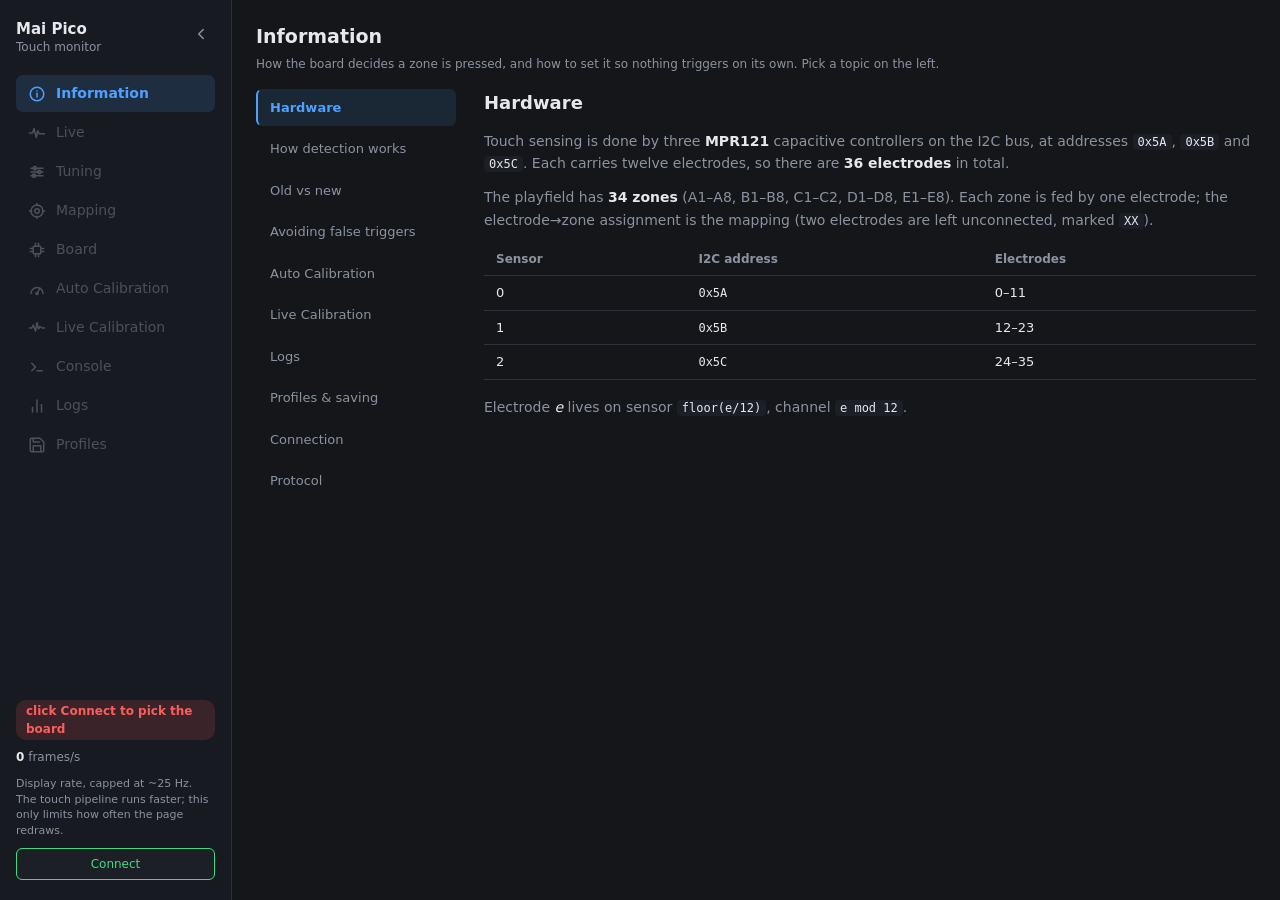
==== commit 09c75e48: "refactor: drop the latency feature, sharpen traces and exports The latency delay line is removed. It" ====
--- a/monitor/monitor.html
+++ b/monitor/monitor.html
@@ -201,11 +201,38 @@
               spike lasting one reading never makes 3 in a row and is dropped; a
               finger, present for dozens of readings, passes. Each step costs
               ~3 ms (an electrode is re-read every 3rd frame).</span></li>
-            <li><strong>Latency</strong> &mdash; an optional extra hold, to line
-              the input up with a slower device.
-              <span class="info-example"><em>Example</em> &mdash; latency 3
-              reports a press ~3 ms later. It filters nothing; leave it at
-              0.</span></li>
+            <li><strong>Gain (CDC / CDT)</strong> &mdash; the sensor's measuring
+              drive: CDC is the current pushed into the electrode (uA), CDT how
+              long it is pushed. This is not a filter to minimise &mdash; it
+              powers the measurement itself: at 0 no charge is injected and
+              nothing is measured at all. 16 / 1 sit mid-range and put a typical
+              pad in the middle of the 0-1023 reading scale; auto-config then
+              trims the current per electrode.
+              <span class="info-example"><em>Example</em> &mdash; press peaks at
+              40 with noise around 8; double the gain and they read ~80 and ~16
+              &mdash; bigger numbers, same ratio. After any change, re-run the
+              thresholds (every number just moved).</span></li>
+            <li><strong>Filter (FFI / SFI / ESI)</strong> &mdash; the chip's own
+              smoothing, applied before the firmware ever reads the value: FFI
+              and SFI average several samples, ESI sets the wait between samples.
+              <span class="info-example"><em>Example</em> &mdash; 0 1 0 (default)
+              is light and responsive; 0 1 3 spreads the samples over more time
+              &mdash; good anti-noise for a noisy panel, with barely any added
+              lag.</span></li>
+            <li><strong>Baseline tracking</strong>: the resting reference, the
+              &laquo;&nbsp;zero&nbsp;&raquo; each electrode is measured against
+              (<code>delta = baseline - filtered</code>). It drifts slowly with
+              temperature, humidity and dust, so it is re-centred continuously;
+              re-centring <strong>freezes while a zone is held</strong>, so a
+              long press is never quietly swallowed. <em>Set idle level</em>
+              (<code>rebase</code>) retakes it at once.<br>
+              The Tuning tab picks who maintains it: <strong>Chip
+              (MPR121)</strong>, recommended (well tuned, free), or
+              <strong>Firmware</strong>, one step every <em>rate</em> frames,
+              only useful to control that speed yourself.
+              <span class="info-example"><em>Example</em>: filtered reads 902,
+              901, 898 while the memorised baseline stays 900: the delta stays
+              ~0 at rest, and only a real touch moves it.</span></li>
           </ol>
           <p class="info-warn"><strong>Averaging and Debounce are
             independent</strong> &mdash; one filters the <em>value</em>, the
@@ -218,26 +245,6 @@
             have dropped it at avg&nbsp;1.<br><br>
             That is why the wizard keeps avg low and leans on debounce as the
             main anti-spike lever.</p>
-          <h3>The resting reference (baseline)</h3>
-          <p>The baseline is the &laquo;&nbsp;zero&nbsp;&raquo; each electrode is
-            measured against. It drifts slowly with temperature, humidity and
-            dust, so it is re-centred continuously &mdash; otherwise a zone would
-            slowly creep toward firing on its own, or go deaf.</p>
-          <p>Re-centring
-            <strong>freezes while a zone is held</strong>, so a long press is
-            never quietly swallowed.</p>
-          <p><em>Set idle level</em>
-            (<code>rebase</code>) retakes the reference immediately.</p>
-          <p>The Tuning tab lets you choose <strong>who keeps that zero up to
-            date</strong>:</p>
-          <ul class="info-steps">
-            <li><strong>Chip (MPR121)</strong> &mdash; the sensor tracks its own
-              zero and the firmware just reads it. Recommended: well tuned, and
-              free.</li>
-            <li><strong>Firmware</strong> &mdash; the firmware re-centres it
-              itself, one step every <em>rate</em> frames. Only useful to control
-              that speed yourself.</li>
-          </ul>
           <p class="info-warn"><strong>Not to be confused with the old
             detection.</strong><br><br>
             This choice only decides who maintains the
@@ -297,7 +304,7 @@
             and <strong>resting reference</strong> and decides for itself:
             <code>delta = baseline - filtered</code> against an
             <strong>absolute per-zone threshold</strong>, with a release margin,
-            a debounce count, optional averaging and latency.</p>
+            a debounce count and optional averaging.</p>
           <p>The MPR121 is still
             very much used &mdash; as a clean front-end (gain, filter) and as the
             keeper of the resting reference.</p>
@@ -518,6 +525,23 @@
           <p><strong>Typical use:</strong> leave the cabinet alone for a few
             minutes, come back, and read the Triggers column. Any zone above zero
             needs a higher threshold (or more debounce).</p>
+          <h3>Auto-save to disk</h3>
+          <p>The Logs tab can also write every session straight to your disk, so
+            you never have to remember an export.</p>
+          <p>Pick a folder once with <strong>Choose folder</strong>. In the Chrome
+            prompt, tick <strong>Allow on every visit</strong>: the page then
+            keeps the folder across reloads and starts saving on its own, with no
+            further click.</p>
+          <p>Each visit writes one file, named for the moment it started. Files
+            are filed by date:
+            <code>&lt;folder&gt;/YYYY/MM/maipico-session-...csv</code>, one folder
+            per year, then per month. The file grows as the session runs: new
+            samples are appended about once a minute, and once more when the board
+            is unplugged or the page is closed.</p>
+          <p>If the browser forgets the permission (it may ask again after a
+            while), the Logs tab shows a paused state: click <strong>Choose
+            folder</strong> once to allow it again. <strong>Disable</strong> stops
+            auto-save and forgets the folder.</p>
         </article>
 
         <article data-topic="profiles">
@@ -572,7 +596,7 @@
           <h3>Configuration &mdash; <code>C</code></h3>
           <p>Emitted on <code>feed on</code> and after every setting change:
             <code>C {json}</code>, carrying the per-zone thresholds, the mapping,
-            and every processing parameter (hyst, avg, latency, filter, gain,
+            and every processing parameter (hyst, avg, filter, gain,
             debounce, baseline mode, rate) plus the <code>saved</code> flag.</p>
           <h3>Commands</h3>
           <table class="cmd-table">
@@ -584,7 +608,6 @@
               <tr class="cmd-group"><th colspan="2">Processing</th></tr>
               <tr><td><code>hyst &lt;0&ndash;90&gt;</code></td><td>Release margin, % of threshold</td></tr>
               <tr><td><code>avg &lt;1&ndash;16&gt;</code></td><td>Moving-average window (1 = off, lowest latency)</td></tr>
-              <tr><td><code>latency &lt;0&ndash;9&gt;</code></td><td>Output delay, frames</td></tr>
               <tr><td><code>debounce &lt;on&gt; [off]</code></td><td>Consecutive samples before ON / OFF</td></tr>
               <tr><td><code>filter &lt;ffi&gt; &lt;sfi&gt; &lt;esi&gt;</code></td><td>MPR121 hardware pre-filter</td></tr>
               <tr><td><code>gain &lt;cdc&gt; &lt;cdt&gt;</code></td><td>MPR121 charge current / time</td></tr>
@@ -927,6 +950,19 @@
         <button type="button" id="log-session-json">Export session JSON</button>
       </div>
     </div>
+
+    <div class="panel">
+      <h2>Auto-save to disk</h2>
+      <p class="hint">Write every session straight to a folder on this computer,
+        with no manual export. Choose a folder once: each visit creates one file
+        under <code>YYYY/MM/</code>, appended while the session runs. Needs Chrome
+        or Edge.</p>
+      <div class="autosave-bar">
+        <button type="button" id="autosave-choose" class="primary">Choose folder</button>
+        <button type="button" id="autosave-disable" hidden>Disable</button>
+        <span id="autosave-status" class="autosave-status">Off.</span>
+      </div>
+    </div>
   </section>
 
   <!-- ==================== CALIBRATION ==================== -->
--- a/monitor/assets/css/base.css
+++ b/monitor/assets/css/base.css
@@ -144,6 +144,20 @@
 
 .actions { display: flex; flex-wrap: wrap; gap: 8px; }
 
+/* --- Auto-save to disk (Logs) ------------------------------------------- */
+
+.autosave-bar {
+  display: flex;
+  flex-wrap: wrap;
+  align-items: center;
+  gap: 8px 14px;
+}
+.autosave-status {
+  color: var(--muted);
+  font-size: 12px;
+  font-variant-numeric: tabular-nums;
+}
+
 /* --- Bars ---------------------------------------------------------------- */
 
 .bar { height: 4px; background: var(--well); border-radius: 2px; overflow: hidden; }
@@ -545,7 +559,6 @@
   padding: 8px 12px;
   background: var(--well);
   border-left: 3px solid var(--ok);
-  border-radius: 6px;
   color: var(--muted);
   max-width: 100ch;
 }
--- a/monitor/assets/css/maipico.css
+++ b/monitor/assets/css/maipico.css
@@ -448,6 +448,21 @@
   cursor: grab;
   user-select: none;
 }
+/* During a drag: the origin stays marked by a dashed ghost, and the chip being
+   moved is highlighted as the live drop preview (the row shifts around it). */
+.led-chip.led-slot {
+  border-style: dashed;
+  border-color: var(--muted);
+  background: transparent;
+  color: var(--muted);
+  opacity: 0.45;
+}
+.led-chip.dragging {
+  border-color: var(--accent);
+  color: var(--accent);
+  background: var(--well);
+  cursor: grabbing;
+}
 /* Console log: colour the typed command, put a clear separator before each
    command block, and dim the bare prompt lines the firmware echoes. */
 .log-cmd { color: var(--ok); font-weight: 600; }
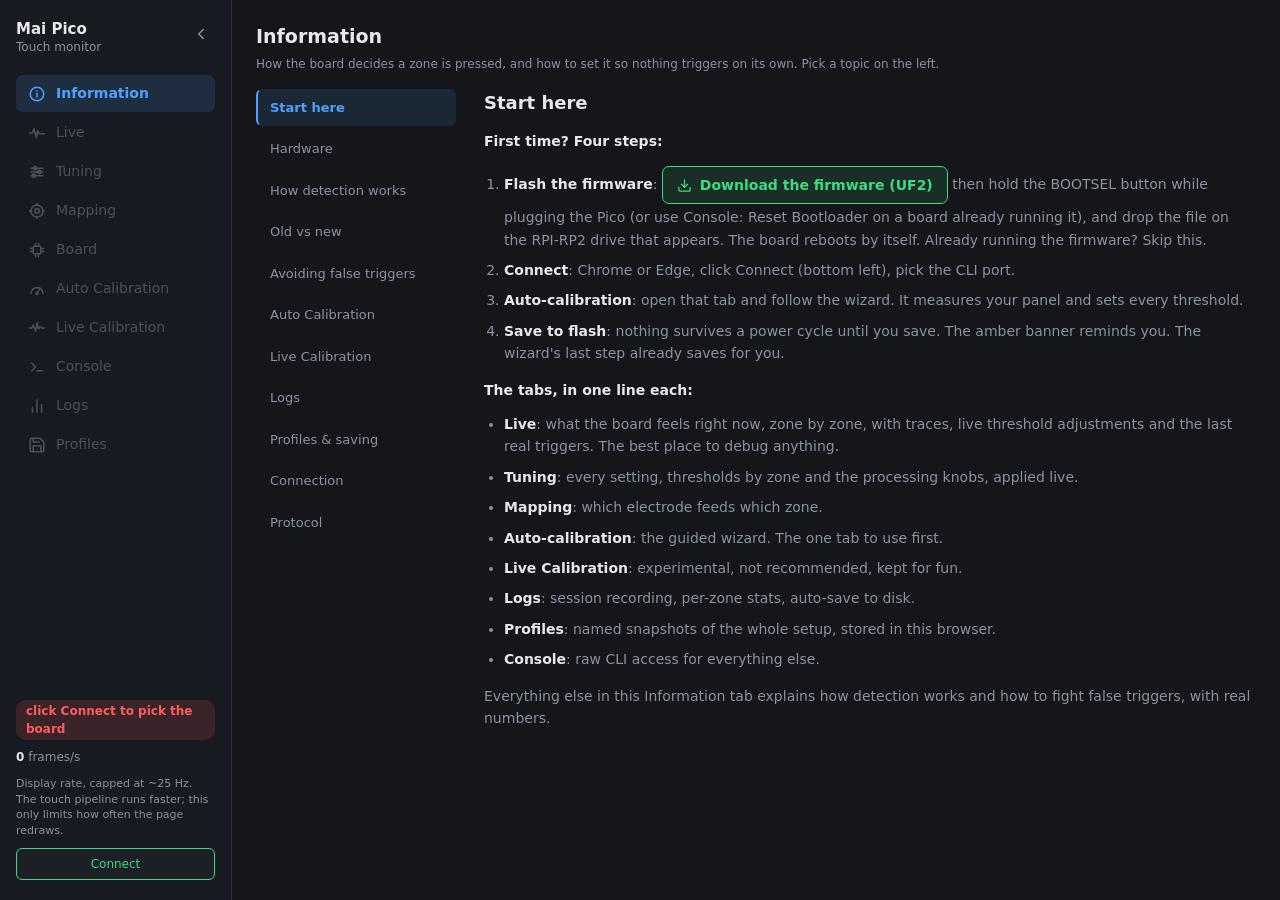
==== commit c53b3ef6: "feat(monitor): make the wizard usable on a real panel Thresholds land at the midpoint between the me" ====
--- a/monitor/monitor.html
+++ b/monitor/monitor.html
@@ -57,6 +57,10 @@
       <span>Profiles</span></button></li>
   </ul>
 
+  <button type="button" id="sidebar-save" class="sidebar-save" data-cmd="save" hidden>
+    <span class="save-dot"></span><span class="save-text">Unsaved - Save to flash</span>
+  </button>
+
   <div class="sidebar-status">
     <span id="link" class="badge badge-off">disconnected</span>
     <div class="stat"><b id="rate">0</b> frames/s</div>
@@ -99,7 +103,8 @@
 
     <div class="info-layout">
       <nav class="info-nav">
-        <button type="button" data-topic="hardware" class="active">Hardware</button>
+        <button type="button" data-topic="start" class="active">Start here</button>
+        <button type="button" data-topic="hardware">Hardware</button>
         <button type="button" data-topic="detection">How detection works</button>
         <button type="button" data-topic="compare">Old vs new</button>
         <button type="button" data-topic="guide">Avoiding false triggers</button>
@@ -112,7 +117,49 @@
       </nav>
 
       <div class="info-content">
-        <article data-topic="hardware" class="active">
+        <article data-topic="start" class="active">
+          <h2>Start here</h2>
+          <p><strong>First time? Four steps:</strong></p>
+          <ol class="info-steps">
+            <li><strong>Flash the firmware</strong>:
+              <a class="dl-btn" href="firmware/mai_pico.uf2" download>
+                <svg viewBox="0 0 24 24" fill="none" stroke="currentColor" stroke-width="2" stroke-linecap="round" stroke-linejoin="round" aria-hidden="true"><path d="M21 15v4a2 2 0 0 1-2 2H5a2 2 0 0 1-2-2v-4"></path><polyline points="7 10 12 15 17 10"></polyline><line x1="12" y1="15" x2="12" y2="3"></line></svg>
+                Download the firmware (UF2)</a>
+              then hold the BOOTSEL button while plugging the Pico (or use
+              Console: Reset Bootloader on a board already running it), and
+              drop the file on the RPI-RP2 drive that appears. The board reboots
+              by itself. Already running the firmware? Skip this.</li>
+            <li><strong>Connect</strong>: Chrome or Edge, click Connect (bottom
+              left), pick the CLI port.</li>
+            <li><strong>Auto-calibration</strong>: open that tab and follow the
+              wizard. It measures your panel and sets every threshold.</li>
+            <li><strong>Save to flash</strong>: nothing survives a power cycle
+              until you save. The amber banner reminds you. The wizard's last
+              step already saves for you.</li>
+          </ol>
+          <p><strong>The tabs, in one line each:</strong></p>
+          <ul class="info-steps">
+            <li><strong>Live</strong>: what the board feels right now, zone by
+              zone, with traces, live threshold adjustments and the last real
+              triggers. The best place to debug anything.</li>
+            <li><strong>Tuning</strong>: every setting, thresholds by zone and
+              the processing knobs, applied live.</li>
+            <li><strong>Mapping</strong>: which electrode feeds which zone.</li>
+            <li><strong>Auto-calibration</strong>: the guided wizard. The one
+              tab to use first.</li>
+            <li><strong>Live Calibration</strong>: experimental, not
+              recommended, kept for fun.</li>
+            <li><strong>Logs</strong>: session recording, per-zone stats,
+              auto-save to disk.</li>
+            <li><strong>Profiles</strong>: named snapshots of the whole setup,
+              stored in this browser.</li>
+            <li><strong>Console</strong>: raw CLI access for everything else.</li>
+          </ul>
+          <p>Everything else in this Information tab explains how detection
+            works and how to fight false triggers, with real numbers.</p>
+        </article>
+
+        <article data-topic="hardware">
           <h2>Hardware</h2>
           <p>Touch sensing is done by three <strong>MPR121</strong> capacitive
             controllers on the I2C bus, at addresses <code>0x5A</code>,
@@ -142,13 +189,13 @@
             with the touch.</p>
           <p>Step by step: each electrode constantly reports a raw reading
             (<strong>filtered</strong>), around 900 when nothing touches it
-            &mdash; not 0. The firmware memorises that resting value: the
+            - not 0. The firmware memorises that resting value: the
             <strong>baseline</strong>.</p>
           <p>A finger near the pad steals a bit of
             charge, so the raw reading <em>drops below the baseline</em>
             (say 900 &rarr; 815).</p>
-          <p>The delta is simply &laquo;&nbsp;how far below
-            rest am I right now&nbsp;&raquo;:</p>
+          <p>The delta is simply &laquo; how far below
+            rest am I right now &raquo;:</p>
           <pre class="info-diagram">                    at rest      finger on the pad
 filtered (raw)         900    ->     815     the reading DROPS
 baseline (memorised)   900           900     the reference stays put
@@ -168,59 +215,59 @@
         rest     press    release</pre>
           <h3>Tuning available</h3>
           <ol class="info-steps">
-            <li><strong>Averaging</strong> &mdash; the last few frames are
+            <li><strong>Averaging</strong> - the last few frames are
               averaged (<em>avg</em>) to shed the couple of counts of noise a
               single frame carries.
-              <span class="info-example"><em>Example</em> &mdash; readings 5, 6,
+              <span class="info-example"><em>Example</em> - readings 5, 6,
               60, 5 (that 60 is a noise spike). With avg 1 the firmware sees 60
               and may fire; with avg 4 it sees (5+6+60+5)/4 = 19: no trigger.
               The cost is real lag: one electrode is re-read every ~3 ms, so avg
-              4 spreads a press over ~12 ms and avg 10 over ~30 ms &mdash;
+              4 spreads a press over ~12 ms and avg 10 over ~30 ms -
               clearly felt in play. Stay at 1-3.</span></li>
-            <li><strong>Threshold</strong> &mdash; a zone turns <em>on</em> when
+            <li><strong>Threshold</strong> - a zone turns <em>on</em> when
               its delta reaches the zone's threshold. Higher threshold means
               less sensitive.
-              <span class="info-example"><em>Example</em> &mdash; a zone rests at
+              <span class="info-example"><em>Example</em> - a zone rests at
               5-10 and a firm press peaks at 120: a threshold of 40 clears the
               noise and still catches a quick tap. At 10 it fires on its own; at
               110 quick taps are missed.</span></li>
-            <li><strong>Release margin (hyst)</strong> &mdash; once on, a zone
+            <li><strong>Release margin (hyst)</strong> - once on, a zone
               stays on until the delta falls under
               <code>threshold x (1 - hyst/100)</code>. This stops a finger
               resting at the limit from flickering on and off.
-              <span class="info-example"><em>Example</em> &mdash; threshold 50,
+              <span class="info-example"><em>Example</em> - threshold 50,
               hyst 25%: the zone turns on at 50 and only releases below 37;
               anything wobbling between 37 and 50 changes nothing.</span>
               A firm tap never
-              needs it &mdash; it matters on <em>holds and slides</em>, where a
+              needs it - it matters on <em>holds and slides</em>, where a
               light or lifting finger hovers near the threshold.</li>
-            <li><strong>Debounce</strong> &mdash; a change must hold for
+            <li><strong>Debounce</strong> - a change must hold for
               <em>debounce on</em> / <em>debounce off</em> frames before it is
               accepted, filtering out one-frame glitches.
-              <span class="info-example"><em>Example</em> &mdash; with on 3, a
+              <span class="info-example"><em>Example</em> - with on 3, a
               spike lasting one reading never makes 3 in a row and is dropped; a
               finger, present for dozens of readings, passes. Each step costs
               ~3 ms (an electrode is re-read every 3rd frame).</span></li>
-            <li><strong>Gain (CDC / CDT)</strong> &mdash; the sensor's measuring
+            <li><strong>Gain (CDC / CDT)</strong> - the sensor's measuring
               drive: CDC is the current pushed into the electrode (uA), CDT how
-              long it is pushed. This is not a filter to minimise &mdash; it
+              long it is pushed. This is not a filter to minimise - it
               powers the measurement itself: at 0 no charge is injected and
               nothing is measured at all. 16 / 1 sit mid-range and put a typical
               pad in the middle of the 0-1023 reading scale; auto-config then
               trims the current per electrode.
-              <span class="info-example"><em>Example</em> &mdash; press peaks at
+              <span class="info-example"><em>Example</em> - press peaks at
               40 with noise around 8; double the gain and they read ~80 and ~16
-              &mdash; bigger numbers, same ratio. After any change, re-run the
+              - bigger numbers, same ratio. After any change, re-run the
               thresholds (every number just moved).</span></li>
-            <li><strong>Filter (FFI / SFI / ESI)</strong> &mdash; the chip's own
+            <li><strong>Filter (FFI / SFI / ESI)</strong> - the chip's own
               smoothing, applied before the firmware ever reads the value: FFI
               and SFI average several samples, ESI sets the wait between samples.
-              <span class="info-example"><em>Example</em> &mdash; 0 1 0 (default)
+              <span class="info-example"><em>Example</em> - 0 1 0 (default)
               is light and responsive; 0 1 3 spreads the samples over more time
-              &mdash; good anti-noise for a noisy panel, with barely any added
+              - good anti-noise for a noisy panel, with barely any added
               lag.</span></li>
             <li><strong>Baseline tracking</strong>: the resting reference, the
-              &laquo;&nbsp;zero&nbsp;&raquo; each electrode is measured against
+              &laquo; zero &raquo; each electrode is measured against
               (<code>delta = baseline - filtered</code>). It drifts slowly with
               temperature, humidity and dust, so it is re-centred continuously;
               re-centring <strong>freezes while a zone is held</strong>, so a
@@ -234,51 +281,52 @@
               901, 898 while the memorised baseline stays 900: the delta stays
               ~0 at rest, and only a real touch moves it.</span></li>
           </ol>
+          <h3>Timing</h3>
+          <p>The control loop runs at <strong>1 kHz</strong>. The three sensors
+            are read one per frame (round-robin), so each refreshes about every
+            3 ms and the decision adds only a few milliseconds - below what
+            is perceptible.</p>
+          <p>The real limit is the MPR121's own sampling rate, not
+            how fast the firmware reads it.</p>
+          <h3>Notes</h3>
           <p class="info-warn"><strong>Averaging and Debounce are
-            independent</strong> &mdash; one filters the <em>value</em>, the
+            independent</strong> - one filters the <em>value</em>, the
             other filters the <em>duration</em>. Debounce does <strong>not</strong>
             need to be &ge; avg.<br><br>
             Averaging dilutes a spike's height but <em>stretches it over avg
             frames</em>; debounce rejects anything short, whatever its height.
             A one-frame spike of 150 averaged over 3 becomes ~50 for 3 frames
-            in a row &mdash; enough to sneak past a debounce of 3 that would
-            have dropped it at avg&nbsp;1.<br><br>
+            in a row - enough to sneak past a debounce of 3 that would
+            have dropped it at avg 1.<br><br>
             That is why the wizard keeps avg low and leans on debounce as the
             main anti-spike lever.</p>
           <p class="info-warn"><strong>Not to be confused with the old
             detection.</strong><br><br>
-            This choice only decides who maintains the
+            The Chip / Firmware choice only decides who maintains the
             resting reference.<br><br>
-            The touch decision itself &mdash; threshold,
-            release margin, debounce &mdash; is <strong>always</strong> made by
+            The touch decision itself - threshold,
+            release margin, debounce - is <strong>always</strong> made by
             the firmware, in both modes.<br><br>
             See <em>Old vs new</em>.</p>
-          <h3>Timing</h3>
-          <p>The control loop runs at <strong>1 kHz</strong>. The three sensors
-            are read one per frame (round-robin), so each refreshes about every
-            3 ms and the decision adds only a few milliseconds &mdash; below what
-            is perceptible.</p>
-          <p>The real limit is the MPR121's own sampling rate, not
-            how fast the firmware reads it.</p>
         </article>
 
         <article data-topic="compare">
           <h2>Old vs new detection</h2>
           <p>The stock Mai Pico firmware and this one decide a touch in
             fundamentally different places. <strong>This is not a setting</strong>
-            &mdash; the new way is now the only way; there is no switch back.</p>
-
-          <p class="info-warn"><strong>Two separate questions &mdash; do not mix
-            them.</strong><br><br>
-            (1)&nbsp;<em>Who decides a touch?</em> The firmware. Always. That is
-            what &laquo;&nbsp;new (software)&nbsp;&raquo; means, and it is not a
-            choice.<br><br>
-            (2)&nbsp;<em>Who keeps the baseline number fresh?</em> A bookkeeping
-            detail, set in Tuning (<em>Chip&nbsp;/&nbsp;Firmware</em>). The
+            - the new way is now the only way; there is no switch back.</p>
+
+          <p class="info-warn"><strong>Two separate questions - do not mix
+            them.</strong><br>
+            (1) <em>Who decides a touch?</em> The firmware. Always. That is
+            what &laquo; new (software) &raquo; means, and it is not a
+            choice.<br>
+            (2) <em>Who keeps the baseline number fresh?</em> A bookkeeping
+            detail, set in Tuning (<em>Chip / Firmware</em>). The
             baseline is just an input to the decision; whoever maintains it, the
             decision itself stays in the firmware.<br><br>
-            So &laquo;&nbsp;new detection with Chip baseline&nbsp;&raquo; is not
-            &laquo;&nbsp;going back to hardware&nbsp;&raquo; &mdash; it is the
+            So &laquo; new detection with Chip baseline &raquo; is not
+            &laquo; going back to hardware &raquo; - it is the
             new detection, with the chip doing a clerk's job it happens to be
             good at.</p>
           <pre class="info-diagram">MPR121 chip (front-end)          firmware (the referee)
@@ -297,7 +345,7 @@
             22, release 15), nudged one step at a time with <code>sense +</code> /
             <code>sense -</code>.</p>
           <p>You could never see <em>by how much</em> a zone
-            had passed &mdash; only that it had.</p>
+            had passed - only that it had.</p>
 
           <h3>New (software) detection</h3>
           <p>The firmware reads each electrode's <strong>filtered value</strong>
@@ -306,7 +354,7 @@
             <strong>absolute per-zone threshold</strong>, with a release margin,
             a debounce count and optional averaging.</p>
           <p>The MPR121 is still
-            very much used &mdash; as a clean front-end (gain, filter) and as the
+            very much used - as a clean front-end (gain, filter) and as the
             keeper of the resting reference.</p>
           <p>That visibility is what makes everything else possible: the traces,
             the logs, the auto-calibration and the live calibration all need to
@@ -326,7 +374,7 @@
             </tbody>
           </table>
 
-          <h3>Native &mdash; pros and cons</h3>
+          <h3>Native - pros and cons</h3>
           <ul class="info-steps">
             <li><strong>+</strong> Simplest, lowest latency: the chip reports a press directly.</li>
             <li><strong>+</strong> Negligible I2C traffic; uses the MPR121's optimised detection.</li>
@@ -335,30 +383,30 @@
             <li><strong>-</strong> Hard to remove occasional spurious triggers precisely.</li>
           </ul>
 
-          <h3>New &mdash; pros and cons</h3>
+          <h3>New - pros and cons</h3>
           <ul class="info-steps">
-            <li><strong>+</strong> Absolute per-zone threshold, hysteresis and debounce &mdash; set each zone just above its own noise.</li>
+            <li><strong>+</strong> Absolute per-zone threshold, hysteresis and debounce - set each zone just above its own noise.</li>
             <li><strong>+</strong> Live delta / baseline per zone (and the trace), so tuning is visible, not guesswork.</li>
             <li><strong>+</strong> Directly attacks the "too sensitive / false triggers" problem; the front-end (gain, filter) stays tunable.</li>
             <li><strong>-</strong> More moving parts and a little more code.</li>
-            <li><strong>-</strong> Reads every electrode and decides in firmware &mdash; a few ms more latency and more bus traffic than a bare hardware flag.</li>
+            <li><strong>-</strong> Reads every electrode and decides in firmware - a few ms more latency and more bus traffic than a bare hardware flag.</li>
           </ul>
 
-          <h3>Performance &mdash; is the new path fast enough?</h3>
+          <h3>Performance - is the new path fast enough?</h3>
           <p>Yes, comfortably. The loop stays at <strong>1 kHz</strong>; the
             sensors are read round-robin (each about 333 Hz) and the software
-            decision adds only a few milliseconds &mdash; imperceptible in play.
+            decision adds only a few milliseconds - imperceptible in play.
             Reading faster gains nothing: the MPR121's own sample rate is the real
             limit.</p>
           <p>Pushing latency lower would mean flooding the shared I2C bus (it also
             carries the NFC reader) or shortening the chip's filters, which
-            <em>raises</em> noise &mdash; the opposite of the goal.</p>
+            <em>raises</em> noise - the opposite of the goal.</p>
           <p>The one clean
             lever, if ever needed, is DMA I2C reads; today that would be premature
             optimisation.</p>
           <p><strong>In short:</strong> the native path is the leanest and
             lowest-latency but blunt; the new path trades a little latency and I2C
-            traffic for fine, visible, per-zone control &mdash; the right call when
+            traffic for fine, visible, per-zone control - the right call when
             the goal is to stop unwanted triggers without dulling real touches.</p>
         </article>
 
@@ -372,17 +420,17 @@
               the delta of each zone: that is the resting noise floor.</li>
             <li>Note the highest resting delta a zone reaches on its own.</li>
             <li>In <strong>Tuning</strong>, set that zone's threshold a little
-              above that figure &mdash; enough margin that noise never reaches
+              above that figure - enough margin that noise never reaches
               it, low enough that a real touch clears it easily.</li>
             <li>If a zone still scintillates at the limit, raise
               <strong>hyst</strong> (release margin) and/or
               <strong>debounce</strong>.</li>
             <li>If the resting delta has drifted away from zero, press
               <strong>Set idle level</strong> to retake the baseline untouched.</li>
-            <li>When it behaves, press <strong>Save to flash</strong> &mdash;
+            <li>When it behaves, press <strong>Save to flash</strong> -
               nothing survives a power cycle until you do.</li>
           </ol>
-          <p>Doing this by hand for 34 zones is tedious &mdash;
+          <p>Doing this by hand for 34 zones is tedious -
             <strong>Auto Calibration</strong> measures both numbers for you.</p>
         </article>
 
@@ -402,16 +450,16 @@
 
           <h3>The five steps</h3>
           <ol class="info-steps">
-            <li><strong>Noise &amp; auto-tune</strong> &mdash; about a minute,
+            <li><strong>Noise &amp; auto-tune</strong> - about a minute,
               <em>hands off the glass</em>. The wizard first resets the board
               itself (no need to press <em>Set idle level</em>), reads the native
-              noise, then tries a couple of reactivity-first tweaks &mdash; a
-              little averaging, a little debounce &mdash; and keeps one only if it
+              noise, then tries a couple of reactivity-first tweaks - a
+              little averaging, a little debounce - and keeps one only if it
               cuts the worst zone's noise by a clear margin. An action log shows
-              every step (&laquo;&nbsp;edit param avg 1 &rarr; 2&nbsp;&raquo;,
-              &laquo;&nbsp;keeping avg 1&nbsp;&raquo;) with a live all-zones trace
-              underneath. A final 15&nbsp;s pass fixes each zone's noise floor.</li>
-            <li><strong>Press</strong> &mdash; zone by zone, at your own pace:
+              every step (&laquo; edit param avg 1 &rarr; 2 &raquo;,
+              &laquo; keeping avg 1 &raquo;) with a live all-zones trace
+              underneath. A final 15 s pass fixes each zone's noise floor.</li>
+            <li><strong>Press</strong> - zone by zone, at your own pace:
               press firmly three times, then <em>tap briefly five times</em> (about
               once a second) so the wizard learns both a firm press and a fast
               in-game tap. It counts real presses, not a clock. A short beep marks
@@ -421,20 +469,24 @@
               noise) sits under the buttons. If a different pad answers strongest,
               a <em>check mapping</em> chip offers a one-click remap. Jump to any
               zone from the strip to redo it.</li>
-            <li><strong>Results</strong> &mdash; the suggested threshold per zone,
-              placed just above its noise. A zone marked <em>risky</em> has noise
+            <li><strong>Results</strong> - the suggested threshold per zone,
+              placed midway between its noise and its fast taps. The midpoint
+              matters because a hovering finger between two rapid taps keeps a
+              residual delta above the noise: a threshold sitting right on the
+              noise would keep its release under that residual and the zone would
+              never let go during a spam. A zone marked <em>risky</em> has noise
               almost as strong as its press, or a threshold uncomfortably close to
               its fast taps: watch that one. The <em>Quick</em> column shows the
               measured fast-tap level. Skipped zones keep their current value. The
-              recommended global settings are seeded from step&nbsp;1's auto-tune
+              recommended global settings are seeded from step 1's auto-tune
               and stay editable here.</li>
-            <li><strong>Verify</strong> &mdash; the suggested thresholds go to the
+            <li><strong>Verify</strong> - the suggested thresholds go to the
               board, then a full minute hands-off counts every <em>real</em>
               trigger a zone fires on its own. <strong>Apply &amp; re-verify</strong>
               applies the ticked raises and runs another minute automatically,
               looping until a clean pass with no false trigger. You can also raise
               or lower zones by hand and apply once.</li>
-            <li><strong>Profile</strong> &mdash; stores the whole thing (including
+            <li><strong>Profile</strong> - stores the whole thing (including
               the measured noise, press and fast-tap numbers) as a profile you can
               re-apply later.</li>
           </ol>
@@ -455,12 +507,12 @@
           <p class="info-warn"><strong>On this cabinet, prefer Auto
             Calibration.</strong><br><br>
             Live calibration only lowers thresholds, and Mai
-            Pico's standby noise can be mistaken for a missed press &mdash; so it
+            Pico's standby noise can be mistaken for a missed press - so it
             lowers a zone that was fine and makes false triggers worse.<br><br>
             Use it only
             on a very quiet panel, or as a second opinion after Auto Calibration.</p>
           <p>Auto Calibration measures a firm, deliberate press. In a real song
-            you tap fast and light, so a zone can reach 80&nbsp;% of its
+            you tap fast and light, so a zone can reach 80 % of its
             calibrated peak and be missed. Those are <strong>near-misses</strong>:
             a clear gesture that never triggered.</p>
           <pre class="info-diagram">press A    72  ####################     -&gt; hit (counted)
@@ -469,11 +521,11 @@
 noise       7  #                        -&gt; ignored, too small and too brief</pre>
           <h3>How it tells a real gesture from noise</h3>
           <p>For each zone it follows the resting noise level, then watches every
-            &laquo;&nbsp;bump&nbsp;&raquo; that rises clearly above it and lasts
+            &laquo; bump &raquo; that rises clearly above it and lasts
             more than a frame or two.</p>
           <p>Noise is small and brief; a finger is big
             and lasts.</p>
-          <p>Slides work naturally too &mdash; each zone follows its own
+          <p>Slides work naturally too - each zone follows its own
             bump, overlaps included.</p>
           <p>Each bump is then classified against the firmware's <em>own</em>
             decision:<br>
@@ -485,7 +537,7 @@
           <ol class="info-steps">
             <li><strong>Start</strong>, then play a song normally. Pause and
               resume freely; the table updates a couple of times a second.</li>
-            <li><strong>Stop &amp; review</strong> &mdash; zones with repeated
+            <li><strong>Stop &amp; review</strong> - zones with repeated
               near-misses get a suggested <em>lower</em> threshold, placed just
               under the strongest missed gesture (never below the noise).</li>
             <li>Accept them one by one or all at once, then <strong>Save to
@@ -493,41 +545,43 @@
           </ol>
           <p><strong>Auto-apply</strong> (off by default) lowers a zone live, in
             the middle of play, once it has missed repeatedly and gone quiet for
-            ~10&nbsp;s. Handy, but you are tuning blind &mdash; leave it off until
+            ~10 s. Handy, but you are tuning blind - leave it off until
             you trust the numbers.</p>
           <p class="info-warn">A tap that <em>passed</em> the threshold and still
             did not trigger was blocked by <strong>debounce</strong>, not by the
             threshold.<br><br>
             It is shown as a near-miss for information, but lowering
-            the threshold would not help &mdash; lower <em>debounce on</em>
+            the threshold would not help - lower <em>debounce on</em>
             instead.</p>
         </article>
 
         <article data-topic="logs">
           <h2>Logs</h2>
-          <p><strong>In one line:</strong> a black box that keeps recording, so
-            you can catch the rare glitch you cannot sit and wait for.</p>
-          <p>Recording runs continuously while the board is connected. Per zone it
-            keeps three numbers:</p>
+          <p><strong>In one line:</strong> live counters that never stop, plus a
+            sample recorder you start by hand when you want a deep trace.</p>
+          <p>The per-zone stats run continuously while the board is connected.
+            They keep three numbers:</p>
           <ul class="info-steps">
-            <li><strong>Peak</strong> &mdash; the strongest delta ever seen. Your
+            <li><strong>Peak</strong> - the strongest delta ever seen. Your
               presses live here.</li>
-            <li><strong>Noise</strong> &mdash; the highest delta reached
+            <li><strong>Noise</strong> - the highest delta reached
               <em>while the zone was not active</em>. This is the number a
               threshold must clear.</li>
-            <li><strong>Triggers</strong> &mdash; how many times the zone fired.
+            <li><strong>Triggers</strong> - how many times the zone fired.
               Left alone on a quiet panel, this should stay at <strong>0</strong>;
               anything else is a phantom trigger.</li>
           </ul>
-          <p>Samples are kept in a rolling window (the oldest are dropped), and
-            can be <strong>exported as CSV or JSON</strong> to study offline &mdash;
+          <p>The sample recording, by contrast, only runs after you press
+            <strong>Start recording</strong> in the Logs tab. Samples are kept in
+            a rolling window (the oldest are dropped), and can be
+            <strong>exported as CSV or JSON</strong> to study offline -
             that is how the noisy zones of this cabinet were first mapped.</p>
           <p><strong>Typical use:</strong> leave the cabinet alone for a few
             minutes, come back, and read the Triggers column. Any zone above zero
             needs a higher threshold (or more debounce).</p>
           <h3>Auto-save to disk</h3>
-          <p>The Logs tab can also write every session straight to your disk, so
-            you never have to remember an export.</p>
+          <p>The Logs tab can also write every recording straight to your disk,
+            so you never have to remember an export.</p>
           <p>Pick a folder once with <strong>Choose folder</strong>. In the Chrome
             prompt, tick <strong>Allow on every visit</strong>: the page then
             keeps the folder across reloads and starts saving on its own, with no
@@ -546,20 +600,20 @@
 
         <article data-topic="profiles">
           <h2>Profiles &amp; saving</h2>
-          <h3>Two very different &laquo;&nbsp;saves&nbsp;&raquo;</h3>
+          <h3>Two very different &laquo; saves &raquo;</h3>
           <p>Every change you make is applied to the board <strong>immediately</strong>,
             but lives only in its memory. Two separate things decide what
             survives:</p>
           <ul class="info-steps">
-            <li><strong>Save to flash</strong> &mdash; writes the current settings
+            <li><strong>Save to flash</strong> - writes the current settings
               into the board itself, so it boots on them. The orange banner is
               there to remind you something is not saved yet.</li>
-            <li><strong>Profiles</strong> &mdash; named snapshots kept
+            <li><strong>Profiles</strong> - named snapshots kept
               <em>in this browser</em>, so you can juggle several setups (a
               cautious one, an aggressive one, one per panel) and switch back.</li>
           </ul>
           <p class="info-warn">Applying a profile sends it to the board but does
-            <strong>not</strong> make it permanent &mdash; you still need
+            <strong>not</strong> make it permanent - you still need
             <em>Save to flash</em>.</p>
           <p>Because nothing is written until you ask, the fastest way to undo a
             bad experiment is simply to <strong>unplug the board</strong>: it
@@ -574,7 +628,7 @@
             needs Chrome or Edge. Press <em>Connect</em> and pick the board in
             the browser prompt.</p>
           <p>The Mai Pico exposes several USB interfaces. Choose the one labelled
-            <strong>Command Line</strong> (the <code>.2</code> interface) &mdash;
+            <strong>Command Line</strong> (the <code>.2</code> interface) -
             not the game input interface. Its USB id is
             <code>VID 0ca3 / PID 0021</code>.</p>
           <p>Once connected, the command prompt is <code>mai_pico&gt;</code>. The
@@ -587,13 +641,13 @@
         <article data-topic="protocol">
           <h2>Protocol</h2>
           <p>The board emits two kinds of machine line, plus plain console text.</p>
-          <h3>Live frame &mdash; <code>F</code></h3>
+          <h3>Live frame - <code>F</code></h3>
           <p>One per frame, 74 space-separated tokens:</p>
           <pre class="info-diagram">F  &lt;36 filtered&gt;  &lt;36 delta&gt;  &lt;16-hex zone bitmap&gt;</pre>
           <p>36 <em>filtered</em> readings then 36 <em>delta</em> values, one per
             electrode (0&ndash;35). The final token is a 64-bit bitmap of the
             active zones, as 16 hex characters.</p>
-          <h3>Configuration &mdash; <code>C</code></h3>
+          <h3>Configuration - <code>C</code></h3>
           <p>Emitted on <code>feed on</code> and after every setting change:
             <code>C {json}</code>, carrying the per-zone thresholds, the mapping,
             and every processing parameter (hyst, avg, filter, gain,
@@ -648,7 +702,7 @@
       </div>
       <p class="hint">Delta is what the firmware compares to each threshold. Pick
         a zone or electrode to trace it over time. Set idle level retakes the
-        baseline from the current reading &mdash; do it untouched.</p>
+        baseline from the current reading - do it untouched.</p>
     </header>
 
     <div class="readout">
@@ -691,28 +745,13 @@
         </div>
 
         <div class="panel">
-          <h2>Trace &mdash; all zones</h2>
+          <h2>Trace - all zones</h2>
           <p class="hint">Every zone's delta at once, one colour per zone. A line
             drifting up while nothing is touched is a zone picking up noise.</p>
           <canvas id="spark-all" class="spark" width="600" height="220"></canvas>
           <div id="spark-all-legend" class="spark-all-legend"></div>
         </div>
       </div>
-    </div>
-
-    <div class="panel" id="zone-view">
-      <h2>Zones</h2>
-      <p class="hint">Filtered / baseline / delta per zone. The marker on each
-        bar is the zone's threshold; the bar turns red once the delta crosses
-        it.</p>
-      <div id="zone-cards" class="sensor-grid"></div>
-    </div>
-
-    <div class="panel" id="electrode-view" hidden>
-      <h2>Electrodes</h2>
-      <p class="hint">All 36 electrodes, grouped by sensor. Each shows the zone
-        it powers (or XX when unconnected).</p>
-      <div id="electrode-cards"></div>
     </div>
 
     <div class="panel" id="last-triggers">
@@ -735,6 +774,21 @@
         </table>
       </div>
     </div>
+
+    <div class="panel" id="zone-view">
+      <h2>Zones</h2>
+      <p class="hint">Filtered / baseline / delta per zone. The marker on each
+        bar is the zone's threshold; the bar turns red once the delta crosses
+        it.</p>
+      <div id="zone-cards" class="sensor-grid"></div>
+    </div>
+
+    <div class="panel" id="electrode-view" hidden>
+      <h2>Electrodes</h2>
+      <p class="hint">All 36 electrodes, grouped by sensor. Each shows the zone
+        it powers (or XX when unconnected).</p>
+      <div id="electrode-cards"></div>
+    </div>
   </section>
 
   <!-- ==================== TUNING ==================== -->
@@ -746,7 +800,12 @@
     </header>
 
     <div class="panel">
-      <h2>Signal processing</h2>
+      <div class="profiles-head">
+        <h2>Signal processing</h2>
+        <div class="actions">
+          <button type="button" id="proc-reset-defaults">Reset to defaults</button>
+        </div>
+      </div>
       <p class="hint">How the raw readings become a press. These apply to every
         zone; per-zone thresholds are set below.</p>
       <div id="processing"></div>
@@ -770,12 +829,9 @@
           </label>
           <button type="submit">Apply to all</button>
         </form>
-        <table class="zone-table">
-          <thead>
-            <tr><th>Zone</th><th>Threshold</th><th>Delta</th><th></th></tr>
-          </thead>
-          <tbody id="threshold-rows"></tbody>
-        </table>
+        <p class="hint">Each cell shows the zone's threshold and its live delta;
+          the bar fills and turns red as the delta reaches the threshold.</p>
+        <div id="threshold-rows" class="zone-grid"></div>
       </div>
     </div>
   </section>
@@ -815,12 +871,9 @@
           <button type="button" id="calibrate-stop">Stop</button>
         </div>
 
-        <table class="zone-table">
-          <thead>
-            <tr><th>Zone</th><th>Electrode</th><th>Sensor:Ch</th><th>Delta</th><th></th></tr>
-          </thead>
-          <tbody id="mapping-rows"></tbody>
-        </table>
+        <p class="hint">Each cell shows the zone, its electrode number and the
+          <code>sensor:channel</code> it lands on, with the live delta below.</p>
+        <div id="mapping-rows" class="zone-grid"></div>
       </div>
     </div>
   </section>
@@ -869,7 +922,7 @@
       <p class="hint">Save the board's current configuration under a name, then
         restore it later, inspect it, or move it between browsers as a JSON file.
         Applying a profile sends every setting to the board but never saves to
-        flash on its own &mdash; use Save to flash once you are happy.</p>
+        flash on its own - use Save to flash once you are happy.</p>
     </header>
 
     <div class="panel">
@@ -913,6 +966,37 @@
     </header>
 
     <div class="panel">
+      <h2>Auto-save to disk</h2>
+      <p class="hint">Write every recording straight to a folder on this computer,
+        with no manual export. Choose a folder once: each recording creates one
+        file under <code>YYYY/MM/</code>, appended while it runs. Needs Chrome
+        or Edge.</p>
+      <div class="autosave-bar">
+        <button type="button" id="autosave-choose" class="primary">Choose folder</button>
+        <button type="button" id="autosave-disable" hidden>Disable</button>
+        <span id="autosave-status" class="autosave-status">Off.</span>
+      </div>
+    </div>
+
+    <div class="panel">
+      <h2>Session recording</h2>
+      <p class="hint">Off until started. While it runs, samples are kept in a
+        rolling window of the last 30000 (about 20 minutes at 25 Hz); Stop
+        freezes them for export, Clear empties the session.</p>
+      <div class="log-record-bar">
+        <button type="button" id="log-rec-toggle" class="primary">Start recording</button>
+        <button type="button" id="log-record">Clear log</button>
+        <span class="readout-label">State</span><b id="log-rec-state">off</b>
+        <span class="readout-label">Samples</span><b id="log-rec-count">0</b>
+        <span class="readout-label">Duration</span><b id="log-rec-duration">0.0 s</b>
+      </div>
+      <div class="actions">
+        <button type="button" id="log-session-csv">Export session CSV</button>
+        <button type="button" id="log-session-json">Export session JSON</button>
+      </div>
+    </div>
+
+    <div class="panel">
       <div class="profiles-head">
         <h2>Live stats by zone</h2>
         <div class="actions">
@@ -923,45 +1007,15 @@
       </div>
       <p class="hint">Peak is the highest delta ever seen; noise ceiling is the
         highest delta while the zone was <em>not</em> active (its standby noise
-        floor &mdash; the number to set a threshold against); triggers counts
+        floor - the number to set a threshold against); triggers counts
         firmware activations. A row turns red when its noise ceiling reaches the
-        threshold &mdash; that zone risks phantom presses.</p>
+        threshold - that zone risks phantom presses.</p>
       <table class="zone-table log-table">
         <thead>
           <tr><th>Zone</th><th>Threshold</th><th>Peak</th><th>Noise ceiling</th><th>Triggers</th></tr>
         </thead>
         <tbody id="log-rows"></tbody>
       </table>
-    </div>
-
-    <div class="panel">
-      <h2>Session recording</h2>
-      <p class="hint">Always recording while the board is connected &mdash; a
-        rolling window of the last 30000 samples (about 20 minutes at 25 Hz).
-        Export it any time; Clear starts a fresh window.</p>
-      <div class="log-record-bar">
-        <button type="button" id="log-record">Clear log</button>
-        <span class="readout-label">State</span><b id="log-rec-state">recording</b>
-        <span class="readout-label">Samples</span><b id="log-rec-count">0</b>
-        <span class="readout-label">Duration</span><b id="log-rec-duration">0.0 s</b>
-      </div>
-      <div class="actions">
-        <button type="button" id="log-session-csv">Export session CSV</button>
-        <button type="button" id="log-session-json">Export session JSON</button>
-      </div>
-    </div>
-
-    <div class="panel">
-      <h2>Auto-save to disk</h2>
-      <p class="hint">Write every session straight to a folder on this computer,
-        with no manual export. Choose a folder once: each visit creates one file
-        under <code>YYYY/MM/</code>, appended while the session runs. Needs Chrome
-        or Edge.</p>
-      <div class="autosave-bar">
-        <button type="button" id="autosave-choose" class="primary">Choose folder</button>
-        <button type="button" id="autosave-disable" hidden>Disable</button>
-        <span id="autosave-status" class="autosave-status">Off.</span>
-      </div>
     </div>
   </section>
 
@@ -972,7 +1026,7 @@
       <p class="hint">A guided wizard that measures each zone's standby noise and
         its firm-press peak, then derives a threshold that sits above the noise
         but below a real press. The result is saved as a profile you can apply
-        &mdash; nothing reaches flash on its own.</p>
+        - nothing reaches flash on its own.</p>
     </header>
 
     <ol class="calib-steps" id="calib-steps">
@@ -985,13 +1039,13 @@
 
     <!-- STEP 1: baseline / noise + auto-tune -->
     <div class="panel calib-step" data-step="1">
-      <h2>Step 1 &mdash; Reset, measure noise and auto-tune</h2>
+      <h2>Step 1 - Reset, measure noise and auto-tune</h2>
       <p class="hint">Leave the glass <strong>untouched</strong> for the whole
         step (about a minute). On start the wizard resets the board, measures the
         native standby noise, then tries a few reactivity-first parameter changes
         (averaging, debounce) and keeps only those that meaningfully lower the
         worst noise. The action log and the live trace below show what it does; a
-        final 15&nbsp;s pass fixes each zone's noise floor.</p>
+        final 15 s pass fixes each zone's noise floor.</p>
       <div class="actions">
         <button type="button" id="calib-rebase">Set idle level</button>
         <button type="button" id="calib-noise-start" class="primary">Start auto-tune</button>
@@ -1002,18 +1056,19 @@
       </div>
       <div id="calib-console" class="calib-console" hidden></div>
       <div id="calib-trace-all-wrap" class="calib-trace-wrap" hidden>
-        <h3 class="calib-subhead">Trace &mdash; all zones</h3>
+        <h3 class="calib-subhead">Trace - all zones</h3>
         <canvas id="calib-trace-all" class="spark" width="600" height="220"></canvas>
+        <div id="calib-trace-all-legend" class="spark-all-legend"></div>
       </div>
     </div>
 
     <!-- STEP 2: press force per zone -->
     <div class="panel calib-step" data-step="2" hidden>
-      <h2>Step 2 &mdash; Measure press force, zone by zone</h2>
+      <h2>Step 2 - Measure press force, zone by zone</h2>
       <p class="calib-instruction" id="calib-press-instr">Press and release the
         highlighted zone firmly, at your own pace.</p>
-      <p class="hint">The wizard counts real presses &mdash; a delta rising well
-        above the noise measured in step 1 &mdash; not a clock. The live max is
+      <p class="hint">The wizard counts real presses - a delta rising well
+        above the noise measured in step 1 - not a clock. The live max is
         the strongest delta seen so far.</p>
       <div class="calib-advance-row">
         <span class="readout-label">Advance</span>
@@ -1029,24 +1084,32 @@
         <span class="readout-label">Live max</span><b id="calib-press-max">0</b>
         <span class="readout-label">Presses</span><b id="calib-press-count">0 / 3</b>
       </div>
+      <div class="split calib-press-split">
+        <div class="calib-press-disc-wrap">
+          <svg id="calib-press-disc" class="disc calib-press-disc" viewBox="0 0 420 420"
+               aria-label="Targeted zone on the playfield"></svg>
+        </div>
+        <div class="calib-press-side">
+          <div class="calib-position" id="calib-press-progress">-</div>
+          <p class="calib-strip-hint">Jump to any zone to (re)measure it. Re-measuring
+            overwrites that zone. Statuses: current, measured, skipped, pending.</p>
+          <div id="calib-zone-strip" class="calib-zone-strip"></div>
+          <div class="actions">
+            <button type="button" id="calib-press-prev">Previous</button>
+            <button type="button" id="calib-press-next" class="primary">Next</button>
+            <button type="button" id="calib-press-skip">Skip</button>
+            <button type="button" id="calib-press-finish">Finish</button>
+            <button type="button" id="calib-stop">Stop</button>
+          </div>
+        </div>
+      </div>
       <div id="calib-map-alert" class="calib-map-alert" hidden>
         <span id="calib-map-alert-text"></span>
         <button type="button" id="calib-map-alert-remap">Remap</button>
       </div>
-      <div class="calib-position" id="calib-press-progress">-</div>
-      <p class="calib-strip-hint">Jump to any zone to (re)measure it. Re-measuring
-        overwrites that zone. Statuses: current, measured, skipped, pending.</p>
-      <div id="calib-zone-strip" class="calib-zone-strip"></div>
       <div id="calib-press-bar" class="hold-bar"><span class="hold-fill"></span></div>
-      <div class="actions">
-        <button type="button" id="calib-press-prev">Previous</button>
-        <button type="button" id="calib-press-next" class="primary">Next</button>
-        <button type="button" id="calib-press-skip">Skip</button>
-        <button type="button" id="calib-press-finish">Finish</button>
-        <button type="button" id="calib-stop">Stop</button>
-      </div>
       <div class="calib-trace-wrap">
-        <h3 class="calib-subhead">Trace &mdash; targeted zone</h3>
+        <h3 class="calib-subhead">Trace - targeted zone</h3>
         <canvas id="calib-press-trace" class="spark" width="600" height="180"></canvas>
         <div class="spark-legend">
           <span class="spark-key spark-on">threshold ON</span>
@@ -1058,20 +1121,20 @@
 
     <!-- STEP 3: results + parameters -->
     <div class="panel calib-step" data-step="3" hidden>
-      <h2>Step 3 &mdash; Review the suggested thresholds</h2>
+      <h2>Step 3 - Review the suggested thresholds</h2>
       <p class="hint">Each threshold is placed above the zone's noise ceiling and
         below its press peak. A <strong class="calib-risky-word">risky</strong>
-        zone has noise too close to its press &mdash; its threshold is a
+        zone has noise too close to its press - its threshold is a
         best-effort just above the noise. Zones you skipped keep their current
         threshold.</p>
-      <div class="table-scroll">
-        <table class="zone-table calib-table">
-          <thead>
-            <tr><th>Zone</th><th>Noise ceiling</th><th>Press peak</th><th>Quick</th><th>Suggested threshold</th><th>Status</th></tr>
-          </thead>
-          <tbody id="calib-result-rows"></tbody>
-        </table>
-      </div>
+      <div class="calib-res-legend">
+        <span class="calib-res-legend-note">Big number is the suggested
+          threshold; below it, noise / press / quick.</span>
+        <span class="calib-res-key ok">ok</span>
+        <span class="calib-res-key risky">risky</span>
+        <span class="calib-res-key kept">kept (not measured)</span>
+      </div>
+      <div id="calib-result-rows" class="zone-grid"></div>
 
       <h3 class="calib-subhead">Recommended global parameters</h3>
       <p class="hint">Debounce is the key anti-spike control: a change must hold
@@ -1089,12 +1152,12 @@
 
     <!-- STEP 4: verify against standby noise -->
     <div class="panel calib-step" data-step="4" hidden>
-      <h2>Step 4 &mdash; Verify against standby noise</h2>
-      <p class="hint">A longer <strong>untouched</strong> watch (the 15&nbsp;s of step 1
+      <h2>Step 4 - Verify against standby noise</h2>
+      <p class="hint">A longer <strong>untouched</strong> watch (the 15 s of step 1
         is short). The suggested thresholds are applied to the board live, then
         for a full minute the wizard counts every <strong>real firmware
-        trigger</strong> a zone produces on its own &mdash; those are false
-        triggers &mdash; and tracks its noise peak. It flags any zone that fired
+        trigger</strong> a zone produces on its own - those are false
+        triggers - and tracks its noise peak. It flags any zone that fired
         (raise) and any zone sitting well above its real noise (safe to lower).
         <strong>Apply &amp; re-verify</strong> applies the ticked raises and runs
         another minute automatically, repeating until a clean pass. A clean pass
@@ -1108,6 +1171,23 @@
         <div id="calib-verify-bar" class="hold-bar"><span class="hold-fill"></span></div>
         <span id="calib-verify-count" class="dialog-progress">-</span>
       </div>
+      <div id="calib-verify-live" class="calib-verify-live" hidden>
+        <div class="calib-trace-wrap">
+          <h3 class="calib-subhead">Trace - all zones</h3>
+          <canvas id="calib-verify-trace-all" class="spark" width="600" height="220"></canvas>
+          <div id="calib-verify-trace-legend" class="spark-all-legend"></div>
+        </div>
+        <h3 class="calib-subhead">Zones that fired this pass</h3>
+        <p class="hint" id="calib-verify-live-empty">No false trigger yet.</p>
+        <div class="table-scroll" id="calib-verify-live-wrap" hidden>
+          <table class="zone-table">
+            <thead>
+              <tr><th>Zone</th><th>Threshold</th><th>Noise</th><th>Triggers</th><th>Max peak</th></tr>
+            </thead>
+            <tbody id="calib-verify-live-rows"></tbody>
+          </table>
+        </div>
+      </div>
       <div id="calib-verify-results" hidden>
         <p class="hint" id="calib-verify-summary">-</p>
         <div class="adjust-actions" id="calib-verify-adjust-actions">
@@ -1134,19 +1214,19 @@
 
     <!-- STEP 5: create the profile -->
     <div class="panel calib-step" data-step="5" hidden>
-      <h2>Step 5 &mdash; Create the profile</h2>
+      <h2>Step 5 - Create the profile</h2>
       <p class="hint">Saves a profile with the suggested per-zone thresholds and
         the parameters above. It is stored in this browser like any other
-        profile and, unless you untick the box below, applied to the board right
-        away. Applying never saves to flash on its own &mdash; use Save to flash
-        once you are happy.</p>
+        profile and, unless you untick the box below, applied to the board and
+        saved to flash right away: a calibration that passed the verify is worth
+        keeping.</p>
       <form id="calib-profile-form" class="console-form">
         <input type="text" id="calib-profile-name" placeholder="Profile name"
                autocomplete="off" spellcheck="false">
         <button type="submit" class="primary">Create profile from calibration</button>
       </form>
       <label class="calib-applynow">
-        <input type="checkbox" id="calib-apply-now" checked> Apply to the board right after creating it
+        <input type="checkbox" id="calib-apply-now" checked> Apply to the board and save to flash
       </label>
       <div class="actions calib-nav">
         <button type="button" class="calib-restart danger">Start over</button>
@@ -1160,14 +1240,14 @@
       <h1>Live Calibration</h1>
       <p class="info-warn"><strong>Prefer Auto Calibration on this cabinet.</strong>
         Live calibration only ever <em>lowers</em> thresholds, and on a noisy Mai
-        Pico panel a burst of standby noise can look like a missed press &mdash;
+        Pico panel a burst of standby noise can look like a missed press -
         so a threshold gets dropped and the false triggers get worse. It is kept
         for very low-noise setups; on this board, tune with Auto Calibration and
         use this only to double-check.</p>
       <p class="hint">Tune thresholds <strong>while you play</strong>. Start it, play
         normally, and the monitor watches every zone: it separates real presses
         (a clear, sustained delta) from noise, and spots <strong>near-misses</strong>
-        &mdash; firm gestures whose delta climbed close to the threshold but never
+        - firm gestures whose delta climbed close to the threshold but never
         triggered. Those are the brief in-game taps that fall just short. On stop it
         suggests <strong>lowering</strong> the zones that miss (and raising any that
         fire on noise), for you to accept one by one or all at once.</p>
@@ -1184,8 +1264,8 @@
       </div>
       <label class="livecal-auto">
         <input type="checkbox" id="livecal-autoapply">
-        Auto-apply lowering during play <span class="hint-inline">(advanced &mdash;
-        after ~10&nbsp;s of steady near-misses with no trigger on a zone, its
+        Auto-apply lowering during play <span class="hint-inline">(advanced -
+        after ~10 s of steady near-misses with no trigger on a zone, its
         threshold is lowered live; off by default)</span>
       </label>
     </div>
@@ -1268,8 +1348,8 @@
           <button type="button" data-cmd="save" class="primary" title="Write the current configuration to flash.">save</button>
           <button type="button" data-cmd="factory"
               data-confirm="Restore factory values and overwrite the saved copy? The current configuration is lost.">factory</button>
-          <button type="button" data-cmd="update"
-              data-confirm="Reboot into bootloader (BOOTSEL) to flash firmware? The board will disconnect and appear as an RPI-RP2 drive.">update</button>
+          <button type="button" data-cmd="update" class="danger"
+              data-confirm="Reboot into bootloader (BOOTSEL) to flash firmware? The board will disconnect and appear as an RPI-RP2 drive.">Reset Bootloader</button>
         </div>
       </div>
 
--- a/monitor/assets/css/base.css
+++ b/monitor/assets/css/base.css
@@ -191,6 +191,7 @@
 
 .global input,
 .zone-table input,
+.zcell input,
 .console-form input,
 .map-controls input,
 .zone-dialog input[type="number"] {
@@ -204,6 +205,7 @@
 }
 .global input:focus,
 .zone-table input:focus,
+.zcell input:focus,
 .console-form input:focus,
 .map-controls input:focus,
 .zone-dialog input[type="number"]:focus {
@@ -444,17 +446,86 @@
 
 /* --- Save banner -------------------------------------------------------- */
 
+/* Firmware download button (Start here): an anchor dressed as a friendly
+   primary action. */
+.dl-btn {
+  display: inline-flex;
+  align-items: center;
+  gap: 8px;
+  padding: 7px 14px;
+  margin: 2px 0;
+  background: rgba(61, 220, 132, .12);
+  border: 1px solid var(--ok);
+  border-radius: 7px;
+  color: var(--ok);
+  font-weight: 600;
+  text-decoration: none;
+  vertical-align: middle;
+}
+.dl-btn:hover { background: rgba(61, 220, 132, .22); }
+.dl-btn svg { width: 15px; height: 15px; flex: none; }
+
+/* Always-at-hand save, visible from every tab: an amber chip in the sidebar
+   with a breathing dot. Quietly present, never blocking. */
+.sidebar-save {
+  display: inline-flex;
+  align-items: center;
+  gap: 8px;
+  width: 100%;
+  padding: 7px 12px;
+  background: rgba(255, 176, 0, .12);
+  border: 1px solid rgba(255, 176, 0, .45);
+  border-radius: 7px;
+  color: var(--warn);
+  font-size: 12px;
+  font-weight: 600;
+  cursor: pointer;
+  text-align: left;
+}
+.sidebar-save:hover { border-color: var(--warn); }
+.save-dot {
+  flex: none;
+  width: 8px;
+  height: 8px;
+  border-radius: 50%;
+  background: var(--warn);
+  animation: save-dot-pulse 1.6s ease-in-out infinite;
+}
+@keyframes save-dot-pulse { 50% { opacity: .3; } }
+
+/* Pinned to the bottom of the viewport: appearing at the top of the flow used
+   to shift the whole view down. Solid backdrop under the amber tint so the
+   content scrolling behind stays unreadable through it. Slides in, then keeps
+   a slow glow pulse: visible without being an alarm. */
+@keyframes save-banner-in {
+  from { transform: translate(-50%, 14px); opacity: 0; }
+  to { transform: translate(-50%, 0); opacity: 1; }
+}
+@keyframes save-banner-pulse {
+  50% {
+    border-color: rgba(255, 176, 0, .95);
+    box-shadow: 0 8px 28px rgba(0, 0, 0, .45), 0 0 16px rgba(255, 176, 0, .3);
+  }
+}
 .save-banner {
+  animation: save-banner-in .25s ease-out,
+             save-banner-pulse 2.6s ease-in-out .3s infinite;
+  position: fixed;
+  left: 50%;
+  bottom: 14px;
+  transform: translateX(-50%);
+  z-index: 60;
+  width: min(680px, calc(100vw - 32px));
   display: flex;
   align-items: center;
   justify-content: space-between;
   gap: 16px;
   flex-wrap: wrap;
   padding: 12px 18px;
-  margin-bottom: 20px;
-  background: rgba(255, 176, 0, .12);
+  background: linear-gradient(rgba(255, 176, 0, .12), rgba(255, 176, 0, .12)), var(--panel);
   border: 1px solid rgba(255, 176, 0, .45);
   border-radius: 10px;
+  box-shadow: 0 8px 28px rgba(0, 0, 0, .45);
   color: var(--warn);
   font-size: 13px;
 }
@@ -462,11 +533,12 @@
 
 /* --- Toast -------------------------------------------------------------- */
 
+/* Bottom right, so it never overlaps the save banner pinned bottom centre. */
 .toast {
   position: fixed;
-  top: 18px;
+  bottom: 18px;
   right: 18px;
-  z-index: 10;
+  z-index: 70;
   padding: 11px 22px;
   border-radius: 10px;
   font-size: 13px;
@@ -557,7 +629,7 @@
   display: block;
   margin-top: 8px;
   padding: 8px 12px;
-  background: var(--well);
+  background: #04120e;
   border-left: 3px solid var(--ok);
   color: var(--muted);
   max-width: 100ch;
@@ -569,18 +641,19 @@
   font-weight: 600;
 }
 
-/* Call-out for the "do not confuse this with that" notes. */
+/* Call-out for the "do not confuse this with that" notes. Violet, so it does
+   not read as an error or warning: it is a footnote, not an alarm. */
 .info-warn {
-  max-width: 72ch;
+  max-width: 100ch;
   margin: 0 0 14px;
   padding: 10px 14px;
-  background: rgba(255, 176, 0, .1);
-  border-left: 3px solid var(--warn);
+  background: rgba(255, 88, 225, .08);
+  border-left: 3px solid #ff58e1;
   border-radius: 0 8px 8px 0;
   color: var(--muted);
   line-height: 1.6;
 }
-.info-warn strong { color: var(--warn); }
+.info-warn strong { color: #ff58e1; }
 
 .info-content ol,
 .info-content ul {
--- a/monitor/assets/css/maipico.css
+++ b/monitor/assets/css/maipico.css
@@ -48,6 +48,9 @@
   .sidebar-collapsed .nav button { justify-content: center; padding: 8px; }
   .sidebar-collapsed .nav button span { display: none; }
   .sidebar-collapsed .sidebar-status { display: none; }
+  /* The unsaved chip survives the collapsed rail as a bare breathing dot. */
+  .sidebar-collapsed .sidebar-save { justify-content: center; padding: 7px 0; }
+  .sidebar-collapsed .sidebar-save .save-text { display: none; }
 }
 @media (max-width: 1100px) {
   .sidebar-toggle { display: none; }
@@ -253,12 +256,6 @@
 .proc small { color: var(--muted); font-size: 11px; line-height: 1.45; }
 .proc-detail { color: var(--accent) !important; font: 11px/1.4 var(--mono); }
 
-/* Presets is a reset-like action, set it apart with a warning tint. */
-.proc.proc-reset {
-  background: rgba(255, 176, 0, 0.07);
-  border-color: rgba(255, 176, 0, 0.35);
-}
-
 /* Give the Tuning and Board number inputs the same look as the Mapping inputs
    (base.css styles those by class; these tabs are not in that list). Widths
    stay as set by the more specific rules above/below. */
@@ -289,6 +286,32 @@
    its red fill (the id selector wins over the base .pad.selected fill). */
 #live-disc .pad.selected { stroke: var(--accent); stroke-width: 2.5; }
 #live-disc .pad.touched { fill: var(--hot); }
+
+/* Auto-calibration step 2: a compact copy of the Live playfield so the user
+   sees which physical pad to press. The targeted zone is filled in accent; a
+   landing touch still turns red (the .touched rule follows, so it wins the
+   fill when a pad is both targeted and pressed). */
+.calib-press-disc-wrap { margin: 12px 0 4px; text-align: center; }
+.calib-press-disc { max-width: 270px; }
+.calib-press-disc-hint { margin: 6px 0 0; }
+
+/* Step 2 two-column block: the targeted-zone disc on the left, sized to the
+   circle and never past half width, with the position / strip / actions stacked
+   on the right. Collapses to one column on the same breakpoint as .split. */
+.calib-press-split {
+  grid-template-columns: minmax(0, min(50%, 300px)) minmax(0, 1fr);
+  margin: 12px 0;
+}
+.calib-press-split .calib-press-disc-wrap { margin: 0; }
+.calib-press-side { min-width: 0; }
+.calib-press-side .actions { margin-top: 4px; }
+@media (max-width: 1100px) {
+  .calib-press-split { grid-template-columns: 1fr; }
+}
+#calib-press-disc .pad.target { fill: var(--accent); stroke: var(--accent); stroke-width: 2; }
+#calib-press-disc .pad.touched { fill: var(--hot); stroke: var(--hot); }
+#calib-press-disc .pad.target + .label,
+#calib-press-disc .pad.touched + .label { fill: #fff; font-weight: 600; }
 @media (min-width: 1101px) {
   [data-section="live"] .split { grid-template-columns: minmax(0, 540px) minmax(0, 1fr); }
 }
@@ -594,6 +617,59 @@
 .profile-params dt { color: var(--muted); font-size: 12px; }
 .profile-params dd { margin: 0; font: 12px/1.4 var(--mono); color: var(--text); text-align: right; }
 
+/* --- Compact zone grids (Tuning thresholds, Mapping) -------------------- */
+
+/* Replaces the old 34-row zone-table: small cells grouped by family so the
+   controls stay about as tall as the disc they sit beside. */
+.zgrid-group { margin-bottom: 12px; }
+.zgrid-group:last-child { margin-bottom: 0; }
+.zgrid-fam {
+  display: block;
+  margin: 0 0 6px;
+  font-size: 11px;
+  font-weight: 600;
+  color: var(--accent);
+  letter-spacing: 0.06em;
+  text-transform: uppercase;
+}
+.zgrid {
+  display: grid;
+  grid-template-columns: repeat(auto-fill, minmax(66px, 1fr));
+  gap: 6px;
+}
+.zcell {
+  display: flex;
+  flex-direction: column;
+  gap: 4px;
+  padding: 5px 6px 6px;
+  background: var(--sidebar);
+  border: 1px solid var(--line);
+  border-radius: 7px;
+}
+.zcell-top {
+  display: flex;
+  align-items: baseline;
+  justify-content: space-between;
+  gap: 4px;
+}
+.zcell-name { font-weight: 600; font-size: 12px; }
+.zcell-sc {
+  font: 10px/1 var(--mono);
+  color: var(--muted);
+  font-variant-numeric: tabular-nums;
+}
+.zcell input { width: 100%; padding: 4px 6px; }
+/* Step 2 actions: split the navigation trio from the terminal pair. */
+#calib-press-finish { margin-left: auto; }
+
+.zcell-foot { display: flex; align-items: center; gap: 6px; }
+/* Reuse the shared .deviation primitive plus the Live cards' threshold-marker
+   bar, sized to the cell: resting noise stays a sliver on the absolute scale
+   instead of a jumpy fill scaled to the threshold. */
+.zcell-foot .deviation { width: auto; min-width: 2ch; font-size: 11px; }
+.zcell-foot .cell-bar { flex: 1; min-width: 0; height: 5px; }
+.cell-bar .fill.over { background: var(--hot); }
+
 /* Commands reference table (Information tab) */
 .cmd-table { width: 100%; border-collapse: collapse; font-size: 13px; }
 .cmd-table td { padding: 3px 12px 3px 0; vertical-align: top; color: var(--text); line-height: 1.5; }
@@ -631,7 +707,7 @@
   font-variant-numeric: tabular-nums;
 }
 .log-record-bar .readout-label { margin-left: 6px; }
-#log-record.recording { border-color: var(--hot); color: var(--hot); }
+#log-rec-toggle.recording { border-color: var(--hot); color: var(--hot); }
 
 /* --- Auto-calibration wizard -------------------------------------------- */
 
@@ -748,11 +824,61 @@
   color: var(--text);
 }
 
-/* Result rows carry their status: risky in red, kept (unmeasured) dimmed. */
-.calib-table tr.risky td { color: var(--hot); }
-.calib-table tr.risky .zone-name { font-weight: 600; }
-.calib-table tr.kept td { color: var(--muted); }
 .calib-risky-word { color: var(--hot); }
+
+/* Step-3 results: the compact zone grid (reusing .zgrid / .zcell) with the
+   suggested threshold shown large and the measurements small below. Each cell
+   carries its status colour: ok (discreet green), risky (red), kept (dimmed). */
+.calib-res-legend {
+  display: flex;
+  align-items: center;
+  flex-wrap: wrap;
+  gap: 8px 14px;
+  margin-bottom: 14px;
+  font-size: 11px;
+}
+.calib-res-legend-note { color: var(--muted); }
+.calib-res-key {
+  display: inline-flex;
+  align-items: center;
+  gap: 6px;
+  color: var(--muted);
+}
+.calib-res-key::before {
+  content: "";
+  width: 10px;
+  height: 10px;
+  border-radius: 3px;
+  border: 1px solid var(--line);
+}
+.calib-res-key.ok::before { border-color: var(--ok); background: rgba(61, 220, 132, .18); }
+.calib-res-key.risky::before { border-color: var(--hot); background: rgba(255, 92, 92, .18); }
+.calib-res-key.kept::before { opacity: .5; }
+
+.calib-rescell { gap: 3px; }
+.calib-rescell .zcell-top { align-items: baseline; }
+.calib-res-status {
+  font-size: 10px;
+  text-transform: uppercase;
+  letter-spacing: .04em;
+  color: var(--muted);
+}
+.calib-res-thr { font: 20px/1 var(--mono); color: var(--text); }
+.calib-res-meas {
+  font-size: 10px;
+  color: var(--muted);
+  font-variant-numeric: tabular-nums;
+}
+.calib-rescell.ok { border-color: rgba(61, 220, 132, .45); }
+.calib-rescell.ok .calib-res-thr,
+.calib-rescell.ok .calib-res-status { color: var(--ok); }
+.calib-rescell.risky {
+  border-color: var(--hot);
+  background: rgba(255, 92, 92, .08);
+}
+.calib-rescell.risky .calib-res-thr,
+.calib-rescell.risky .calib-res-status { color: var(--hot); }
+.calib-rescell.kept { opacity: .55; }
 
 .calib-nav { margin-top: 16px; }
 
@@ -836,6 +962,7 @@
 .calib-log-line + .calib-log-line { margin-top: 2px; }
 
 .calib-trace-wrap { margin-top: 14px; }
+.calib-verify-live { margin-top: 14px; }
 
 /* Sound toggle sits at the end of the advance row. */
 .calib-advance-row { flex-wrap: wrap; }
@@ -843,11 +970,10 @@
 /* The one thing to read during a measurement: what to do right now. Everything
    else on the step is support material and stays visually quieter. */
 .calib-instruction {
-  margin: 0 0 12px;
+  margin: 14px 0 12px;
   padding: 14px 18px;
-  background: var(--well);
-  border-left: 4px solid var(--accent);
-  border-radius: 8px;
+  background: rgba(255, 88, 225, .08);
+  border-left: 4px solid #ff58e1;
   color: var(--text);
   font-size: 17px;
   font-weight: 600;
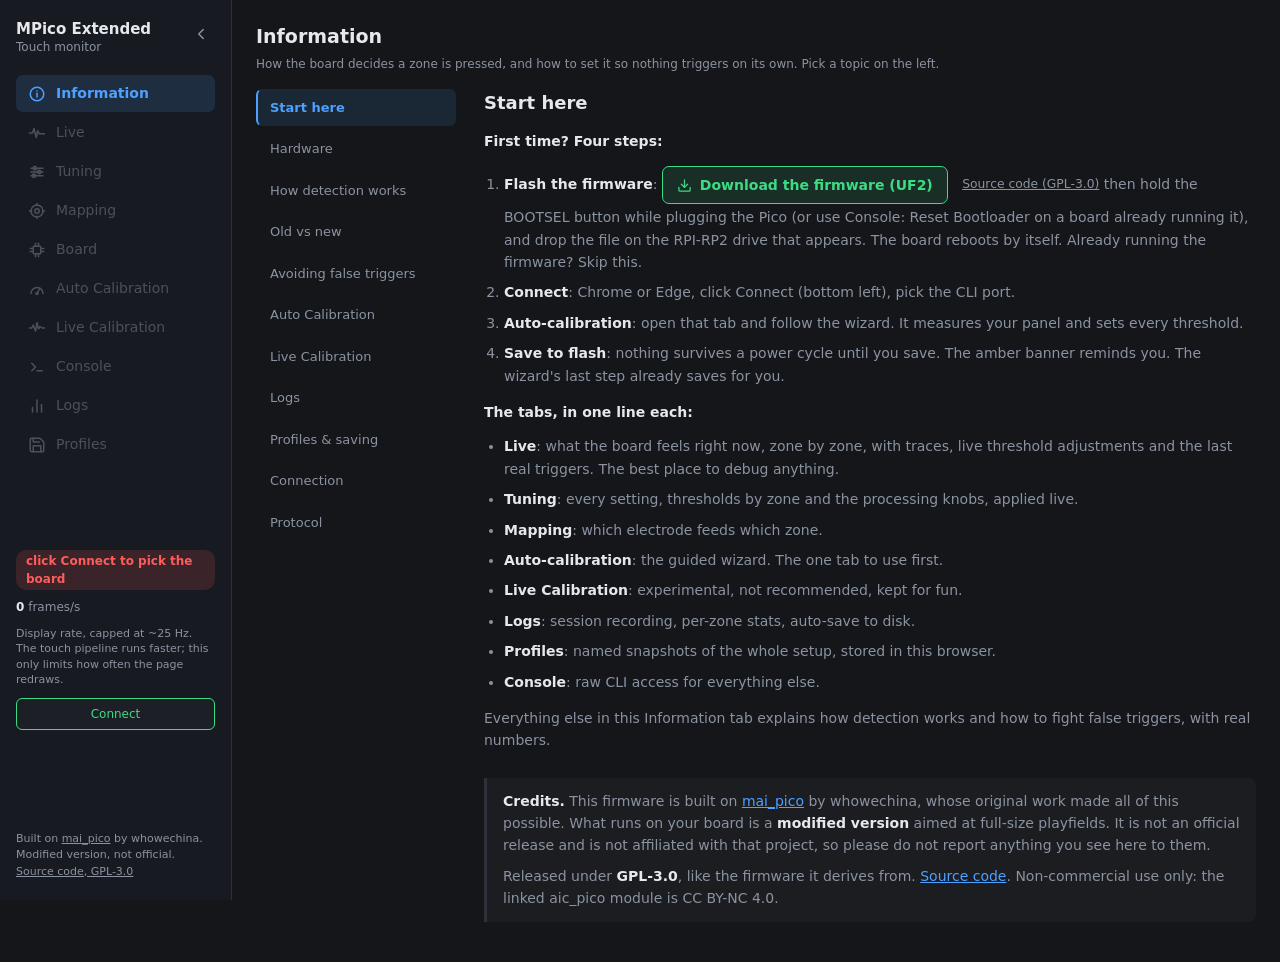
==== commit d8e93b53: "chore: rename to mpico_extended and prepare for publication Renames the project so a board running t" ====
--- a/monitor/monitor.html
+++ b/monitor/monitor.html
@@ -3,18 +3,18 @@
 <head>
 <meta charset="utf-8">
 <meta name="viewport" content="width=device-width, initial-scale=1">
-<title>Mai Pico Monitor</title>
+<title>MPico Extended Monitor</title>
 <!-- Inline icon, so a file:// page does not log an "unsafe attempt to load
      URL" for a missing /favicon.ico. -->
 <link rel="icon" href="data:,">
 <link rel="stylesheet" href="assets/css/base.css">
-<link rel="stylesheet" href="assets/css/maipico.css">
+<link rel="stylesheet" href="assets/css/mpico.css">
 </head>
 <body>
 
 <nav class="sidebar">
   <div class="sidebar-top">
-    <div class="brand">Mai Pico<span>Touch monitor</span></div>
+    <div class="brand">MPico Extended<span>Touch monitor</span></div>
     <button type="button" id="sidebar-toggle" class="sidebar-toggle"
             aria-label="Collapse sidebar" title="Collapse sidebar">
       <svg class="sidebar-toggle-ico" viewBox="0 0 24 24" fill="none" stroke="currentColor"
@@ -69,6 +69,13 @@
     <button type="button" id="connect" class="primary wide" hidden>Connect</button>
     <button type="button" id="disconnect" class="wide" hidden>Disconnect</button>
   </div>
+
+  <div class="sidebar-credit">
+    Built on <a href="https://github.com/whowechina/mai_pico" target="_blank"
+      rel="noopener">mai_pico</a> by whowechina. Modified version, not official.<br>
+    <a href="https://github.com/ouarss/mpico_extended" target="_blank"
+      rel="noopener">Source code, GPL-3.0</a>
+  </div>
 </nav>
 
 <div class="content">
@@ -122,9 +129,10 @@
           <p><strong>First time? Four steps:</strong></p>
           <ol class="info-steps">
             <li><strong>Flash the firmware</strong>:
-              <a class="dl-btn" href="firmware/mai_pico.uf2" download>
+              <a class="dl-btn" href="https://github.com/ouarss/mpico_extended/releases/latest/download/mpico_extended.uf2">
                 <svg viewBox="0 0 24 24" fill="none" stroke="currentColor" stroke-width="2" stroke-linecap="round" stroke-linejoin="round" aria-hidden="true"><path d="M21 15v4a2 2 0 0 1-2 2H5a2 2 0 0 1-2-2v-4"></path><polyline points="7 10 12 15 17 10"></polyline><line x1="12" y1="15" x2="12" y2="3"></line></svg>
                 Download the firmware (UF2)</a>
+              <a class="src-link" href="https://github.com/ouarss/mpico_extended">Source code (GPL-3.0)</a>
               then hold the BOOTSEL button while plugging the Pico (or use
               Console: Reset Bootloader on a board already running it), and
               drop the file on the RPI-RP2 drive that appears. The board reboots
@@ -157,6 +165,21 @@
           </ul>
           <p>Everything else in this Information tab explains how detection
             works and how to fight false triggers, with real numbers.</p>
+
+          <div class="info-credit">
+            <p><strong>Credits.</strong> This firmware is built on
+              <a href="https://github.com/whowechina/mai_pico" target="_blank"
+                rel="noopener">mai_pico</a> by whowechina, whose original work
+              made all of this possible. What runs on your board is a
+              <strong>modified version</strong> aimed at full-size playfields.
+              It is not an official release and is not affiliated with that
+              project, so please do not report anything you see here to them.</p>
+            <p>Released under <strong>GPL-3.0</strong>, like the firmware it
+              derives from.
+              <a href="https://github.com/ouarss/mpico_extended" target="_blank"
+                rel="noopener">Source code</a>. Non-commercial use only: the
+              linked aic_pico module is CC BY-NC 4.0.</p>
+          </div>
         </article>
 
         <article data-topic="hardware">
@@ -312,7 +335,7 @@
 
         <article data-topic="compare">
           <h2>Old vs new detection</h2>
-          <p>The stock Mai Pico firmware and this one decide a touch in
+          <p>The stock mai_pico firmware and this one decide a touch in
             fundamentally different places. <strong>This is not a setting</strong>
             - the new way is now the only way; there is no switch back.</p>
 
@@ -588,7 +611,7 @@
             further click.</p>
           <p>Each visit writes one file, named for the moment it started. Files
             are filed by date:
-            <code>&lt;folder&gt;/YYYY/MM/maipico-session-...csv</code>, one folder
+            <code>&lt;folder&gt;/YYYY/MM/mpico-session-...csv</code>, one folder
             per year, then per month. The file grows as the session runs: new
             samples are appended about once a minute, and once more when the board
             is unplugged or the page is closed.</p>
@@ -627,11 +650,11 @@
           <p>This page talks to the board over <strong>WebSerial</strong>, so it
             needs Chrome or Edge. Press <em>Connect</em> and pick the board in
             the browser prompt.</p>
-          <p>The Mai Pico exposes several USB interfaces. Choose the one labelled
+          <p>The board exposes several USB interfaces. Choose the one labelled
             <strong>Command Line</strong> (the <code>.2</code> interface) -
             not the game input interface. Its USB id is
             <code>VID 0ca3 / PID 0021</code>.</p>
-          <p>Once connected, the command prompt is <code>mai_pico&gt;</code>. The
+          <p>Once connected, the command prompt is <code>mpico&gt;</code>. The
             page sends <code>feed on</code> automatically, which starts the live
             frames and makes the board republish its configuration. Use
             <em>Disconnect</em> to hand the port back cleanly before opening it
--- a/monitor/assets/css/base.css
+++ b/monitor/assets/css/base.css
@@ -75,6 +75,17 @@
 .sidebar-status .stat b { color: var(--text); }
 .sidebar-note { color: var(--muted); font-size: 11px; line-height: 1.4; margin: 2px 0; }
 .sidebar-note code { color: var(--text); }
+
+/* Attribution, kept in sight from every tab rather than buried in a page. */
+.sidebar-credit {
+  margin-top: auto;
+  padding-top: 14px;
+  color: var(--muted);
+  font-size: 11px;
+  line-height: 1.5;
+}
+.sidebar-credit a { color: var(--muted); text-decoration: underline; }
+.sidebar-credit a:hover { color: var(--text); }
 .wide { width: 100%; text-align: center; }
 
 /* --- Sections ----------------------------------------------------------- */
@@ -465,6 +476,17 @@
 .dl-btn:hover { background: rgba(61, 220, 132, .22); }
 .dl-btn svg { width: 15px; height: 15px; flex: none; }
 
+/* Sits next to .dl-btn: the GPL requires the source to be offered from the same
+   place as the binary, so this link travels with the download button. */
+.src-link {
+  margin-left: 10px;
+  color: var(--muted);
+  font-size: .88em;
+  text-decoration: underline;
+  vertical-align: middle;
+}
+.src-link:hover { color: var(--text); }
+
 /* Always-at-hand save, visible from every tab: an amber chip in the sidebar
    with a breathing dot. Quietly present, never blocking. */
 .sidebar-save {
@@ -655,6 +677,21 @@
 }
 .info-warn strong { color: #ff58e1; }
 
+/* Attribution block: quieter than a warning, but deliberately not hidden away. */
+.info-credit {
+  max-width: 100ch;
+  margin: 26px 0 0;
+  padding: 12px 16px;
+  background: rgba(255, 255, 255, .03);
+  border-left: 3px solid var(--line);
+  border-radius: 0 8px 8px 0;
+  color: var(--muted);
+  line-height: 1.6;
+}
+.info-credit p { margin: 0 0 8px; }
+.info-credit p:last-child { margin-bottom: 0; }
+.info-credit a { color: var(--accent); text-decoration: underline; }
+
 .info-content ol,
 .info-content ul {
   color: var(--muted);
--- a/monitor/assets/css/mpico.css
+++ b/monitor/assets/css/mpico.css
@@ -0,0 +1,1007 @@
+/* Delta over base.css: the pieces specific to the MPico Extended monitor -
+   electrode/zone cards with a threshold marker, the trace canvas, and the
+   signal-processing controls. Everything else is inherited from base.css. */
+
+/* --- Sidebar: brand row, nav icons, collapsible rail -------------------- */
+
+/* Brand and the collapse toggle share the top row. */
+.sidebar-top {
+  display: flex;
+  align-items: flex-start;
+  justify-content: space-between;
+  gap: 8px;
+}
+.sidebar-toggle {
+  flex: none;
+  display: inline-flex;
+  align-items: center;
+  justify-content: center;
+  width: 28px;
+  height: 28px;
+  padding: 0;
+  border: 1px solid transparent;
+  background: none;
+  color: var(--muted);
+  border-radius: 7px;
+  cursor: pointer;
+}
+.sidebar-toggle:hover { color: var(--text); border-color: var(--line); }
+.sidebar-toggle-ico { width: 18px; height: 18px; }
+
+/* Each nav button carries a leading icon; the label sits in a span beside it. */
+.nav button {
+  display: flex;
+  align-items: center;
+  gap: 10px;
+}
+.nav-ico { flex: none; width: 18px; height: 18px; }
+.nav button span { min-width: 0; }
+
+/* Collapsed rail: only above the base stacking breakpoint. Below 1100px the
+   sidebar is a full-width stacked block (base.css), so collapse is neutral. */
+@media (min-width: 1101px) {
+  body.sidebar-collapsed { grid-template-columns: 56px minmax(0, 1fr); }
+  .sidebar-collapsed .sidebar { padding: 20px 8px; align-items: stretch; }
+  .sidebar-collapsed .sidebar-top { justify-content: center; }
+  .sidebar-collapsed .brand { display: none; }
+  .sidebar-collapsed .sidebar-toggle-ico { transform: rotate(180deg); }
+  .sidebar-collapsed .nav button { justify-content: center; padding: 8px; }
+  .sidebar-collapsed .nav button span { display: none; }
+  .sidebar-collapsed .sidebar-status { display: none; }
+  .sidebar-collapsed .sidebar-credit { display: none; }
+  /* The unsaved chip survives the collapsed rail as a bare breathing dot. */
+  .sidebar-collapsed .sidebar-save { justify-content: center; padding: 7px 0; }
+  .sidebar-collapsed .sidebar-save .save-text { display: none; }
+}
+@media (max-width: 1100px) {
+  .sidebar-toggle { display: none; }
+}
+
+/* --- View toggle -------------------------------------------------------- */
+
+.view-toggle .seg { padding: 5px 14px; }
+
+/* Right column of the Live split: Trace stacked over Trace - all zones. */
+.trace-stack { min-width: 0; }
+
+/* --- Live cards --------------------------------------------------------- */
+
+.sensor-grid {
+  display: grid;
+  grid-template-columns: repeat(auto-fill, minmax(148px, 1fr));
+  gap: 8px;
+}
+
+/* One sensor's electrodes, under a small heading. */
+.sensor-group { margin-bottom: 16px; }
+.sensor-group:last-child { margin-bottom: 0; }
+.sensor-group h3 {
+  margin: 0 0 8px;
+  font-size: 12px;
+  font-weight: 600;
+  color: var(--muted);
+}
+
+.cell {
+  border: 1px solid var(--line);
+  border-radius: 8px;
+  padding: 8px 10px;
+  background: var(--sidebar);
+  cursor: pointer;
+  transition: border-color .08s, background .08s;
+}
+.cell:hover { border-color: var(--accent); }
+.cell.selected { border-color: var(--accent); background: rgba(78, 161, 255, .1); }
+.cell.touched { border-color: var(--hot); background: rgba(255, 92, 92, .12); }
+
+.cell-head {
+  display: flex;
+  justify-content: space-between;
+  align-items: baseline;
+  margin-bottom: 6px;
+}
+.cell-name { font-weight: 600; font-size: 13px; }
+.cell-sub { color: var(--muted); font-size: 11px; }
+
+.cell-vals {
+  display: grid;
+  grid-template-columns: repeat(3, 1fr);
+  gap: 2px;
+  margin-bottom: 7px;
+  font-variant-numeric: tabular-nums;
+}
+.cell-vals > div { display: flex; flex-direction: column; }
+.cell-vals span { color: var(--muted); font-size: 10px; }
+.cell-vals b { color: var(--text); font: 12px/1.3 var(--mono); font-weight: 600; }
+.cell.touched .cell-delta b { color: var(--hot); }
+
+/* Bar with a threshold marker: the fill is the delta, the marker sits at the
+   threshold. Both are placed on the same 0..BAR_MAX scale by the script, which
+   sets --bar (fill width) and --thr-pos (marker offset). */
+.cell-bar {
+  position: relative;
+  height: 6px;
+  background: var(--well);
+  border-radius: 3px;
+}
+.cell-bar .fill {
+  position: absolute;
+  left: 0; top: 0; bottom: 0;
+  width: var(--bar, 0);
+  max-width: 100%;
+  background: var(--accent);
+  border-radius: 3px;
+  transition: width .06s linear;
+}
+.cell.touched .cell-bar .fill { background: var(--hot); }
+.cell-bar .mark {
+  position: absolute;
+  top: -2px; bottom: -2px;
+  left: var(--thr-pos, 50%);
+  width: 2px;
+  margin-left: -1px;
+  background: var(--warn);
+  border-radius: 1px;
+}
+
+/* --- Trace canvas ------------------------------------------------------- */
+
+/* Trace title row with the inline threshold editor on the right. */
+.trace-head {
+  display: flex;
+  align-items: center;
+  justify-content: space-between;
+  gap: 12px;
+}
+.trace-thr {
+  display: flex;
+  align-items: center;
+  gap: 8px;
+  font-size: 12px;
+  color: var(--muted);
+}
+.trace-thr input {
+  width: 68px;
+  background: var(--well);
+  border: 1px solid var(--line);
+  border-radius: 5px;
+  padding: 5px 7px;
+  color: var(--text);
+  font: 13px/1.2 var(--mono, monospace);
+}
+.trace-thr input:focus { outline: none; border-color: var(--accent); }
+.icon-btn {
+  display: inline-flex;
+  align-items: center;
+  justify-content: center;
+  width: 30px;
+  height: 30px;
+  padding: 0;
+  background: var(--accent);
+  border: none;
+  border-radius: 5px;
+  color: #04121f;
+  cursor: pointer;
+}
+.icon-btn:hover { filter: brightness(1.1); }
+.icon-btn svg { width: 17px; height: 17px; }
+/* Neutral variant for the reset action. */
+.icon-btn.icon-ghost {
+  background: var(--well);
+  border: 1px solid var(--line);
+  color: var(--muted);
+}
+.icon-btn.icon-ghost:hover { border-color: var(--accent); color: var(--accent); filter: none; }
+
+.spark {
+  width: 100%;
+  height: 180px;
+  display: block;
+  background: var(--well);
+  border: 1px solid var(--line);
+  border-radius: 8px;
+}
+
+.spark-legend {
+  display: flex;
+  flex-wrap: wrap;
+  gap: 16px;
+  margin-top: 8px;
+  font-size: 11px;
+  color: var(--muted);
+}
+.spark-key { display: inline-flex; align-items: center; gap: 6px; }
+.spark-key::before {
+  content: "";
+  width: 12px;
+  height: 2px;
+  border-radius: 1px;
+  background: currentColor;
+}
+.spark-on { color: var(--hot); }
+.spark-off { color: var(--warn); }
+.spark-delta { color: var(--accent); }
+
+/* Global trace: taller canvas + a compact colour legend (one entry per zone). */
+#spark-all { height: 220px; }
+.spark-all-legend {
+  display: flex;
+  flex-wrap: wrap;
+  gap: 4px 10px;
+  margin-top: 8px;
+  font-size: 10px;
+  color: var(--muted);
+}
+.spark-all-legend span { display: inline-flex; align-items: center; gap: 4px; }
+.spark-all-legend i { width: 9px; height: 9px; border-radius: 2px; display: inline-block; }
+
+/* --- Signal-processing controls ----------------------------------------- */
+
+#processing {
+  display: grid;
+  grid-template-columns: repeat(auto-fill, minmax(232px, 1fr));
+  gap: 12px;
+}
+.proc {
+  display: flex;
+  flex-direction: column;
+  gap: 8px;
+  background: var(--well);
+  border: 1px solid var(--line);
+  border-radius: 8px;
+  padding: 12px 14px;
+}
+.proc-head { display: flex; align-items: center; justify-content: space-between; gap: 8px; }
+.proc-head > label { color: var(--text); font-size: 13px; font-weight: 600; }
+.proc > input[type="number"] { width: 96px; }
+.proc small { color: var(--muted); font-size: 11px; line-height: 1.45; }
+.proc-detail { color: var(--accent) !important; font: 11px/1.4 var(--mono); }
+
+/* Give the Tuning and Board number inputs the same look as the Mapping inputs
+   (base.css styles those by class; these tabs are not in that list). Widths
+   stay as set by the more specific rules above/below. */
+[data-section="tuning"] input[type="number"],
+[data-section="board"] input[type="number"],
+[data-section="calibration"] input[type="number"],
+[data-section="calibration"] input[type="text"] {
+  background: var(--well);
+  border: 1px solid var(--line);
+  border-radius: 5px;
+  padding: 6px 9px;
+  color: var(--text);
+  font: 13px/1.4 var(--mono);
+}
+[data-section="tuning"] input[type="number"]:focus,
+[data-section="board"] input[type="number"]:focus,
+[data-section="calibration"] input[type="number"]:focus,
+[data-section="calibration"] input[type="text"]:focus {
+  outline: none;
+  border-color: var(--accent);
+}
+
+/* The playfield is a square circle. Cap the disc at a comfortable size and, on
+   wide screens, shrink its column to fit it (rather than the disc floating in a
+   wide panel). Below the base stacking breakpoint the panels stack full-width. */
+.disc-large { max-width: 520px; }
+/* Selected zone on the live Playfield: an accent outline, while a touch keeps
+   its red fill (the id selector wins over the base .pad.selected fill). */
+#live-disc .pad.selected { stroke: var(--accent); stroke-width: 2.5; }
+#live-disc .pad.touched { fill: var(--hot); }
+
+/* Auto-calibration step 2: a compact copy of the Live playfield so the user
+   sees which physical pad to press. The targeted zone is filled in accent; a
+   landing touch still turns red (the .touched rule follows, so it wins the
+   fill when a pad is both targeted and pressed). */
+.calib-press-disc-wrap { margin: 12px 0 4px; text-align: center; }
+.calib-press-disc { max-width: 270px; }
+.calib-press-disc-hint { margin: 6px 0 0; }
+
+/* Step 2 two-column block: the targeted-zone disc on the left, sized to the
+   circle and never past half width, with the position / strip / actions stacked
+   on the right. Collapses to one column on the same breakpoint as .split. */
+.calib-press-split {
+  grid-template-columns: minmax(0, min(50%, 300px)) minmax(0, 1fr);
+  margin: 12px 0;
+}
+.calib-press-split .calib-press-disc-wrap { margin: 0; }
+.calib-press-side { min-width: 0; }
+.calib-press-side .actions { margin-top: 4px; }
+@media (max-width: 1100px) {
+  .calib-press-split { grid-template-columns: 1fr; }
+}
+#calib-press-disc .pad.target { fill: var(--accent); stroke: var(--accent); stroke-width: 2; }
+#calib-press-disc .pad.touched { fill: var(--hot); stroke: var(--hot); }
+#calib-press-disc .pad.target + .label,
+#calib-press-disc .pad.touched + .label { fill: #fff; font-weight: 600; }
+@media (min-width: 1101px) {
+  [data-section="live"] .split { grid-template-columns: minmax(0, 540px) minmax(0, 1fr); }
+}
+
+/* Single "connect the board" gate: stands in for every board-driven tab while
+   the board is not connected. One shared card, not a banner per section. */
+.connect-gate { display: flex; justify-content: center; padding: 48px 0; }
+.connect-gate .panel { max-width: 420px; text-align: center; }
+.connect-gate h2 { font-size: 15px; margin: 0 0 8px; }
+.connect-gate p { color: var(--muted); font-size: 13px; margin: 0 0 16px; }
+.connect-gate .connect-inline { min-width: 130px; }
+
+/* Locked nav entries stay clickable (clicking shows the gate) but read as
+   unavailable until a board is connected. Information is never locked. */
+.nav button.locked { opacity: .45; cursor: not-allowed; }
+.nav button.locked:hover { background: none; color: var(--muted); }
+
+/* The active board-driven section is hidden while the gate replaces it. In
+   mpico.css (after base.css) so it wins over ".section.active". */
+.section.gated { display: none; }
+
+/* "?" help affordance on each option and panel header */
+.opt-info {
+  flex: none;
+  width: 18px;
+  height: 18px;
+  padding: 0;
+  border-radius: 50%;
+  border: 1px solid var(--line);
+  background: transparent;
+  color: var(--muted);
+  font: 600 11px/1 system-ui, sans-serif;
+  cursor: pointer;
+}
+.opt-info:hover { color: var(--accent); border-color: var(--accent); }
+h2 .opt-info { margin-left: 6px; vertical-align: middle; }
+
+/* Option help dialog */
+.opt-dialog {
+  width: min(860px, 92vw);
+  border: 1px solid var(--line);
+  border-radius: 10px;
+  background: var(--panel);
+  color: var(--text);
+  padding: 0;
+}
+.opt-dialog::backdrop { background: rgba(0, 0, 0, 0.55); }
+.opt-dialog form { padding: 18px 20px; display: flex; flex-direction: column; gap: 10px; }
+.opt-dialog h3 { margin: 0; font-size: 15px; color: var(--text); }
+.opt-body { color: var(--muted); font-size: 13px; line-height: 1.55; display: flex; flex-direction: column; gap: 8px; }
+.opt-body p { margin: 0; }
+.opt-body b { color: var(--text); }
+/* Recommended-default callout at the bottom of a help popup. */
+.opt-default {
+  margin: 6px 0 0;
+  padding: 7px 11px;
+  border-left: 3px solid var(--accent);
+  border-radius: 4px;
+  background: rgba(78, 161, 255, 0.12);
+  color: var(--muted);
+  font-size: 12px;
+}
+.opt-default b { color: var(--accent); }
+.opt-actions { margin: 4px 0 0; padding: 0; display: flex; justify-content: flex-end; }
+.opt-actions button {
+  padding: 6px 16px;
+  border-radius: 6px;
+  border: 1px solid var(--line);
+  background: var(--well);
+  color: var(--text);
+  cursor: pointer;
+}
+.opt-actions button:hover { border-color: var(--accent); }
+
+/* Console command shortcuts, grouped by purpose */
+.cmd-shortcuts { display: flex; flex-direction: column; gap: 8px; margin: 12px 0; }
+.cmd-row { display: flex; flex-wrap: wrap; gap: 6px; align-items: baseline; }
+.cmd-row-label {
+  color: var(--muted);
+  font-size: 11px;
+  text-transform: uppercase;
+  letter-spacing: 0.05em;
+  width: 88px;
+  flex: none;
+}
+
+/* A row of small labelled fields, for the packed settings (filter, gain,
+   debounce). */
+.proc-fields { display: flex; flex-wrap: wrap; gap: 10px; }
+.proc-field { display: flex; flex-direction: column; gap: 3px; }
+.proc-field span { color: var(--muted); font-size: 11px; }
+.proc-field input { width: 64px; }
+
+.proc-btns { display: flex; flex-wrap: wrap; gap: 6px; }
+.proc-btns .seg.on { border-color: var(--ok); color: var(--ok); }
+.proc-flat { display: flex; gap: 6px; align-items: center; }
+.proc-flat input { width: 70px; }
+
+/* --- Hold-to-lock progress (Mapping / calibration) ---------------------- */
+
+/* Fills as a single firmware trigger is held steadily; empties the moment the
+   hold is lost. --hold (0%..100%) is set from script each frame. In the zone
+   dialog it is a full-width bar; in the inline calibration row it takes a fixed
+   slice so the guided message stays readable beside it. */
+.hold-bar {
+  height: 8px;
+  border-radius: 4px;
+  background: var(--well);
+  border: 1px solid var(--line);
+  overflow: hidden;
+  margin: 0 0 16px;
+}
+.hold-bar .hold-fill {
+  display: block;
+  height: 100%;
+  width: var(--hold, 0%);
+  background: var(--ok);
+  border-radius: 4px;
+  transition: width .08s linear;
+}
+.calibrate-status .hold-bar {
+  flex: none;
+  width: 120px;
+  margin: 0;
+}
+
+/* --- Board (LEDs / HID / AIME) ------------------------------------------ */
+
+/* Same card language as the processing grid; the LED-order card spans it. */
+.board-grid {
+  display: grid;
+  grid-template-columns: repeat(auto-fill, minmax(232px, 1fr));
+  gap: 12px;
+}
+/* Wide enough for the 8 LED chips on one row, but not the full grid width. */
+.board-grid .board-wide { grid-column: span 2; }
+
+/* Button LED order: draggable pastilles laid out along the LED chain (position
+   0 on the left to 7 on the right). Dragging one reorders which button a chain
+   position lights. */
+.led-order {
+  display: flex;
+  flex-wrap: wrap;
+  gap: 8px;
+}
+.led-chip {
+  display: flex;
+  align-items: center;
+  justify-content: center;
+  min-width: 46px;
+  padding: 8px 12px;
+  border: 1px solid var(--line);
+  border-radius: 8px;
+  background: var(--sidebar);
+  color: var(--text);
+  font: 13px/1 var(--mono);
+  cursor: grab;
+  user-select: none;
+}
+/* During a drag: the origin stays marked by a dashed ghost, and the chip being
+   moved is highlighted as the live drop preview (the row shifts around it). */
+.led-chip.led-slot {
+  border-style: dashed;
+  border-color: var(--muted);
+  background: transparent;
+  color: var(--muted);
+  opacity: 0.45;
+}
+.led-chip.dragging {
+  border-color: var(--accent);
+  color: var(--accent);
+  background: var(--well);
+  cursor: grabbing;
+}
+/* Console log: colour the typed command, put a clear separator before each
+   command block, and dim the bare prompt lines the firmware echoes. */
+.log-cmd { color: var(--ok); font-weight: 600; }
+.log-entry {
+  margin-top: 12px;
+  padding-top: 10px;
+  border-top: 1px solid var(--line);
+}
+.log-entry:first-child { margin-top: 0; padding-top: 0; border-top: none; }
+.log-bare { opacity: 0.4; }
+
+.led-chip:hover { border-color: var(--accent); }
+/* While dragging, the moved chip becomes a clear "drop here" placeholder that
+   the live reorder slides to the target slot. */
+.led-chip.dragging {
+  border-style: dashed;
+  border-color: var(--accent);
+  background: rgba(78, 161, 255, 0.15);
+  color: var(--accent);
+  cursor: grabbing;
+}
+.led-order:has(.dragging) { outline: 1px dashed var(--line); outline-offset: 6px; border-radius: 8px; }
+
+/* Labelled selector rows (AIME): a name on the left, its buttons on the right. */
+.board-row {
+  display: flex;
+  align-items: center;
+  flex-wrap: wrap;
+  gap: 12px;
+  margin-bottom: 12px;
+}
+.board-row:last-child { margin-bottom: 0; }
+.board-row-label {
+  color: var(--text);
+  font-size: 13px;
+  font-weight: 600;
+  min-width: 110px;
+}
+
+/* --- Profiles ----------------------------------------------------------- */
+
+.profiles-head {
+  display: flex;
+  align-items: center;
+  justify-content: space-between;
+  gap: 12px;
+  flex-wrap: wrap;
+}
+
+.profile-list { display: flex; flex-direction: column; gap: 8px; }
+.profile-empty { color: var(--muted); font-size: 12px; margin: 0; }
+
+.profile-item {
+  display: flex;
+  align-items: center;
+  justify-content: space-between;
+  gap: 12px;
+  flex-wrap: wrap;
+  padding: 10px 14px;
+  background: var(--well);
+  border: 1px solid var(--line);
+  border-radius: 8px;
+}
+.profile-meta { display: flex; flex-direction: column; gap: 2px; min-width: 0; }
+.profile-name { font-weight: 600; font-size: 14px; }
+.profile-date { color: var(--muted); font-size: 11px; }
+
+.profile-actions { display: flex; flex-wrap: wrap; gap: 6px; }
+.profile-actions button { padding: 5px 12px; font-size: 12px; }
+
+/* Apply progress: the warning language of the guided calibration, with a bar. */
+.profile-apply {
+  display: flex;
+  align-items: center;
+  gap: 12px;
+  flex-wrap: wrap;
+  padding: 10px 14px;
+  margin-bottom: 14px;
+  background: rgba(255, 176, 0, .1);
+  border: 1px solid rgba(255, 176, 0, .4);
+  border-radius: 8px;
+}
+.profile-apply .hold-bar { flex: none; width: 160px; margin: 0; }
+.profile-apply .dialog-progress { color: var(--warn); font-weight: 600; }
+
+/* View dialog: wider than the zone dialog, and its body scrolls on its own. */
+.profile-dialog { width: min(560px, 94vw); }
+.profile-view {
+  display: flex;
+  flex-direction: column;
+  gap: 18px;
+  margin-bottom: 4px;
+  max-height: 60vh;
+  overflow-y: auto;
+}
+.profile-section h4 {
+  margin: 0 0 8px;
+  font-size: 11px;
+  font-weight: 600;
+  color: var(--accent);
+  letter-spacing: .06em;
+  text-transform: uppercase;
+}
+
+.profile-thr-grid {
+  display: grid;
+  grid-template-columns: repeat(auto-fill, minmax(56px, 1fr));
+  gap: 6px;
+}
+.profile-thr {
+  display: flex;
+  flex-direction: column;
+  align-items: center;
+  gap: 2px;
+  padding: 5px 4px;
+  background: var(--sidebar);
+  border: 1px solid var(--line);
+  border-radius: 6px;
+}
+.profile-thr-zone { color: var(--muted); font-size: 10px; }
+.profile-thr b { font: 13px/1 var(--mono); color: var(--text); }
+
+.profile-params {
+  display: grid;
+  grid-template-columns: minmax(0, 1fr) auto;
+  gap: 6px 16px;
+  margin: 0;
+}
+.profile-params dt { color: var(--muted); font-size: 12px; }
+.profile-params dd { margin: 0; font: 12px/1.4 var(--mono); color: var(--text); text-align: right; }
+
+/* --- Compact zone grids (Tuning thresholds, Mapping) -------------------- */
+
+/* Replaces the old 34-row zone-table: small cells grouped by family so the
+   controls stay about as tall as the disc they sit beside. */
+.zgrid-group { margin-bottom: 12px; }
+.zgrid-group:last-child { margin-bottom: 0; }
+.zgrid-fam {
+  display: block;
+  margin: 0 0 6px;
+  font-size: 11px;
+  font-weight: 600;
+  color: var(--accent);
+  letter-spacing: 0.06em;
+  text-transform: uppercase;
+}
+.zgrid {
+  display: grid;
+  grid-template-columns: repeat(auto-fill, minmax(66px, 1fr));
+  gap: 6px;
+}
+.zcell {
+  display: flex;
+  flex-direction: column;
+  gap: 4px;
+  padding: 5px 6px 6px;
+  background: var(--sidebar);
+  border: 1px solid var(--line);
+  border-radius: 7px;
+}
+.zcell-top {
+  display: flex;
+  align-items: baseline;
+  justify-content: space-between;
+  gap: 4px;
+}
+.zcell-name { font-weight: 600; font-size: 12px; }
+.zcell-sc {
+  font: 10px/1 var(--mono);
+  color: var(--muted);
+  font-variant-numeric: tabular-nums;
+}
+.zcell input { width: 100%; padding: 4px 6px; }
+/* Step 2 actions: split the navigation trio from the terminal pair. */
+#calib-press-finish { margin-left: auto; }
+
+.zcell-foot { display: flex; align-items: center; gap: 6px; }
+/* Reuse the shared .deviation primitive plus the Live cards' threshold-marker
+   bar, sized to the cell: resting noise stays a sliver on the absolute scale
+   instead of a jumpy fill scaled to the threshold. */
+.zcell-foot .deviation { width: auto; min-width: 2ch; font-size: 11px; }
+.zcell-foot .cell-bar { flex: 1; min-width: 0; height: 5px; }
+.cell-bar .fill.over { background: var(--hot); }
+
+/* Commands reference table (Information tab) */
+.cmd-table { width: 100%; border-collapse: collapse; font-size: 13px; }
+.cmd-table td { padding: 3px 12px 3px 0; vertical-align: top; color: var(--text); line-height: 1.5; }
+.cmd-table td:first-child { white-space: nowrap; }
+.cmd-table td code { font-family: var(--mono); }
+.cmd-table .cmd-group th {
+  text-align: left;
+  padding: 14px 0 5px;
+  color: var(--muted);
+  font-weight: 600;
+  font-size: 11px;
+  letter-spacing: 0.06em;
+  text-transform: uppercase;
+  border-bottom: 1px solid var(--line);
+}
+.cmd-table .cmd-group:first-child th { padding-top: 2px; }
+
+/* --- Logs --------------------------------------------------------------- */
+
+.log-table td { font-variant-numeric: tabular-nums; color: var(--text); }
+/* A zone whose standby noise reaches its threshold: at risk of phantom clicks. */
+.log-table tr.noisy td { color: var(--hot); }
+.log-table tr.noisy .zone-name { font-weight: 600; }
+
+.log-record-bar {
+  display: flex;
+  align-items: center;
+  flex-wrap: wrap;
+  gap: 8px 14px;
+  margin-bottom: 14px;
+}
+.log-record-bar b {
+  font: 13px/1 var(--mono);
+  color: var(--text);
+  font-variant-numeric: tabular-nums;
+}
+.log-record-bar .readout-label { margin-left: 6px; }
+#log-rec-toggle.recording { border-color: var(--hot); color: var(--hot); }
+
+/* --- Auto-calibration wizard -------------------------------------------- */
+
+/* Step markers: a numbered row above the single visible step. Past steps read
+   as done, the current one is accented. */
+.calib-steps {
+  display: flex;
+  flex-wrap: wrap;
+  gap: 8px 10px;
+  margin: 0 0 16px;
+  padding: 0;
+  list-style: none;
+  counter-reset: calib-step;
+}
+.calib-steps li {
+  display: flex;
+  align-items: center;
+  gap: 8px;
+  color: var(--muted);
+  font-size: 12px;
+}
+.calib-steps li::before {
+  counter-increment: calib-step;
+  content: counter(calib-step);
+  display: inline-flex;
+  align-items: center;
+  justify-content: center;
+  width: 20px;
+  height: 20px;
+  border-radius: 50%;
+  border: 1px solid var(--line);
+  font-size: 11px;
+  font-weight: 600;
+}
+.calib-steps li:not(:last-child)::after {
+  content: "";
+  width: 18px;
+  height: 1px;
+  background: var(--line);
+}
+.calib-steps li.active { color: var(--accent); font-weight: 600; }
+.calib-steps li.active::before { border-color: var(--accent); color: var(--accent); }
+.calib-steps li.done { color: var(--ok); }
+.calib-steps li.done::before { border-color: var(--ok); color: var(--ok); }
+
+/* Noise countdown: a full-width bar next to its remaining-time readout. */
+.calib-progress {
+  display: flex;
+  align-items: center;
+  gap: 12px;
+  flex-wrap: wrap;
+  margin-top: 14px;
+}
+.calib-progress .hold-bar { flex: 1 1 160px; margin: 0; }
+.calib-progress .dialog-progress { flex: none; }
+
+/* Step 2 readout carries the live max and press count in a neutral tone. */
+[data-section="calibration"] .readout { margin-bottom: 12px; }
+[data-section="calibration"] .readout b {
+  color: var(--text);
+  font: 13px/1 var(--mono);
+  font-variant-numeric: tabular-nums;
+}
+#calib-press-bar { margin: 0 0 14px; }
+
+/* Auto / Manual advance toggle and its inline explanation. */
+.calib-advance-row {
+  display: flex;
+  align-items: center;
+  flex-wrap: wrap;
+  gap: 10px;
+  margin-bottom: 14px;
+}
+.calib-advance-hint { color: var(--muted); font-size: 12px; }
+
+/* Position readout ("Zone 3 of 12") and the strip caption. */
+.calib-position { color: var(--accent); font-size: 12px; margin: 0 0 8px; }
+.calib-strip-hint { color: var(--muted); font-size: 11px; margin: 0 0 8px; line-height: 1.45; }
+
+/* Selectable zone strip: one chip per mapped zone, coloured by status. Click a
+   chip to (re)measure that zone; the targeted one shows as current. */
+.calib-zone-strip { display: flex; flex-wrap: wrap; gap: 6px; margin-bottom: 14px; }
+.calib-chip {
+  min-width: 40px;
+  padding: 5px 9px;
+  border: 1px solid var(--line);
+  border-radius: 6px;
+  background: var(--sidebar);
+  color: var(--muted);
+  font: 12px/1 var(--mono);
+  cursor: pointer;
+}
+.calib-chip:hover { border-color: var(--accent); }
+.calib-chip-pending { color: var(--muted); }
+.calib-chip-measured { border-color: var(--ok); color: var(--ok); }
+.calib-chip-skipped {
+  color: var(--muted);
+  opacity: 0.6;
+  text-decoration: line-through;
+}
+.calib-chip-current {
+  border-color: var(--accent);
+  color: var(--accent);
+  background: rgba(78, 161, 255, 0.14);
+  font-weight: 600;
+}
+
+.table-scroll { overflow-x: auto; }
+
+.calib-subhead {
+  margin: 18px 0 4px;
+  font-size: 13px;
+  font-weight: 600;
+  color: var(--text);
+}
+
+.calib-risky-word { color: var(--hot); }
+
+/* Step-3 results: the compact zone grid (reusing .zgrid / .zcell) with the
+   suggested threshold shown large and the measurements small below. Each cell
+   carries its status colour: ok (discreet green), risky (red), kept (dimmed). */
+.calib-res-legend {
+  display: flex;
+  align-items: center;
+  flex-wrap: wrap;
+  gap: 8px 14px;
+  margin-bottom: 14px;
+  font-size: 11px;
+}
+.calib-res-legend-note { color: var(--muted); }
+.calib-res-key {
+  display: inline-flex;
+  align-items: center;
+  gap: 6px;
+  color: var(--muted);
+}
+.calib-res-key::before {
+  content: "";
+  width: 10px;
+  height: 10px;
+  border-radius: 3px;
+  border: 1px solid var(--line);
+}
+.calib-res-key.ok::before { border-color: var(--ok); background: rgba(61, 220, 132, .18); }
+.calib-res-key.risky::before { border-color: var(--hot); background: rgba(255, 92, 92, .18); }
+.calib-res-key.kept::before { opacity: .5; }
+
+.calib-rescell { gap: 3px; }
+.calib-rescell .zcell-top { align-items: baseline; }
+.calib-res-status {
+  font-size: 10px;
+  text-transform: uppercase;
+  letter-spacing: .04em;
+  color: var(--muted);
+}
+.calib-res-thr { font: 20px/1 var(--mono); color: var(--text); }
+.calib-res-meas {
+  font-size: 10px;
+  color: var(--muted);
+  font-variant-numeric: tabular-nums;
+}
+.calib-rescell.ok { border-color: rgba(61, 220, 132, .45); }
+.calib-rescell.ok .calib-res-thr,
+.calib-rescell.ok .calib-res-status { color: var(--ok); }
+.calib-rescell.risky {
+  border-color: var(--hot);
+  background: rgba(255, 92, 92, .08);
+}
+.calib-rescell.risky .calib-res-thr,
+.calib-rescell.risky .calib-res-status { color: var(--hot); }
+.calib-rescell.kept { opacity: .55; }
+
+.calib-nav { margin-top: 16px; }
+
+.calib-applynow {
+  display: inline-flex;
+  align-items: center;
+  gap: 10px;
+  margin-top: 12px;
+  padding: 9px 14px;
+  border: 1px solid var(--line);
+  border-radius: 8px;
+  color: var(--muted);
+  font-size: 13px;
+  cursor: pointer;
+  user-select: none;
+}
+.calib-applynow input {
+  accent-color: var(--accent);
+  width: 16px;
+  height: 16px;
+  margin: 0;
+  cursor: pointer;
+}
+.calib-applynow:hover { border-color: var(--accent); }
+.calib-applynow:has(input:checked) { border-color: var(--accent); color: var(--text); }
+
+/* --- Adjustment review (standby verify + live calibration) --------------- */
+.adjust-actions {
+  display: flex;
+  gap: 8px;
+  margin: 12px 0 8px;
+}
+.adjust-table th:first-child,
+.adjust-table td:first-child { width: 48px; text-align: center; }
+.adjust-table input[type=checkbox] { accent-color: var(--accent); }
+.adjust-change { font-weight: 600; font-variant-numeric: tabular-nums; }
+.adjust-reason { color: var(--muted); font-size: 12px; }
+.adjust-raise { color: var(--warn); }
+.adjust-lower { color: var(--ok); }
+.adjust-table tr.adjust-raise .zone-name,
+.adjust-table tr.adjust-lower .zone-name { font-weight: 600; }
+/* A suggested threshold that lands too close to the zone's real fast taps. */
+.adjust-table tr.adjust-warn td { background: rgba(255, 92, 92, 0.08); }
+.adjust-table tr.adjust-warn .adjust-reason { color: var(--hot); }
+
+/* --- Live calibration --------------------------------------------------- */
+.livecal-controls { align-items: center; gap: 10px; }
+.livecal-controls .badge { margin-left: 4px; }
+.livecal-auto {
+  display: flex;
+  align-items: baseline;
+  gap: 8px;
+  margin-top: 12px;
+  color: var(--muted);
+  font-size: 13px;
+}
+.livecal-auto input { accent-color: var(--accent); }
+.hint-inline { color: var(--muted); font-size: 12px; }
+.livecal-table { font-variant-numeric: tabular-nums; }
+.livecal-table td.livecal-suggest { color: var(--ok); font-weight: 600; }
+.livecal-table tr.livecal-miss td.livecal-nearmiss { color: var(--warn); font-weight: 600; }
+.livecal-table tr.livecal-idle td { color: var(--muted); }
+
+/* --- Last triggers (Live) ----------------------------------------------- */
+.trig-table { font-variant-numeric: tabular-nums; }
+.trig-empty { color: var(--muted); font-size: 12px; }
+
+/* --- Auto-tune console + wizard traces (step 1/2) ------------------------ */
+.calib-console {
+  margin-top: 12px;
+  max-height: 200px;
+  overflow-y: auto;
+  padding: 10px 12px;
+  background: var(--well);
+  border: 1px solid var(--line);
+  border-radius: 8px;
+  font: 12px/1.55 var(--mono);
+  color: var(--muted);
+}
+.calib-log-line { white-space: pre-wrap; }
+.calib-log-line + .calib-log-line { margin-top: 2px; }
+
+.calib-trace-wrap { margin-top: 14px; }
+.calib-verify-live { margin-top: 14px; }
+
+/* Sound toggle sits at the end of the advance row. */
+.calib-advance-row { flex-wrap: wrap; }
+
+/* The one thing to read during a measurement: what to do right now. Everything
+   else on the step is support material and stays visually quieter. */
+.calib-instruction {
+  margin: 14px 0 12px;
+  padding: 14px 18px;
+  background: rgba(255, 88, 225, .08);
+  border-left: 4px solid #ff58e1;
+  color: var(--text);
+  font-size: 17px;
+  font-weight: 600;
+}
+.calib-sound {
+  margin-left: auto;
+  padding: 4px 12px;
+  font: 12px/1.4 var(--mono);
+}
+.calib-sound.on { border-color: var(--ok); color: var(--ok); }
+
+/* Noise-ceiling reference in the wizard's per-zone trace legend. */
+.spark-noise { color: #8a94a6; }
+
+/* Passive mapping alert during the press step. */
+.calib-map-alert {
+  display: flex;
+  align-items: center;
+  gap: 12px;
+  flex-wrap: wrap;
+  margin: 0 0 12px;
+  padding: 8px 12px;
+  background: rgba(255, 176, 0, 0.1);
+  border-left: 3px solid var(--warn);
+  border-radius: 0 8px 8px 0;
+  color: var(--warn);
+  font-size: 13px;
+  font-weight: 600;
+}
+.calib-map-alert button { padding: 4px 12px; font-size: 12px; }
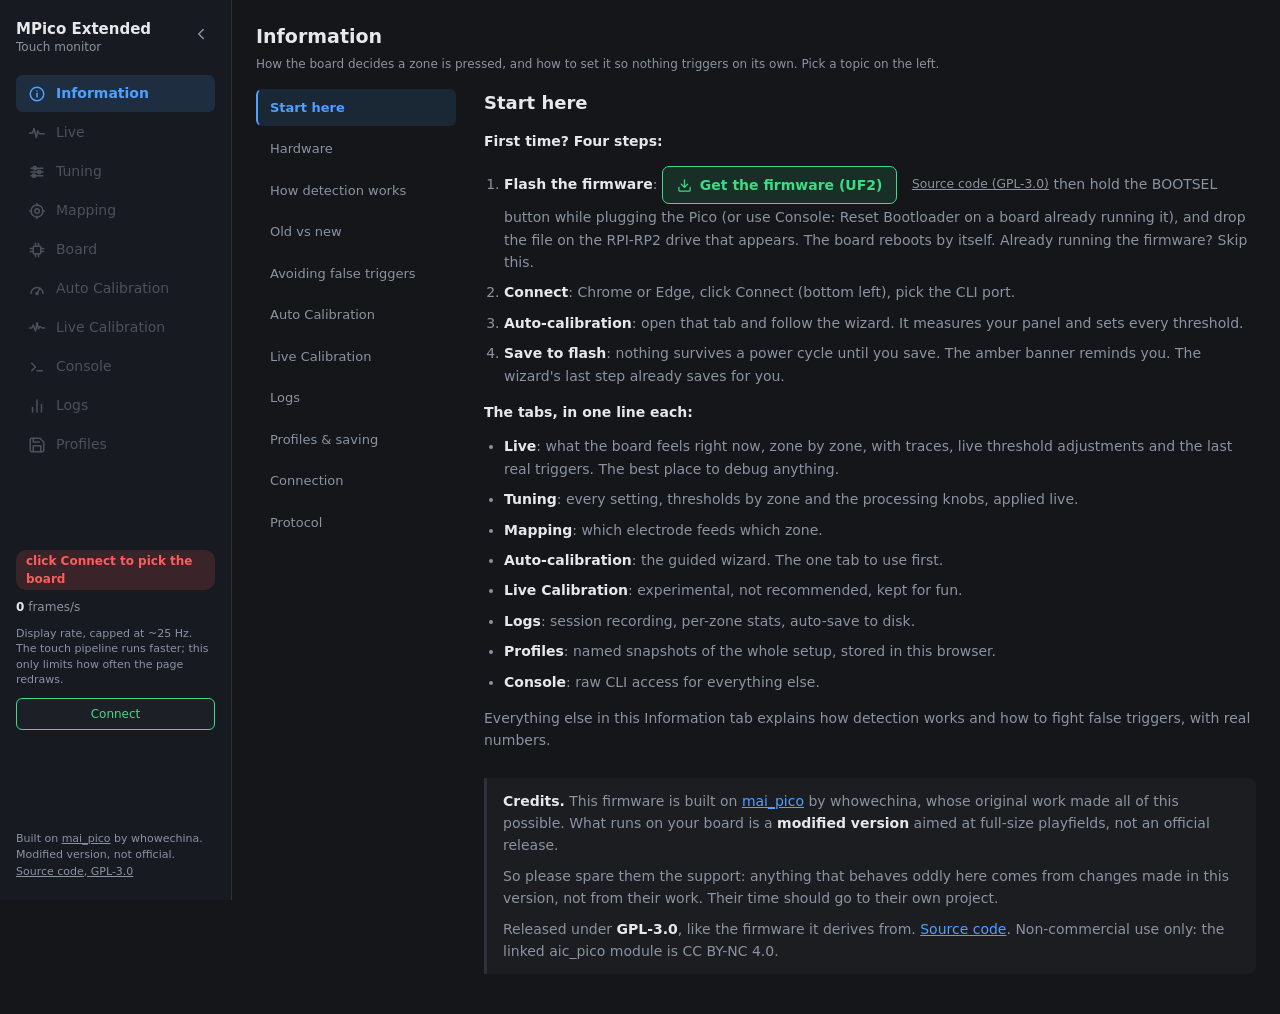
==== commit 13e7dd04: "docs: document the project for its public release The README opens on the web monitor, tab by tab, s" ====
--- a/monitor/monitor.html
+++ b/monitor/monitor.html
@@ -129,10 +129,12 @@
           <p><strong>First time? Four steps:</strong></p>
           <ol class="info-steps">
             <li><strong>Flash the firmware</strong>:
-              <a class="dl-btn" href="https://github.com/ouarss/mpico_extended/releases/latest/download/mpico_extended.uf2">
+              <a class="dl-btn" href="https://github.com/ouarss/mpico_extended/releases"
+                target="_blank" rel="noopener">
                 <svg viewBox="0 0 24 24" fill="none" stroke="currentColor" stroke-width="2" stroke-linecap="round" stroke-linejoin="round" aria-hidden="true"><path d="M21 15v4a2 2 0 0 1-2 2H5a2 2 0 0 1-2-2v-4"></path><polyline points="7 10 12 15 17 10"></polyline><line x1="12" y1="15" x2="12" y2="3"></line></svg>
-                Download the firmware (UF2)</a>
-              <a class="src-link" href="https://github.com/ouarss/mpico_extended">Source code (GPL-3.0)</a>
+                Get the firmware (UF2)</a>
+              <a class="src-link" href="https://github.com/ouarss/mpico_extended"
+                target="_blank" rel="noopener">Source code (GPL-3.0)</a>
               then hold the BOOTSEL button while plugging the Pico (or use
               Console: Reset Bootloader on a board already running it), and
               drop the file on the RPI-RP2 drive that appears. The board reboots
@@ -171,9 +173,11 @@
               <a href="https://github.com/whowechina/mai_pico" target="_blank"
                 rel="noopener">mai_pico</a> by whowechina, whose original work
               made all of this possible. What runs on your board is a
-              <strong>modified version</strong> aimed at full-size playfields.
-              It is not an official release and is not affiliated with that
-              project, so please do not report anything you see here to them.</p>
+              <strong>modified version</strong> aimed at full-size playfields,
+              not an official release.</p>
+            <p>So please spare them the support: anything that behaves oddly
+              here comes from changes made in this version, not from their work.
+              Their time should go to their own project.</p>
             <p>Released under <strong>GPL-3.0</strong>, like the firmware it
               derives from.
               <a href="https://github.com/ouarss/mpico_extended" target="_blank"
